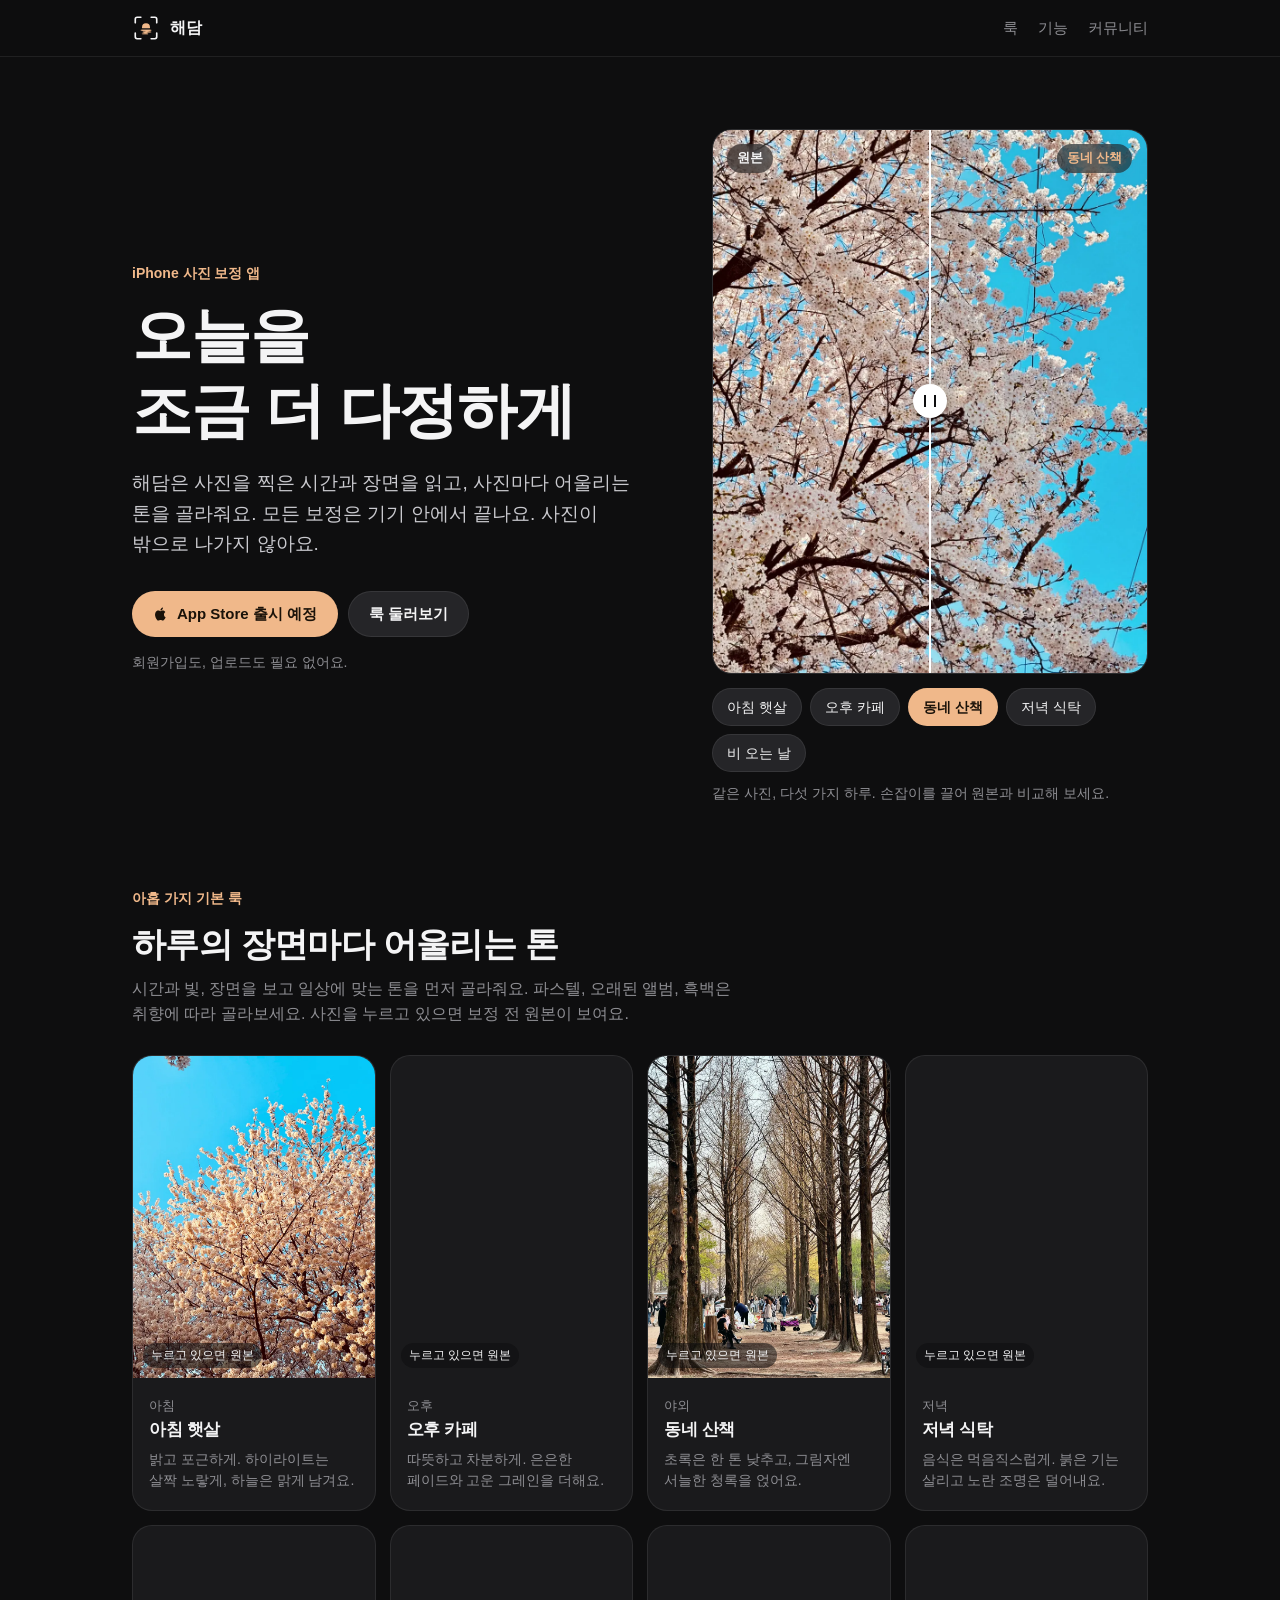
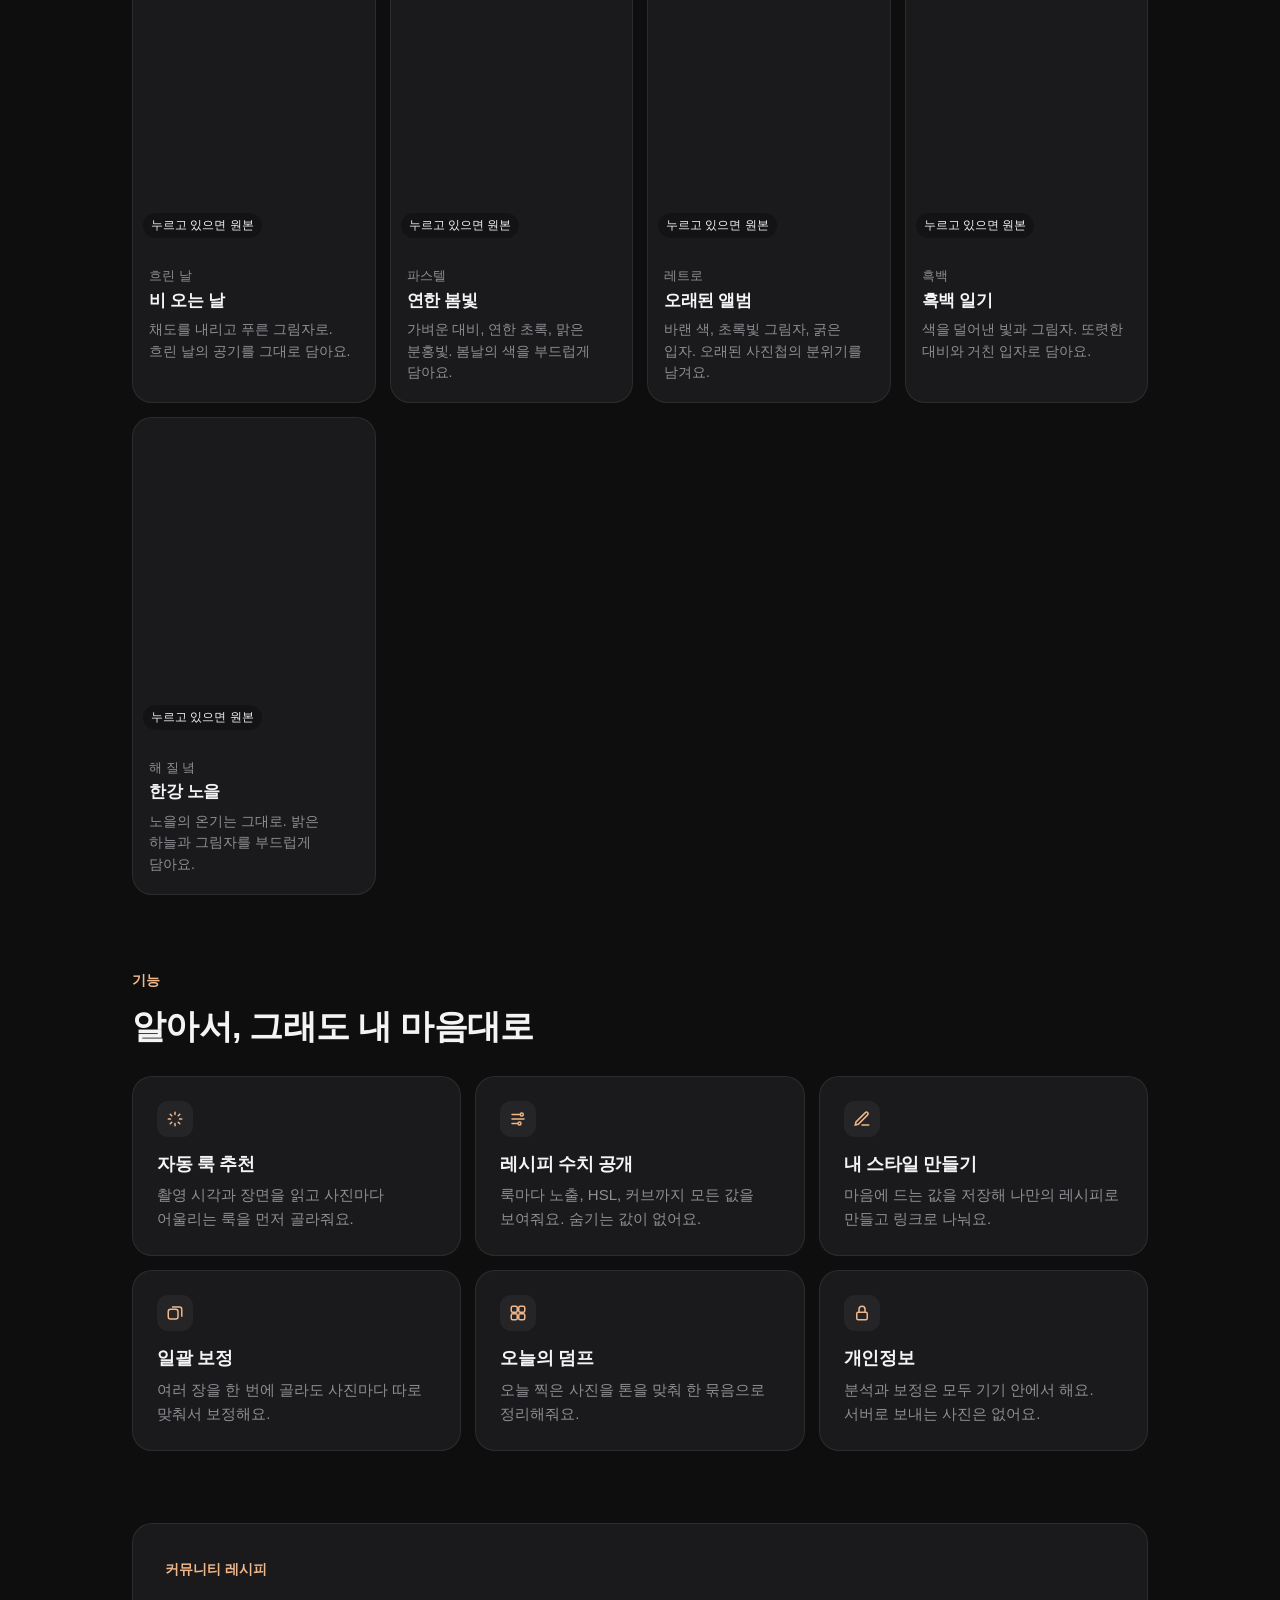
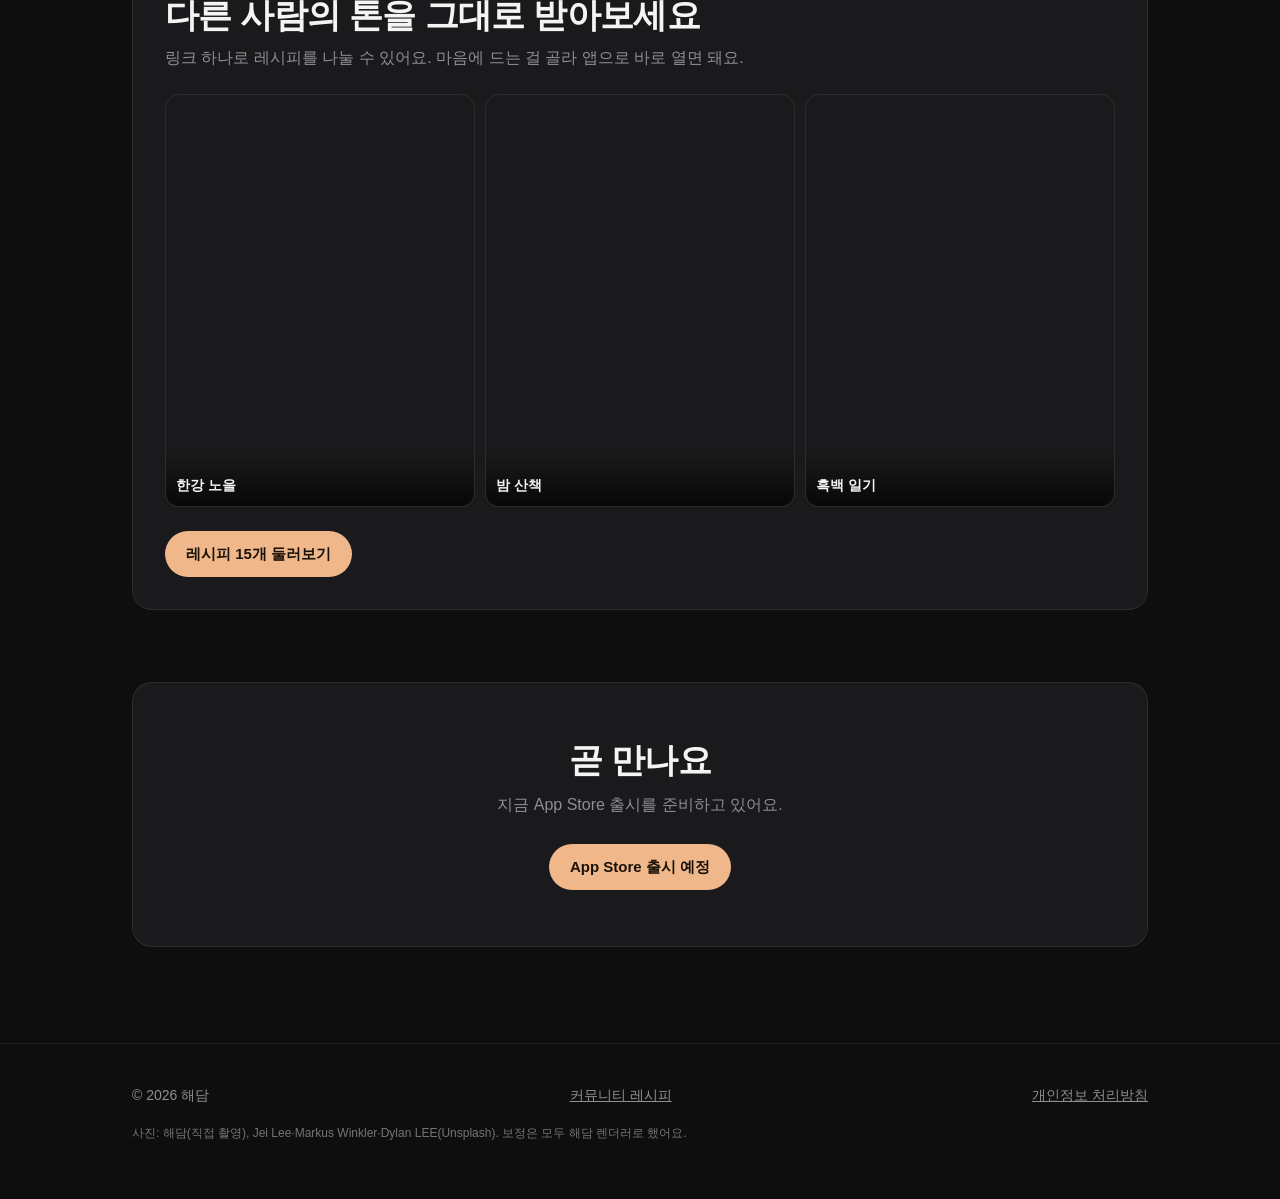
==== index.html @ f91bc283 "Use the owner's own photos across the site Landing, community and recipe samples now come from the o" ====
<!doctype html>
<html lang="ko">
<head>
<meta charset="utf-8">
<meta http-equiv="Content-Security-Policy" content="default-src 'self'; script-src 'self'; worker-src 'self'; connect-src 'self'; img-src 'self' data: blob:; style-src 'self'; font-src 'self'; object-src 'none'; base-uri 'none'; form-action 'none'">
<meta name="viewport" content="width=device-width, initial-scale=1, viewport-fit=cover">
<link rel="icon" type="image/png" href="assets/favicon.png">
<link rel="apple-touch-icon" href="assets/apple-touch-icon.png">
<title>해담 — 오늘을 조금 더 다정하게</title>
<meta name="description" content="찍은 시간과 장면을 읽고 사진마다 맞는 톤을 골라주는 iPhone 사진 보정 앱. 모든 보정은 기기 안에서 해요.">
<meta name="theme-color" content="#0E0E0F">
<link rel="stylesheet" href="assets/style.css">
<meta property="og:type" content="website">
<meta property="og:site_name" content="해담">
<meta property="og:title" content="해담 — 오늘을 조금 더 다정하게">
<meta property="og:description" content="사진마다 어울리는 톤을 먼저 골라주는 iPhone 사진 보정 앱. 모든 보정은 기기 안에서 해요.">
<meta property="og:url" content="https://haedam.jiun.dev/">
<meta property="og:image" content="https://haedam.jiun.dev/assets/og-home.jpg">
<meta property="og:image:width" content="1200">
<meta property="og:image:height" content="630">
<meta property="og:locale" content="ko_KR">
<meta name="twitter:card" content="summary_large_image">
<meta name="twitter:image" content="https://haedam.jiun.dev/assets/og-home.jpg">
</head>
<body>
<header class="site-header">
  <div class="wrap">
    <a class="brand" href="./"><svg class="brand-mark" aria-hidden="true" viewBox="0 0 120 120" xmlns="http://www.w3.org/2000/svg"><defs><clipPath id="hm"><rect x="20" y="18" width="80" height="43"/></clipPath></defs><path d="M14 38V22a8 8 0 0 1 8-8h16M82 14h16a8 8 0 0 1 8 8v16M106 82v16a8 8 0 0 1-8 8H82M38 106H22a8 8 0 0 1-8-8V82" fill="none" stroke="currentColor" stroke-width="7" stroke-linecap="round" stroke-linejoin="round"/><circle cx="60" cy="57" r="17" fill="var(--accent)" clip-path="url(#hm)"/><defs><mask id="hm-refl" maskUnits="userSpaceOnUse" x="0" y="0" width="120" height="120"><image href="assets/reflection-mask.png" x="0" y="0" width="120" height="120"/></mask></defs><rect width="120" height="120" fill="var(--accent)" mask="url(#hm-refl)"/></svg>해담</a>
    <nav class="nav" aria-label="주요 메뉴">
      <a href="#looks">룩</a>
      <a href="#features">기능</a>
      <a href="community/">커뮤니티</a>
    </nav>
  </div>
</header>

<main>
  <section class="hero">
    <div class="wrap hero-grid">
      <div>
        <span class="eyebrow">iPhone 사진 보정 앱</span>
        <h1>오늘을<br>조금 더 다정하게</h1>
        <p class="lead">해담은 사진을 찍은 시간과 장면을 읽고, 사진마다 어울리는 톤을 골라줘요. 모든 보정은 기기 안에서 끝나요. 사진이 밖으로 나가지 않아요.</p>
        <div class="btn-row">
          <span class="btn btn-accent" role="button" aria-disabled="true" title="출시 준비 중이에요">
            <svg width="16" height="16" viewBox="0 0 24 24" fill="currentColor" aria-hidden="true"><path d="M16.4 12.6c0-2.4 2-3.6 2.1-3.7-1.2-1.7-3-1.9-3.6-2-1.5-.2-3 .9-3.7.9-.8 0-2-.9-3.2-.9-1.7 0-3.2 1-4.1 2.4-1.8 3.1-.5 7.6 1.2 10.1.8 1.2 1.8 2.6 3.1 2.5 1.2 0 1.7-.8 3.2-.8s1.9.8 3.2.8c1.3 0 2.2-1.2 3-2.4.9-1.4 1.3-2.7 1.3-2.8 0 0-2.5-1-2.5-4.1zM14 5.3c.7-.8 1.1-1.9 1-3-1 0-2.1.7-2.8 1.5-.6.7-1.2 1.8-1 2.9 1.1.1 2.1-.6 2.8-1.4z"/></svg>
            App Store 출시 예정
          </span>
          <a class="btn" href="#looks">룩 둘러보기</a>
        </div>
        <p class="hero-note">회원가입도, 업로드도 필요 없어요.</p>
      </div>
      <figure class="compare" id="compare">
        <div class="compare-frame">
          <picture><source type="image/webp" srcset="assets/photos/hero-walk.webp"><img class="compare-after" id="compare-after" fetchpriority="high" decoding="async" src="assets/photos/hero-walk.jpg" alt="동네 산책 룩을 입힌 벚꽃 사진" width="960" height="1200"></picture>
          <div class="compare-before" id="compare-before">
            <picture><source type="image/webp" srcset="assets/photos/hero-original.webp"><img src="assets/photos/hero-original.jpg" alt="보정 전 원본" width="960" height="1200"></picture>
          </div>
          <span class="compare-label left">원본</span>
          <span class="compare-label right" id="compare-name">동네 산책</span>
          <input class="compare-range" id="compare-range" type="range" min="0" max="100" value="50" aria-label="원본과 보정본 경계 옮기기">
          <span class="compare-handle" id="compare-handle" aria-hidden="true"></span>
        </div>
        <figcaption>
          <div class="chips" role="group" aria-label="룩 고르기">
            <button type="button" data-look="morning">아침 햇살</button>
            <button type="button" data-look="cafe">오후 카페</button>
            <button type="button" data-look="walk" aria-pressed="true">동네 산책</button>
            <button type="button" data-look="dinner">저녁 식탁</button>
            <button type="button" data-look="rainy">비 오는 날</button>
          </div>
          <p class="compare-note">같은 사진, 다섯 가지 하루. 손잡이를 끌어 원본과 비교해 보세요.</p>
        </figcaption>
      </figure>
    </div>
  </section>

  <section id="looks">
    <div class="wrap">
      <div class="section-head">
        <span class="eyebrow">아홉 가지 기본 룩</span>
        <h2>하루의 장면마다 어울리는 톤</h2>
        <p>시간과 빛, 장면을 보고 일상에 맞는 톤을 먼저 골라줘요. 파스텔, 오래된 앨범, 흑백은 취향에 따라 골라보세요. 사진을 누르고 있으면 보정 전 원본이 보여요.</p>
      </div>
      <div class="looks">
        <article class="card look">
          <div class="shot" tabindex="0" aria-label="아침 햇살 보정 전후, 누르고 있으면 원본"><picture><source type="image/webp" srcset="assets/photos/morning-after.webp"><img src="assets/photos/morning-after.jpg" alt="푸른 하늘과 벚꽃, 아침 햇살 룩" loading="lazy" decoding="async"></picture><picture><source type="image/webp" data-srcset="assets/photos/morning-before.webp"><img class="before" data-src="assets/photos/morning-before.jpg" alt="" decoding="async"></picture><span class="hint">누르고 있으면 원본</span></div>
          <div class="body">
            <span class="time">아침</span>
            <h3>아침 햇살</h3>
            <p>밝고 포근하게. 하이라이트는 살짝 노랗게, 하늘은 맑게 남겨요.</p>
          </div>
        </article>
        <article class="card look">
          <div class="shot" tabindex="0" aria-label="오후 카페 보정 전후, 누르고 있으면 원본"><picture><source type="image/webp" srcset="assets/photos/cafe-after.webp"><img src="assets/photos/cafe-after.jpg" alt="햇빛 속 커피잔, 오후 카페 룩" loading="lazy" decoding="async"></picture><picture><source type="image/webp" data-srcset="assets/photos/cafe-before.webp"><img class="before" data-src="assets/photos/cafe-before.jpg" alt="" decoding="async"></picture><span class="hint">누르고 있으면 원본</span></div>
          <div class="body">
            <span class="time">오후</span>
            <h3>오후 카페</h3>
            <p>따뜻하고 차분하게. 은은한 페이드와 고운 그레인을 더해요.</p>
          </div>
        </article>
        <article class="card look">
          <div class="shot" tabindex="0" aria-label="동네 산책 보정 전후, 누르고 있으면 원본"><picture><source type="image/webp" srcset="assets/photos/walk-after.webp"><img src="assets/photos/walk-after.jpg" alt="나무가 늘어선 숲길, 동네 산책 룩" loading="lazy" decoding="async"></picture><picture><source type="image/webp" data-srcset="assets/photos/walk-before.webp"><img class="before" data-src="assets/photos/walk-before.jpg" alt="" decoding="async"></picture><span class="hint">누르고 있으면 원본</span></div>
          <div class="body">
            <span class="time">야외</span>
            <h3>동네 산책</h3>
            <p>초록은 한 톤 낮추고, 그림자엔 서늘한 청록을 얹어요.</p>
          </div>
        </article>
        <article class="card look">
          <div class="shot" tabindex="0" aria-label="저녁 식탁 보정 전후, 누르고 있으면 원본"><picture><source type="image/webp" srcset="assets/photos/dinner-after.webp"><img src="assets/photos/dinner-after.jpg" alt="찌개를 나눠 먹는 저녁 식탁, 저녁 식탁 룩" loading="lazy" decoding="async"></picture><picture><source type="image/webp" data-srcset="assets/photos/dinner-before.webp"><img class="before" data-src="assets/photos/dinner-before.jpg" alt="" decoding="async"></picture><span class="hint">누르고 있으면 원본</span></div>
          <div class="body">
            <span class="time">저녁</span>
            <h3>저녁 식탁</h3>
            <p>음식은 먹음직스럽게. 붉은 기는 살리고 노란 조명은 덜어내요.</p>
          </div>
        </article>
        <article class="card look">
          <div class="shot" tabindex="0" aria-label="비 오는 날 보정 전후, 누르고 있으면 원본"><picture><source type="image/webp" srcset="assets/photos/rainy-after.webp"><img src="assets/photos/rainy-after.jpg" alt="우산과 수국이 있는 정원, 비 오는 날 룩" loading="lazy" decoding="async"></picture><picture><source type="image/webp" data-srcset="assets/photos/rainy-before.webp"><img class="before" data-src="assets/photos/rainy-before.jpg" alt="" decoding="async"></picture><span class="hint">누르고 있으면 원본</span></div>
          <div class="body">
            <span class="time">흐린 날</span>
            <h3>비 오는 날</h3>
            <p>채도를 내리고 푸른 그림자로. 흐린 날의 공기를 그대로 담아요.</p>
          </div>
        </article>
        <article class="card look">
          <div class="shot" tabindex="0" aria-label="연한 봄빛 보정 전후, 누르고 있으면 원본"><picture><source type="image/webp" srcset="assets/photos/r/soft-pastel.webp"><img src="assets/photos/r/soft-pastel.jpg" alt="봄날 벚꽃길, 연한 봄빛 룩" loading="lazy" decoding="async"></picture><picture><source type="image/webp" data-srcset="assets/photos/r/soft-pastel-before.webp"><img class="before" data-src="assets/photos/r/soft-pastel-before.jpg" alt="" decoding="async"></picture><span class="hint">누르고 있으면 원본</span></div>
          <div class="body"><span class="time">파스텔</span><h3>연한 봄빛</h3><p>가벼운 대비, 연한 초록, 맑은 분홍빛. 봄날의 색을 부드럽게 담아요.</p></div>
        </article>
        <article class="card look">
          <div class="shot" tabindex="0" aria-label="오래된 앨범 보정 전후, 누르고 있으면 원본"><picture><source type="image/webp" srcset="assets/photos/r/old-album.webp"><img src="assets/photos/r/old-album.jpg" alt="오래된 건물과 정원, 오래된 앨범 룩" loading="lazy" decoding="async"></picture><picture><source type="image/webp" data-srcset="assets/photos/r/old-album-before.webp"><img class="before" data-src="assets/photos/r/old-album-before.jpg" alt="" decoding="async"></picture><span class="hint">누르고 있으면 원본</span></div>
          <div class="body"><span class="time">레트로</span><h3>오래된 앨범</h3><p>바랜 색, 초록빛 그림자, 굵은 입자. 오래된 사진첩의 분위기를 남겨요.</p></div>
        </article>
        <article class="card look">
          <div class="shot" tabindex="0" aria-label="흑백 일기 보정 전후, 누르고 있으면 원본"><picture><source type="image/webp" srcset="assets/photos/r/bw-diary.webp"><img src="assets/photos/r/bw-diary.jpg" alt="푸른 하늘을 배경으로 한 처마, 흑백 일기 룩" loading="lazy" decoding="async"></picture><picture><source type="image/webp" data-srcset="assets/photos/r/bw-diary-before.webp"><img class="before" data-src="assets/photos/r/bw-diary-before.jpg" alt="" decoding="async"></picture><span class="hint">누르고 있으면 원본</span></div>
          <div class="body"><span class="time">흑백</span><h3>흑백 일기</h3><p>색을 덜어낸 빛과 그림자. 또렷한 대비와 거친 입자로 담아요.</p></div>
        </article>
        <article class="card look">
          <div class="shot" tabindex="0" aria-label="한강 노을 보정 전후, 누르고 있으면 원본"><picture><source type="image/webp" srcset="assets/photos/r/river-sunset.webp"><img src="assets/photos/r/river-sunset.jpg" alt="해 질 녘 강변, 한강 노을 룩" loading="lazy" decoding="async"></picture><picture><source type="image/webp" data-srcset="assets/photos/r/river-sunset-before.webp"><img class="before" data-src="assets/photos/r/river-sunset-before.jpg" alt="" decoding="async"></picture><span class="hint">누르고 있으면 원본</span></div>
          <div class="body"><span class="time">해 질 녘</span><h3>한강 노을</h3><p>노을의 온기는 그대로. 밝은 하늘과 그림자를 부드럽게 담아요.</p></div>
        </article>
      </div>
    </div>
  </section>

  <section id="features">
    <div class="wrap">
      <div class="section-head">
        <span class="eyebrow">기능</span>
        <h2>알아서, 그래도 내 마음대로</h2>
      </div>
      <div class="features">
        <div class="card feature">
          <div class="icon" aria-hidden="true"><svg width="18" height="18" viewBox="0 0 24 24" fill="none" stroke="currentColor" stroke-width="2" stroke-linecap="round"><path d="M12 3v3M12 18v3M3 12h3M18 12h3M5.6 5.6l2.1 2.1M16.3 16.3l2.1 2.1M5.6 18.4l2.1-2.1M16.3 7.7l2.1-2.1"/></svg></div>
          <h3>자동 룩 추천</h3>
          <p>촬영 시각과 장면을 읽고 사진마다 어울리는 룩을 먼저 골라줘요.</p>
        </div>
        <div class="card feature">
          <div class="icon" aria-hidden="true"><svg width="18" height="18" viewBox="0 0 24 24" fill="none" stroke="currentColor" stroke-width="2" stroke-linecap="round"><path d="M4 6h10M4 12h16M4 18h7"/><circle cx="17" cy="6" r="2"/><circle cx="14" cy="18" r="2"/></svg></div>
          <h3>레시피 수치 공개</h3>
          <p>룩마다 노출, HSL, 커브까지 모든 값을 보여줘요. 숨기는 값이 없어요.</p>
        </div>
        <div class="card feature">
          <div class="icon" aria-hidden="true"><svg width="18" height="18" viewBox="0 0 24 24" fill="none" stroke="currentColor" stroke-width="2" stroke-linecap="round"><path d="M12 20h9"/><path d="M16.5 3.5a2.1 2.1 0 0 1 3 3L7 19l-4 1 1-4z"/></svg></div>
          <h3>내 스타일 만들기</h3>
          <p>마음에 드는 값을 저장해 나만의 레시피로 만들고 링크로 나눠요.</p>
        </div>
        <div class="card feature">
          <div class="icon" aria-hidden="true"><svg width="18" height="18" viewBox="0 0 24 24" fill="none" stroke="currentColor" stroke-width="2" stroke-linejoin="round"><rect x="3" y="7" width="13" height="13" rx="3"/><path d="M8 4h10a3 3 0 0 1 3 3v10"/></svg></div>
          <h3>일괄 보정</h3>
          <p>여러 장을 한 번에 골라도 사진마다 따로 맞춰서 보정해요.</p>
        </div>
        <div class="card feature">
          <div class="icon" aria-hidden="true"><svg width="18" height="18" viewBox="0 0 24 24" fill="none" stroke="currentColor" stroke-width="2" stroke-linejoin="round"><rect x="3" y="3" width="8" height="8" rx="2"/><rect x="13" y="3" width="8" height="8" rx="2"/><rect x="3" y="13" width="8" height="8" rx="2"/><rect x="13" y="13" width="8" height="8" rx="2"/></svg></div>
          <h3>오늘의 덤프</h3>
          <p>오늘 찍은 사진을 톤을 맞춰 한 묶음으로 정리해줘요.</p>
        </div>
        <div class="card feature">
          <div class="icon" aria-hidden="true"><svg width="18" height="18" viewBox="0 0 24 24" fill="none" stroke="currentColor" stroke-width="2" stroke-linejoin="round"><rect x="5" y="11" width="14" height="10" rx="2"/><path d="M8 11V7a4 4 0 0 1 8 0v4"/></svg></div>
          <h3>개인정보</h3>
          <p>분석과 보정은 모두 기기 안에서 해요. 서버로 보내는 사진은 없어요.</p>
        </div>
      </div>
    </div>
  </section>

  <section>
    <div class="wrap">
      <div class="card teaser">
        <div>
          <span class="eyebrow">커뮤니티 레시피</span>
          <h2>다른 사람의 톤을 그대로 받아보세요</h2>
          <p>링크 하나로 레시피를 나눌 수 있어요. 마음에 드는 걸 골라 앱으로 바로 열면 돼요.</p>
        </div>
        <div class="teaser-shots">
          <a href="community/" class="tshot"><picture><source type="image/webp" srcset="assets/photos/river-sunset-after.webp"><img src="assets/photos/river-sunset-after.jpg" alt="한강 다리 위 노을, 한강 노을 레시피" loading="lazy" decoding="async"></picture><span>한강 노을</span></a>
          <a href="community/" class="tshot"><picture><source type="image/webp" srcset="assets/photos/night-walk-after.webp"><img src="assets/photos/night-walk-after.jpg" alt="비 오는 밤 서울 거리, 밤 산책 레시피" loading="lazy" decoding="async"></picture><span>밤 산책</span></a>
          <a href="community/" class="tshot"><picture><source type="image/webp" srcset="assets/photos/bw-diary-after.webp"><img src="assets/photos/bw-diary-after.jpg" alt="반찬이 놓인 식탁, 흑백 일기 레시피" loading="lazy" decoding="async"></picture><span>흑백 일기</span></a>
        </div>
        <div><a class="btn btn-accent" href="community/">레시피 15개 둘러보기</a></div>
      </div>
    </div>
  </section>

  <section>
    <div class="wrap">
      <div class="card cta">
        <h2>곧 만나요</h2>
        <p>지금 App Store 출시를 준비하고 있어요.</p>
        <div class="btn-row">
          <span class="btn btn-accent" role="button" aria-disabled="true" title="출시 준비 중이에요">App Store 출시 예정</span>
        </div>
      </div>
    </div>
  </section>
</main>

<footer class="site-footer">
  <div class="wrap">
    <span>© 2026 해담</span>
    <a href="community/">커뮤니티 레시피</a>
    <a href="privacy/">개인정보 처리방침</a>
  </div>
  <p class="wrap credits">사진: 해담(직접 촬영), Jei Lee·Markus Winkler·Dylan LEE(Unsplash). 보정은 모두 해담 렌더러로 했어요.</p>
</footer>
<script src="assets/landing.js"></script>
</body>
</html>
---- assets/style.css ----
/* Author display rules must not reveal hidden canvases, images or status text. */
[hidden] { display: none !important; }

:root {
  --bg: #0E0E0F;
  --card: #1A1A1C;
  --raised: #252528;
  --text: #F4F4F5;
  --muted: #8E8E93;
  --line: rgba(255, 255, 255, .08);
  --accent: #F0B88A;
  --on-accent: #1A1209;
  --r: 18px;
  --r-lg: 20px;
  --gutter: clamp(16px, 5vw, 32px);
  color-scheme: dark;
}

* { box-sizing: border-box; }

html { -webkit-text-size-adjust: 100%; }

body {
  margin: 0;
  background: var(--bg);
  color: var(--text);
  font-family: -apple-system, BlinkMacSystemFont, "Apple SD Gothic Neo", "Pretendard", "Noto Sans KR", sans-serif;
  font-size: 16px;
  line-height: 1.6;
  word-break: keep-all;
  overflow-wrap: break-word;
  -webkit-font-smoothing: antialiased;
}

a { color: inherit; }
img, svg { max-width: 100%; }

.wrap {
  max-width: 1080px;
  margin: 0 auto;
  padding-inline: var(--gutter);
}

/* ---------- 헤더 / 푸터 ---------- */
.site-header {
  position: sticky;
  top: 0;
  z-index: 10;
  background: rgba(14, 14, 15, .82);
  -webkit-backdrop-filter: saturate(140%) blur(14px);
  backdrop-filter: saturate(140%) blur(14px);
  border-bottom: 1px solid var(--line);
}
.site-header .wrap {
  display: flex;
  align-items: center;
  justify-content: space-between;
  gap: 16px;
  height: 56px;
}
.brand {
  display: inline-flex;
  align-items: center;
  gap: 10px;
  font-weight: 700;
  letter-spacing: -.01em;
  text-decoration: none;
}
.brand-mark {
  width: 28px;
  height: 28px;
  color: var(--text);
  flex: none;
}
.nav { display: flex; gap: 20px; font-size: 15px; }
.nav a { color: var(--muted); text-decoration: none; }
.nav a:hover, .nav a[aria-current="page"] { color: var(--text); }

.site-footer {
  margin-top: 96px;
  padding-block: 40px 56px;
  border-top: 1px solid var(--line);
  color: var(--muted);
  font-size: 14px;
}
.site-footer .wrap { display: flex; flex-wrap: wrap; justify-content: space-between; gap: 12px; }
.site-footer a { color: var(--muted); }

/* ---------- 공통 ---------- */
h1, h2, h3 { letter-spacing: -.02em; line-height: 1.25; margin: 0; }
h1 { font-size: clamp(34px, 7vw, 60px); font-weight: 800; }
h2 { font-size: clamp(24px, 4.2vw, 34px); font-weight: 750; }
h3 { font-size: 18px; font-weight: 700; }
p { margin: 0; }
.muted { color: var(--muted); }
.eyebrow {
  display: inline-block;
  color: var(--accent);
  font-size: 14px;
  font-weight: 600;
  margin-bottom: 14px;
}

section { padding-block: 72px 0; }
.section-head { margin-bottom: 28px; max-width: 620px; }
.section-head p { margin-top: 10px; color: var(--muted); }

.btn {
  display: inline-flex;
  align-items: center;
  justify-content: center;
  gap: 8px;
  min-height: 46px;
  padding: 0 20px;
  border-radius: 999px;
  border: 1px solid var(--line);
  background: var(--raised);
  color: var(--text);
  font: inherit;
  font-size: 15px;
  font-weight: 600;
  text-decoration: none;
  cursor: pointer;
  transition: background .2s ease, transform .2s ease;
}
.btn:hover { background: #2E2E32; }
.btn:active { transform: scale(.98); }
.btn-accent { background: var(--accent); color: var(--on-accent); border-color: transparent; }
.btn-accent:hover { background: #F4C59E; }
.btn-sm { min-height: 38px; padding: 0 16px; font-size: 14px; }
.btn[aria-disabled="true"] { cursor: default; }
.btn-row { display: flex; flex-wrap: wrap; gap: 10px; }

:focus-visible { outline: 2px solid var(--accent); outline-offset: 2px; border-radius: 6px; }

.card {
  background: var(--card);
  border: 1px solid var(--line);
  border-radius: var(--r-lg);
}

/* ---------- 히어로 ---------- */
.hero { padding-block: 72px 8px; }
.hero-grid {
  display: grid;
  grid-template-columns: 1.1fr .9fr;
  gap: 48px;
  align-items: center;
}
.hero p.lead {
  margin-top: 20px;
  font-size: clamp(17px, 2.2vw, 19px);
  color: #C9C9CE;
  max-width: 520px;
}
.hero .btn-row { margin-top: 32px; }
.hero-note { margin-top: 14px; font-size: 14px; color: var(--muted); }

.hero-stack {
  position: relative;
  aspect-ratio: 4 / 5;
  max-width: 420px;
  width: 100%;
  justify-self: center;
}
.hero-stack .photo {
  position: absolute;
  border-radius: var(--r-lg);
  border: 1px solid var(--line);
  box-shadow: 0 30px 60px rgba(0, 0, 0, .45);
}
.hero-stack .p1 { inset: 0 18% 22% 0; transform: rotate(-4deg); }
.hero-stack .p2 { inset: 14% 0 8% 22%; transform: rotate(3deg); }
.hero-stack .p3 { inset: 46% 30% 0 8%; transform: rotate(-1deg); }
.hero-stack .tag {
  position: absolute;
  left: 12px;
  top: 12px;
  padding: 4px 10px;
  border-radius: 999px;
  background: rgba(14, 14, 15, .6);
  font-size: 12px;
  font-weight: 600;
}

/* ---------- 룩 카드 ---------- */
.looks {
  display: grid;
  grid-template-columns: repeat(4, minmax(0, 1fr));
  gap: 14px;
}
.look { overflow: hidden; }
.look .swatch { aspect-ratio: 3 / 4; }
.look .body { padding: 14px 16px 18px; }
.look .time { font-size: 13px; color: var(--muted); }
.look h3 { margin-top: 2px; font-size: 17px; }
.look p { margin-top: 8px; font-size: 14px; color: var(--muted); line-height: 1.55; }

/* 룩별 그라데이션 — 각 룩의 그림자/하이라이트 색에서 가져왔어요 */
.sw-morning { background: linear-gradient(160deg, hsl(45 70% 84%) 0%, hsl(32 62% 72%) 45%, hsl(215 22% 58%) 100%); }
.sw-cafe    { background: linear-gradient(160deg, hsl(48 46% 78%) 0%, hsl(30 34% 56%) 50%, hsl(28 34% 28%) 100%); }
.sw-walk    { background: linear-gradient(160deg, hsl(40 46% 80%) 0%, hsl(95 16% 52%) 50%, hsl(190 26% 28%) 100%); }
.sw-dinner  { background: linear-gradient(160deg, hsl(36 80% 72%) 0%, hsl(18 64% 50%) 50%, hsl(15 42% 20%) 100%); }
.sw-rainy   { background: linear-gradient(160deg, hsl(200 14% 74%) 0%, hsl(210 14% 50%) 50%, hsl(215 30% 24%) 100%); }

/* ---------- 기능 ---------- */
.features {
  display: grid;
  grid-template-columns: repeat(3, minmax(0, 1fr));
  gap: 14px;
}
.feature { padding: 24px; }
.feature .icon {
  width: 36px;
  height: 36px;
  border-radius: 11px;
  background: var(--raised);
  display: grid;
  place-items: center;
  color: var(--accent);
  margin-bottom: 16px;
}
.feature p { margin-top: 8px; color: var(--muted); font-size: 15px; }

/* ---------- 티저 / CTA ---------- */
.teaser {
  display: grid;
  grid-template-columns: 1fr auto;
  gap: 24px;
  align-items: center;
  padding: 32px;
}
.teaser p { margin-top: 8px; color: var(--muted); }
.teaser-swatches { display: flex; gap: 8px; margin-top: 20px; }
.teaser-swatches span { width: 36px; height: 36px; border-radius: 11px; border: 1px solid var(--line); }

.cta { text-align: center; padding: 56px 24px; }
.cta p { margin: 10px auto 0; color: var(--muted); max-width: 440px; }
.cta .btn-row { justify-content: center; margin-top: 26px; }

/* ---------- 레시피 뷰어 ---------- */
.page-head { padding-block: 56px 28px; }
.page-head p { margin-top: 10px; color: var(--muted); max-width: 560px; }

.recipe-hero {
  display: grid;
  grid-template-columns: 160px 1fr;
  gap: 24px;
  align-items: center;
  padding: 24px;
}
.recipe-hero .swatch { aspect-ratio: 1; border-radius: var(--r); border: 1px solid var(--line); }
.recipe-hero h1 { font-size: clamp(28px, 5vw, 40px); }
.recipe-hero .meta { margin-top: 6px; color: var(--muted); font-size: 15px; }
.recipe-hero .btn-row { margin-top: 18px; }

.groups { display: grid; gap: 14px; margin-top: 14px; grid-template-columns: repeat(2, minmax(0, 1fr)); }
.group { padding: 8px 20px 12px; }
.group h2 { font-size: 15px; font-weight: 700; color: var(--muted); padding-block: 12px 4px; }
.group table { width: 100%; border-collapse: collapse; font-size: 15px; }
.group td { padding: 10px 0; border-top: 1px solid var(--line); }
.group td.v { text-align: right; font-variant-numeric: tabular-nums; font-weight: 600; white-space: nowrap; }
.group tr:first-child td { border-top: 0; }
.hue-dot {
  display: inline-block;
  width: 10px;
  height: 10px;
  border-radius: 50%;
  margin-right: 8px;
  vertical-align: 0;
}
.pos { color: var(--text); }
.neg { color: #C9C9CE; }

.note {
  margin-top: 14px;
  padding: 18px 20px;
  font-size: 14px;
  color: var(--muted);
}
.note strong { color: var(--text); font-weight: 600; }

.empty { padding: 40px 28px; text-align: center; }
.empty .icon {
  width: 52px; height: 52px; margin: 0 auto 18px;
  border-radius: 16px; background: var(--raised);
  display: grid; place-items: center; color: var(--accent);
}
.empty p { margin-top: 8px; color: var(--muted); }
.empty .btn-row { justify-content: center; margin-top: 22px; }

.toast {
  position: fixed;
  left: 50%;
  bottom: calc(24px + env(safe-area-inset-bottom, 0px));
  transform: translate(-50%, 20px);
  padding: 10px 18px;
  border-radius: 999px;
  background: var(--raised);
  border: 1px solid var(--line);
  font-size: 14px;
  opacity: 0;
  pointer-events: none;
  transition: opacity .2s ease, transform .2s ease;
}
.toast.show { opacity: 1; transform: translate(-50%, 0); }

/* ---------- 커뮤니티 ---------- */
.toolbar { display: grid; gap: 14px; margin-bottom: 22px; }
.search {
  width: 100%;
  min-height: 48px;
  padding: 0 18px;
  border-radius: 14px;
  border: 1px solid var(--line);
  background: var(--card);
  color: var(--text);
  font: inherit;
}
.search::placeholder { color: var(--muted); }
.chips { display: flex; flex-wrap: wrap; gap: 8px; }
.chip {
  min-height: 34px;
  padding: 0 14px;
  border-radius: 999px;
  border: 1px solid var(--line);
  background: transparent;
  color: var(--muted);
  font: inherit;
  font-size: 14px;
  cursor: pointer;
}
.chip[aria-pressed="true"] { background: var(--accent); color: var(--on-accent); border-color: transparent; font-weight: 600; }

.feed { display: grid; gap: 14px; grid-template-columns: repeat(auto-fill, minmax(260px, 1fr)); }
.r-card { overflow: hidden; display: flex; flex-direction: column; }
.r-card .swatch { aspect-ratio: 16 / 10; }
.r-card .body { padding: 16px 18px 18px; display: flex; flex-direction: column; flex: 1; }
.r-card .author { font-size: 13px; color: var(--muted); margin-top: 2px; }
.r-card .summary { font-size: 15px; color: #C9C9CE; margin-top: 10px; flex: 1; }
.r-card .tags { display: flex; flex-wrap: wrap; gap: 6px; margin-top: 12px; }
.r-card .tags span { font-size: 12px; color: var(--muted); background: var(--raised); padding: 3px 9px; border-radius: 999px; }
.r-card .btn-row { margin-top: 16px; }
.r-card .btn-row .btn { flex: 1; }
.status { padding: 32px; text-align: center; color: var(--muted); }

/* ---------- 반응형 ---------- */
@media (max-width: 960px) {
  .looks { grid-template-columns: repeat(3, minmax(0, 1fr)); }
  .features { grid-template-columns: repeat(2, minmax(0, 1fr)); }
}
@media (max-width: 760px) {
  .hero-grid { grid-template-columns: 1fr; gap: 40px; }
  .hero-stack { max-width: 320px; }
  .looks { grid-template-columns: repeat(2, minmax(0, 1fr)); }
  .groups { grid-template-columns: 1fr; }
  .teaser { grid-template-columns: 1fr; padding: 24px; }
  .recipe-hero { grid-template-columns: 1fr; }
  .recipe-hero .swatch { aspect-ratio: 16 / 9; }
  section { padding-block: 56px 0; }
}
@media (max-width: 520px) {
  .features { grid-template-columns: 1fr; }
  .nav { gap: 14px; font-size: 14px; }
  .hero { padding-block: 48px 0; }
}

@media (prefers-reduced-motion: reduce) {
  *, *::before, *::after {
    animation: none !important;
    transition: none !important;
    scroll-behavior: auto !important;
  }
}

/* Long-form text (privacy policy) */
.prose { max-width: 680px; padding-bottom: 72px; line-height: 1.75; }
.prose h2 { font-size: 1.15rem; margin: 36px 0 10px; }
.prose p, .prose li { color: var(--muted); }
.prose ul { padding-left: 1.2em; display: grid; gap: 8px; }
.prose strong { color: var(--text); }
.prose a { color: var(--accent); }
.prose code { font-size: .9em; padding: 1px 5px; border-radius: 4px; background: rgba(127,127,127,.15); }

/* ---------- 실제 사진: 히어로 비교, 룩 카드, 커뮤니티 ---------- */
.compare { margin: 0; display: grid; gap: 14px; }
.compare-frame {
  position: relative; aspect-ratio: 4 / 5; border-radius: var(--r-lg); overflow: hidden;
  border: 1px solid var(--line); background: var(--card); max-width: 100%;
}
.compare-frame img { position: absolute; inset: 0; width: 100%; height: 100%; object-fit: cover; display: block; }
.compare-before { position: absolute; inset: 0; }
.compare-label {
  position: absolute; top: 14px; padding: 4px 10px; border-radius: 999px; font-size: 13px; font-weight: 600;
  background: rgba(14, 14, 15, .55); -webkit-backdrop-filter: blur(8px); backdrop-filter: blur(8px); pointer-events: none;
}
.compare-label.left { left: 14px; }
.compare-label.right { right: 14px; color: var(--accent); }
.compare-range { position: absolute; inset: 0; width: 100%; height: 100%; margin: 0; opacity: 0; cursor: ew-resize; }
.compare-range:focus-visible + .compare-handle { box-shadow: 0 0 0 3px var(--accent); }
.compare-handle {
  position: absolute; top: 0; bottom: 0; width: 2px; margin-left: -1px; background: #fff; pointer-events: none;
}
.compare-handle::after {
  content: ""; position: absolute; top: 50%; left: 50%; width: 34px; height: 34px; margin: -17px 0 0 -17px;
  border-radius: 50%; background: #fff; box-shadow: 0 2px 10px rgba(0, 0, 0, .35);
  background-image: linear-gradient(90deg, transparent 11px, #0E0E0F 11px, #0E0E0F 13px, transparent 13px, transparent 21px, #0E0E0F 21px, #0E0E0F 23px, transparent 23px);
  background-size: 34px 12px; background-position: center; background-repeat: no-repeat;
}
.compare figcaption { display: grid; gap: 10px; }
.chips { display: flex; flex-wrap: wrap; gap: 8px; }
.chips button {
  font: inherit; font-size: 14px; color: var(--text); background: var(--raised); border: 1px solid var(--line);
  border-radius: 999px; padding: 7px 14px; cursor: pointer;
}
.chips button[aria-pressed="true"] { background: var(--accent); color: var(--on-accent); border-color: transparent; font-weight: 600; }
.chips button:focus-visible { outline: 2px solid var(--accent); outline-offset: 2px; }
.compare-note { margin: 0; font-size: 14px; color: var(--muted); }

.shot { position: relative; aspect-ratio: 3 / 4; overflow: hidden; cursor: pointer; touch-action: manipulation; -webkit-user-select: none; user-select: none; -webkit-touch-callout: none; }
.shot img { position: absolute; inset: 0; width: 100%; height: 100%; object-fit: cover; display: block; transition: opacity .25s ease; }
.shot .before { opacity: 0; }
.shot.show-before .before { opacity: 1; }
.shot:focus-visible { outline: 2px solid var(--accent); outline-offset: -2px; }
.shot .hint {
  position: absolute; left: 10px; bottom: 10px; font-size: 12px; padding: 3px 8px; border-radius: 999px;
  background: rgba(14, 14, 15, .55); color: var(--text); pointer-events: none; transition: opacity .2s;
}
.shot.show-before .hint { opacity: 0; }
@media (hover: hover) { .shot:hover .before { opacity: 1; } .shot:hover .hint { opacity: 0; } }

.teaser-shots { display: grid; grid-template-columns: repeat(3, minmax(0, 1fr)); gap: 10px; margin-top: 20px; }
.tshot { position: relative; display: block; aspect-ratio: 3 / 4; border-radius: 14px; overflow: hidden; text-decoration: none; border: 1px solid var(--line); }
.tshot img { width: 100%; height: 100%; object-fit: cover; display: block; transition: transform .4s ease; }
.tshot:hover img { transform: scale(1.04); }
.tshot span {
  position: absolute; left: 0; right: 0; bottom: 0; padding: 24px 10px 10px; font-size: 14px; font-weight: 600;
  background: linear-gradient(transparent, rgba(0, 0, 0, .7));
}
.credits { margin-top: 18px; font-size: 12px; color: var(--muted); opacity: .8; }
@media (prefers-reduced-motion: reduce) { .shot img, .tshot img { transition: none; } }
.teaser { grid-template-columns: 1fr; }
.teaser-shots { margin-top: 0; }
.r-card .shot { aspect-ratio: 4 / 5; }
.shot .credit {
  position: absolute; right: 8px; bottom: 8px; font-size: 11px; padding: 2px 7px; border-radius: 999px;
  background: rgba(14, 14, 15, .5); color: rgba(244, 244, 245, .8); pointer-events: none;
}
.recipe-hero .swatch.shot { aspect-ratio: 4 / 5; }
/* Recipe page with an example photo: give the photo room. */
.recipe-hero:has(.swatch.shot) { grid-template-columns: minmax(220px, 300px) 1fr; }
.recipe-hero .swatch.shot { aspect-ratio: 4 / 5; overflow: hidden; }
@media (max-width: 760px) {
  .recipe-hero:has(.swatch.shot) { grid-template-columns: 1fr; }
  .recipe-hero .swatch.shot { aspect-ratio: 4 / 5; }
  /* Tags scroll sideways instead of stacking five rows above the photos. */
  .toolbar .chips { flex-wrap: nowrap; overflow-x: auto; scrollbar-width: none; margin-inline: calc(-1 * var(--gutter)); padding-inline: var(--gutter); }
  .toolbar .chips::-webkit-scrollbar { display: none; }
  .toolbar .chips > * { flex: none; }
}
/* Recipe page live preview */
.recipe-hero { grid-template-columns: minmax(220px, 320px) 1fr; }
.preview { display: grid; gap: 10px; }
.preview .shot { aspect-ratio: 4 / 5; border-radius: var(--r); border: 1px solid var(--line); background: var(--raised); }
.preview canvas { position: absolute; inset: 0; width: 100%; height: 100%; display: block; }
.preview .after { z-index: 1; }
.preview .before { z-index: 2; }
.preview .busy {
  position: absolute; top: 10px; left: 10px; z-index: 3; font-size: 12px; padding: 3px 9px; border-radius: 999px;
  background: rgba(14, 14, 15, .6);
}
.samples button { font-size: 13px; padding: 5px 12px; }
@media (max-width: 760px) { .recipe-hero { grid-template-columns: 1fr; } }
.preview .hint { z-index: 3; }
/* Preview loading: a soft light band crosses the photo, then the recipe wipes in. */
.preview canvas#pv-canvas.reveal { transition: clip-path .55s cubic-bezier(.22, .8, .3, 1); }
.preview .sweep {
  position: absolute; inset: 0; z-index: 2; pointer-events: none; opacity: 0; transition: opacity .25s;
  background: linear-gradient(100deg, transparent 30%, rgba(255, 236, 214, .28) 50%, transparent 70%);
  background-size: 220% 100%; background-position: 120% 0;
}
.shot.loading .sweep { opacity: 1; animation: haedam-sweep 1.1s ease-in-out infinite; }
@keyframes haedam-sweep { from { background-position: 120% 0; } to { background-position: -120% 0; } }
.preview .busy { display: inline-flex; align-items: center; gap: 7px; }
.preview .busy.done .dots { display: none; }
.dots { display: inline-flex; gap: 3px; }
.dots i { width: 5px; height: 5px; border-radius: 50%; background: var(--accent); animation: haedam-dot 1s ease-in-out infinite; }
.dots i:nth-child(2) { animation-delay: .15s; }
.dots i:nth-child(3) { animation-delay: .3s; }
@keyframes haedam-dot { 0%, 100% { opacity: .3; transform: translateY(0); } 50% { opacity: 1; transform: translateY(-3px); } }
@media (prefers-reduced-motion: reduce) {
  .shot.loading .sweep, .dots i { animation: none; }
  .preview canvas#pv-canvas.reveal { transition: none; }
}
.timing { font-size: 12px; color: var(--muted); padding: 8px var(--gutter); }
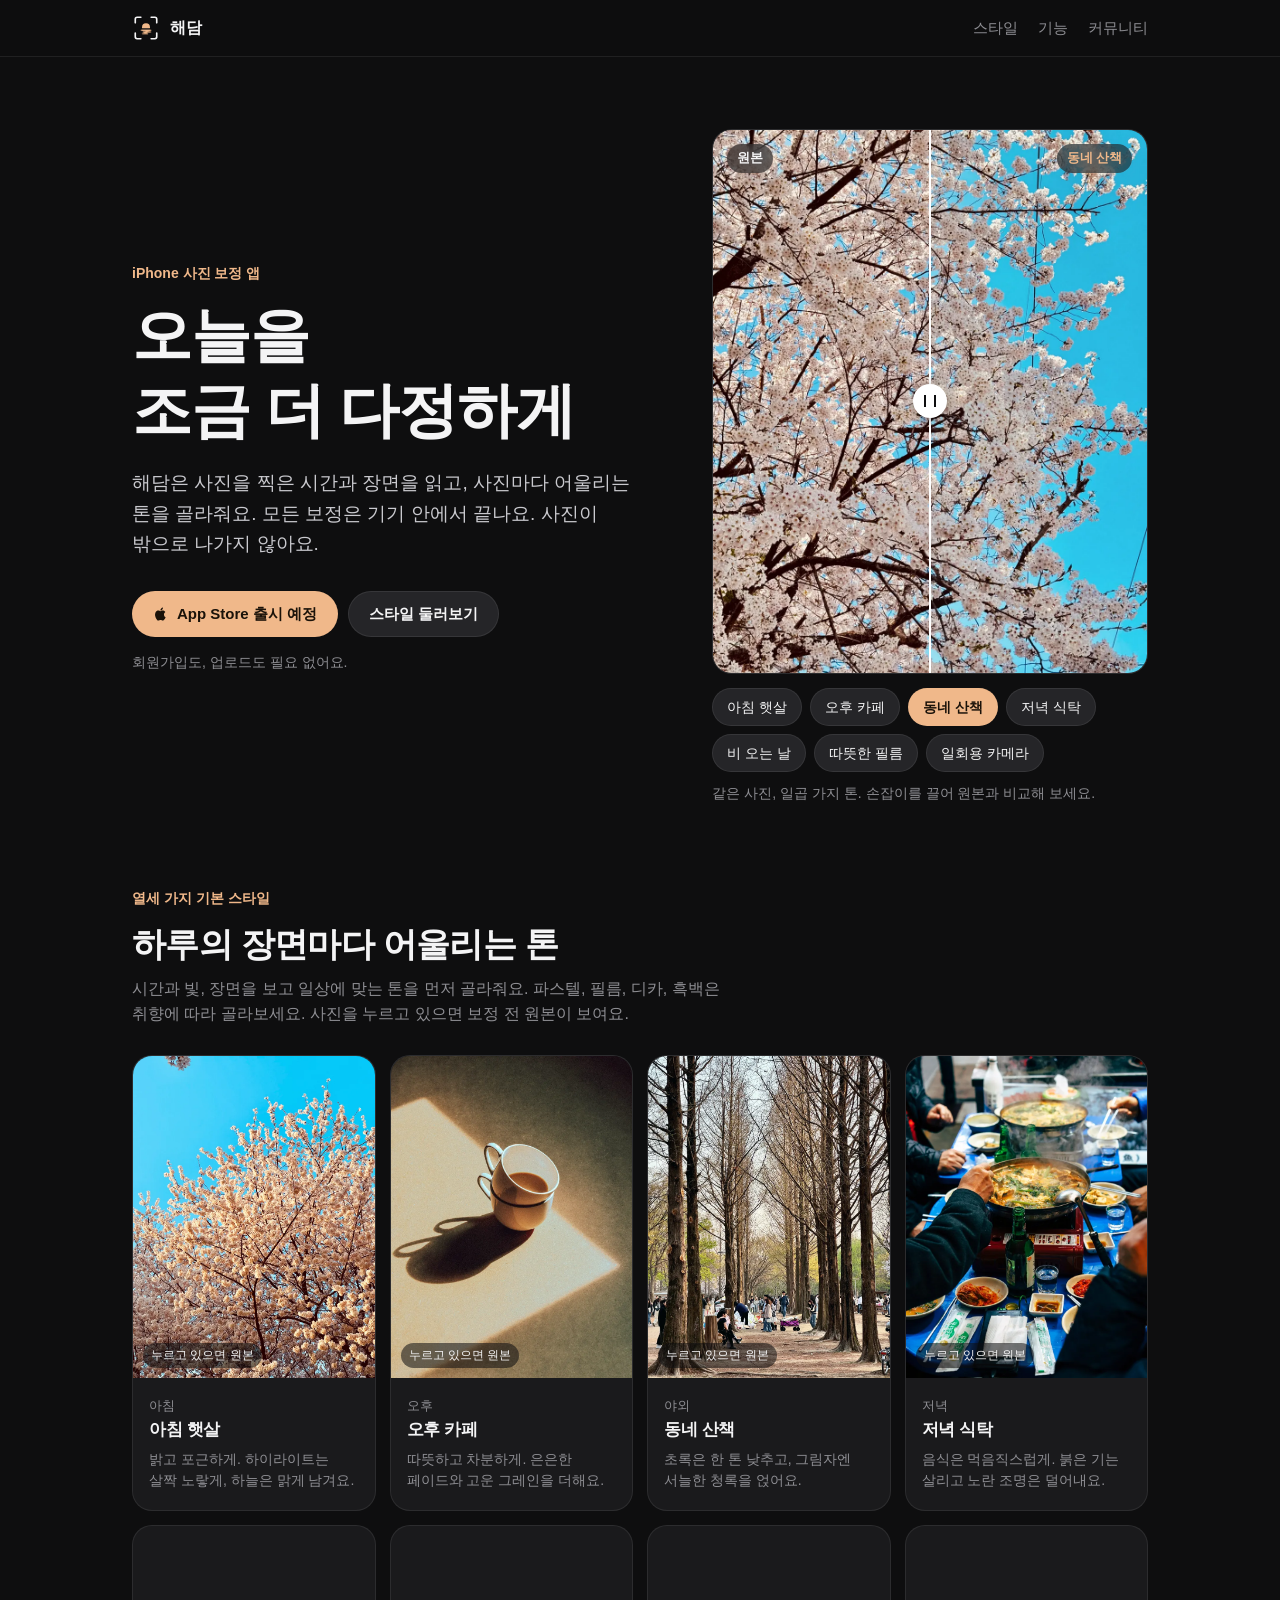
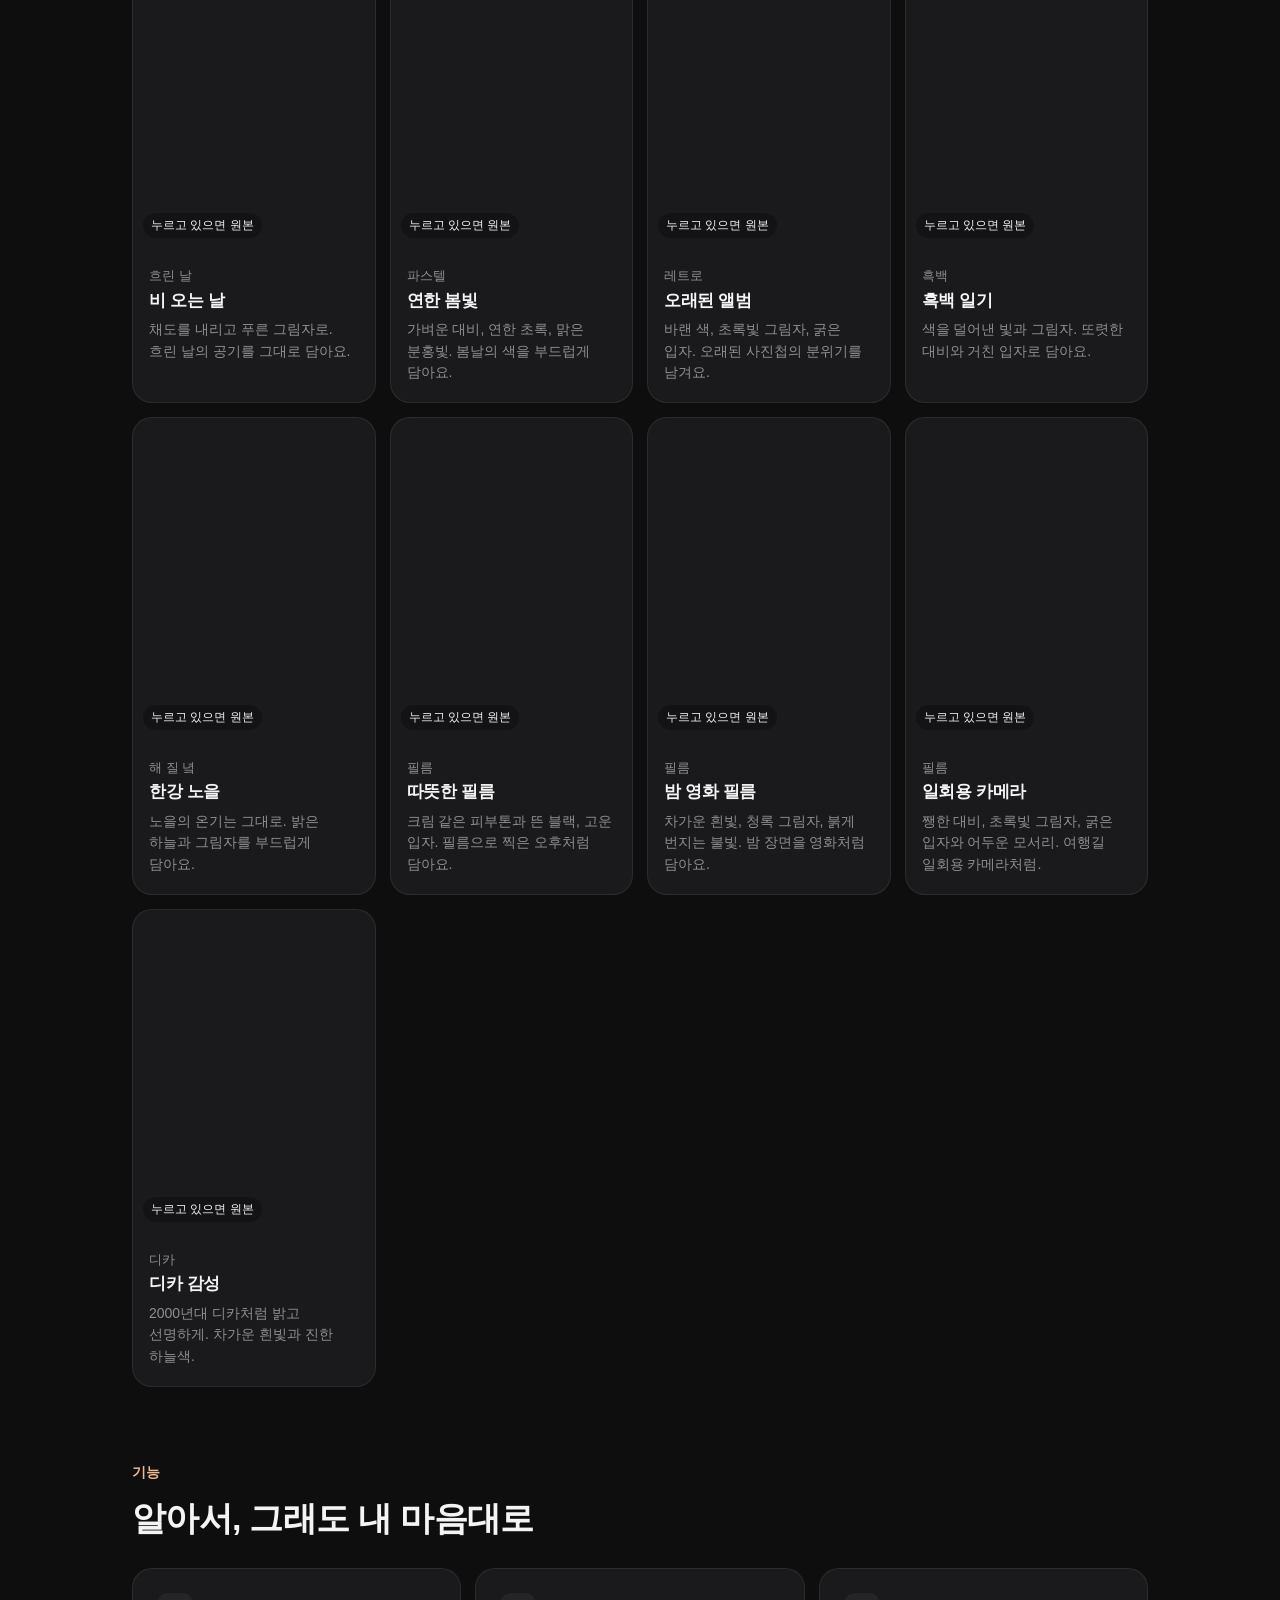
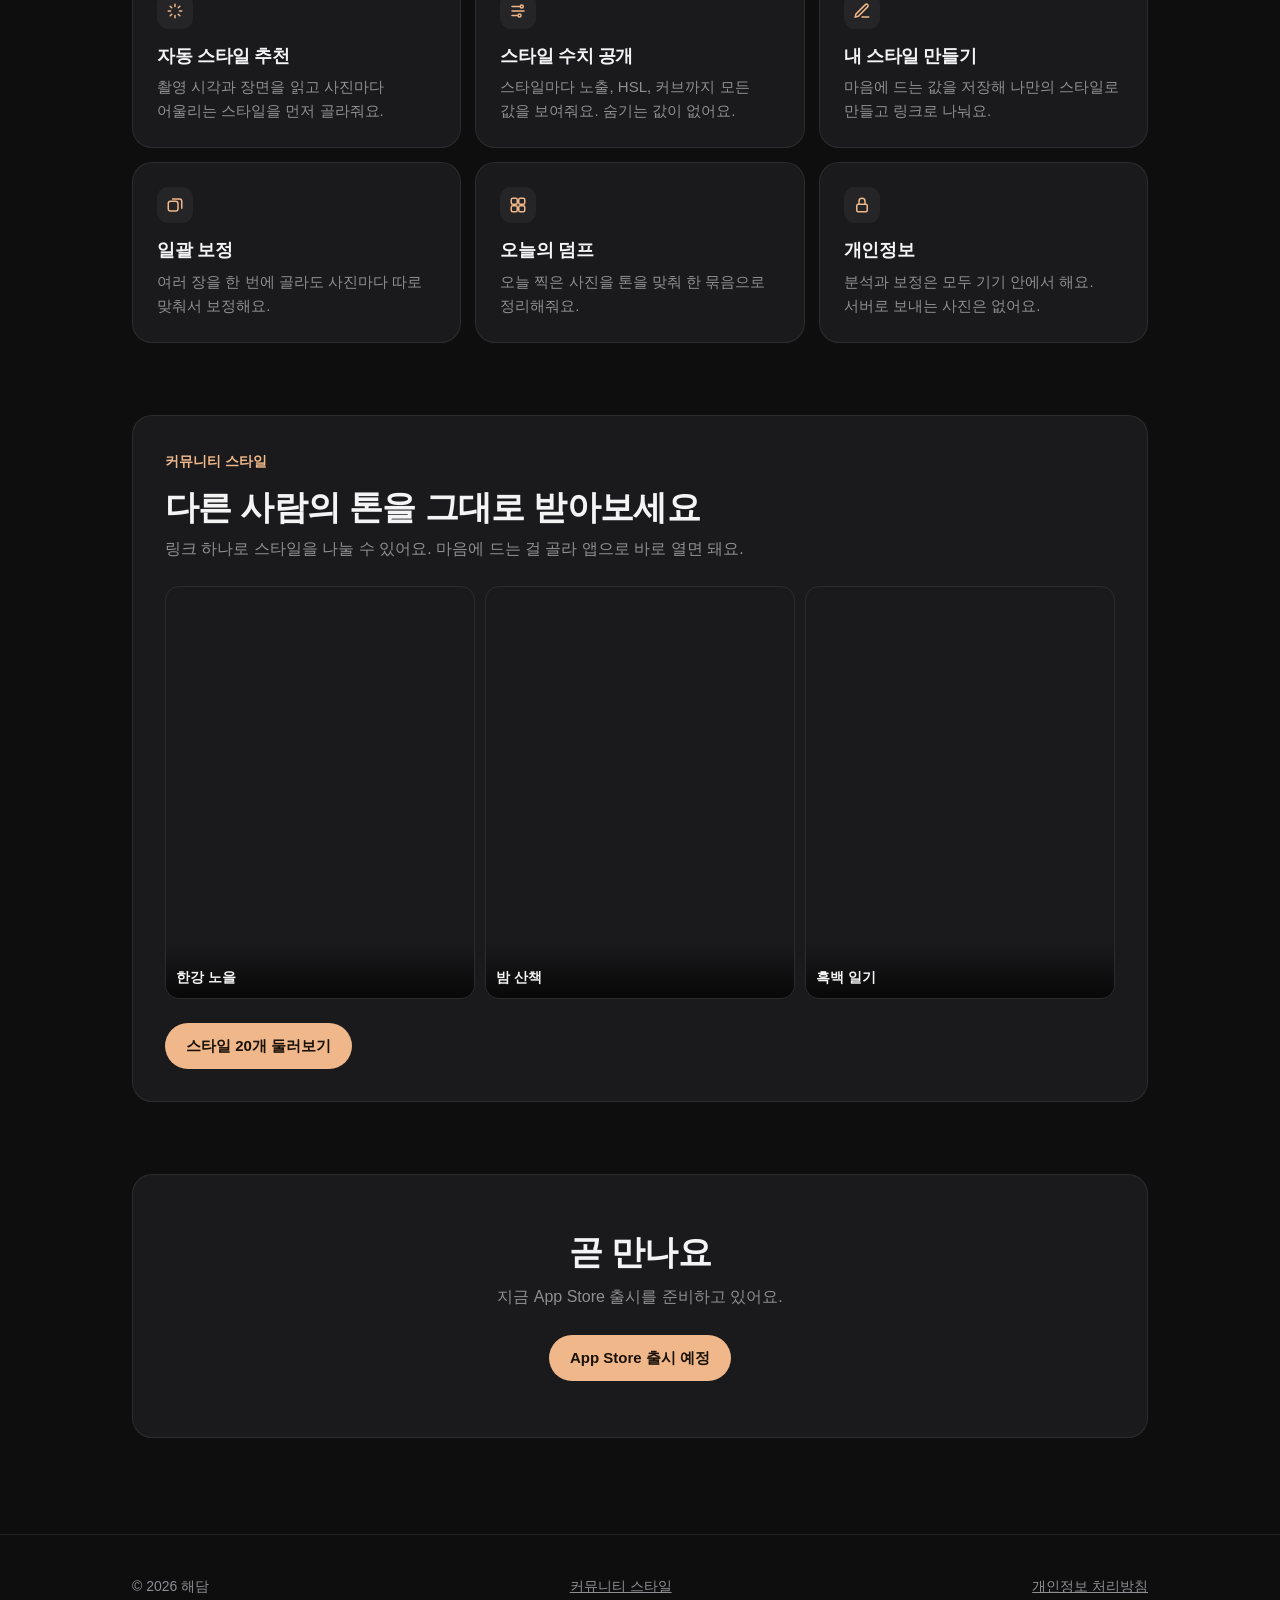
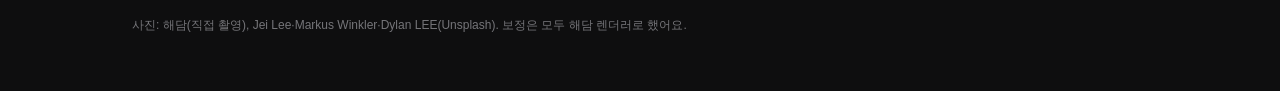
==== commit 955bb18c: "Call every preset a 스타일; add four film styles 룩/레시피 → 스타일 across the site. New built-in film styles " ====
--- a/index.html
+++ b/index.html
@@ -27,7 +27,7 @@
   <div class="wrap">
     <a class="brand" href="./"><svg class="brand-mark" aria-hidden="true" viewBox="0 0 120 120" xmlns="http://www.w3.org/2000/svg"><defs><clipPath id="hm"><rect x="20" y="18" width="80" height="43"/></clipPath></defs><path d="M14 38V22a8 8 0 0 1 8-8h16M82 14h16a8 8 0 0 1 8 8v16M106 82v16a8 8 0 0 1-8 8H82M38 106H22a8 8 0 0 1-8-8V82" fill="none" stroke="currentColor" stroke-width="7" stroke-linecap="round" stroke-linejoin="round"/><circle cx="60" cy="57" r="17" fill="var(--accent)" clip-path="url(#hm)"/><defs><mask id="hm-refl" maskUnits="userSpaceOnUse" x="0" y="0" width="120" height="120"><image href="assets/reflection-mask.png" x="0" y="0" width="120" height="120"/></mask></defs><rect width="120" height="120" fill="var(--accent)" mask="url(#hm-refl)"/></svg>해담</a>
     <nav class="nav" aria-label="주요 메뉴">
-      <a href="#looks">룩</a>
+      <a href="#looks">스타일</a>
       <a href="#features">기능</a>
       <a href="community/">커뮤니티</a>
     </nav>
@@ -46,13 +46,13 @@
             <svg width="16" height="16" viewBox="0 0 24 24" fill="currentColor" aria-hidden="true"><path d="M16.4 12.6c0-2.4 2-3.6 2.1-3.7-1.2-1.7-3-1.9-3.6-2-1.5-.2-3 .9-3.7.9-.8 0-2-.9-3.2-.9-1.7 0-3.2 1-4.1 2.4-1.8 3.1-.5 7.6 1.2 10.1.8 1.2 1.8 2.6 3.1 2.5 1.2 0 1.7-.8 3.2-.8s1.9.8 3.2.8c1.3 0 2.2-1.2 3-2.4.9-1.4 1.3-2.7 1.3-2.8 0 0-2.5-1-2.5-4.1zM14 5.3c.7-.8 1.1-1.9 1-3-1 0-2.1.7-2.8 1.5-.6.7-1.2 1.8-1 2.9 1.1.1 2.1-.6 2.8-1.4z"/></svg>
             App Store 출시 예정
           </span>
-          <a class="btn" href="#looks">룩 둘러보기</a>
+          <a class="btn" href="#looks">스타일 둘러보기</a>
         </div>
         <p class="hero-note">회원가입도, 업로드도 필요 없어요.</p>
       </div>
       <figure class="compare" id="compare">
         <div class="compare-frame">
-          <picture><source type="image/webp" srcset="assets/photos/hero-walk.webp"><img class="compare-after" id="compare-after" fetchpriority="high" decoding="async" src="assets/photos/hero-walk.jpg" alt="동네 산책 룩을 입힌 벚꽃 사진" width="960" height="1200"></picture>
+          <picture><source type="image/webp" srcset="assets/photos/hero-walk.webp"><img class="compare-after" id="compare-after" fetchpriority="high" decoding="async" src="assets/photos/hero-walk.jpg" alt="동네 산책 스타일을 입힌 벚꽃 사진" width="960" height="1200"></picture>
           <div class="compare-before" id="compare-before">
             <picture><source type="image/webp" srcset="assets/photos/hero-original.webp"><img src="assets/photos/hero-original.jpg" alt="보정 전 원본" width="960" height="1200"></picture>
           </div>
@@ -62,14 +62,16 @@
           <span class="compare-handle" id="compare-handle" aria-hidden="true"></span>
         </div>
         <figcaption>
-          <div class="chips" role="group" aria-label="룩 고르기">
+          <div class="chips" role="group" aria-label="스타일 고르기">
             <button type="button" data-look="morning">아침 햇살</button>
             <button type="button" data-look="cafe">오후 카페</button>
             <button type="button" data-look="walk" aria-pressed="true">동네 산책</button>
             <button type="button" data-look="dinner">저녁 식탁</button>
             <button type="button" data-look="rainy">비 오는 날</button>
-          </div>
-          <p class="compare-note">같은 사진, 다섯 가지 하루. 손잡이를 끌어 원본과 비교해 보세요.</p>
+            <button type="button" data-look="film-warm">따뜻한 필름</button>
+            <button type="button" data-look="disposable">일회용 카메라</button>
+          </div>
+          <p class="compare-note">같은 사진, 일곱 가지 톤. 손잡이를 끌어 원본과 비교해 보세요.</p>
         </figcaption>
       </figure>
     </div>
@@ -78,13 +80,13 @@
   <section id="looks">
     <div class="wrap">
       <div class="section-head">
-        <span class="eyebrow">아홉 가지 기본 룩</span>
+        <span class="eyebrow">열세 가지 기본 스타일</span>
         <h2>하루의 장면마다 어울리는 톤</h2>
-        <p>시간과 빛, 장면을 보고 일상에 맞는 톤을 먼저 골라줘요. 파스텔, 오래된 앨범, 흑백은 취향에 따라 골라보세요. 사진을 누르고 있으면 보정 전 원본이 보여요.</p>
+        <p>시간과 빛, 장면을 보고 일상에 맞는 톤을 먼저 골라줘요. 파스텔, 필름, 디카, 흑백은 취향에 따라 골라보세요. 사진을 누르고 있으면 보정 전 원본이 보여요.</p>
       </div>
       <div class="looks">
         <article class="card look">
-          <div class="shot" tabindex="0" aria-label="아침 햇살 보정 전후, 누르고 있으면 원본"><picture><source type="image/webp" srcset="assets/photos/morning-after.webp"><img src="assets/photos/morning-after.jpg" alt="푸른 하늘과 벚꽃, 아침 햇살 룩" loading="lazy" decoding="async"></picture><picture><source type="image/webp" data-srcset="assets/photos/morning-before.webp"><img class="before" data-src="assets/photos/morning-before.jpg" alt="" decoding="async"></picture><span class="hint">누르고 있으면 원본</span></div>
+          <div class="shot" tabindex="0" aria-label="아침 햇살 보정 전후, 누르고 있으면 원본"><picture><source type="image/webp" srcset="assets/photos/morning-after.webp"><img src="assets/photos/morning-after.jpg" alt="푸른 하늘과 벚꽃, 아침 햇살 스타일" loading="lazy" decoding="async"></picture><picture><source type="image/webp" data-srcset="assets/photos/morning-before.webp"><img class="before" data-src="assets/photos/morning-before.jpg" alt="" decoding="async"></picture><span class="hint">누르고 있으면 원본</span></div>
           <div class="body">
             <span class="time">아침</span>
             <h3>아침 햇살</h3>
@@ -92,7 +94,7 @@
           </div>
         </article>
         <article class="card look">
-          <div class="shot" tabindex="0" aria-label="오후 카페 보정 전후, 누르고 있으면 원본"><picture><source type="image/webp" srcset="assets/photos/cafe-after.webp"><img src="assets/photos/cafe-after.jpg" alt="햇빛 속 커피잔, 오후 카페 룩" loading="lazy" decoding="async"></picture><picture><source type="image/webp" data-srcset="assets/photos/cafe-before.webp"><img class="before" data-src="assets/photos/cafe-before.jpg" alt="" decoding="async"></picture><span class="hint">누르고 있으면 원본</span></div>
+          <div class="shot" tabindex="0" aria-label="오후 카페 보정 전후, 누르고 있으면 원본"><picture><source type="image/webp" srcset="assets/photos/cafe-after.webp"><img src="assets/photos/cafe-after.jpg" alt="햇빛 속 커피잔, 오후 카페 스타일" loading="lazy" decoding="async"></picture><picture><source type="image/webp" data-srcset="assets/photos/cafe-before.webp"><img class="before" data-src="assets/photos/cafe-before.jpg" alt="" decoding="async"></picture><span class="hint">누르고 있으면 원본</span></div>
           <div class="body">
             <span class="time">오후</span>
             <h3>오후 카페</h3>
@@ -100,7 +102,7 @@
           </div>
         </article>
         <article class="card look">
-          <div class="shot" tabindex="0" aria-label="동네 산책 보정 전후, 누르고 있으면 원본"><picture><source type="image/webp" srcset="assets/photos/walk-after.webp"><img src="assets/photos/walk-after.jpg" alt="나무가 늘어선 숲길, 동네 산책 룩" loading="lazy" decoding="async"></picture><picture><source type="image/webp" data-srcset="assets/photos/walk-before.webp"><img class="before" data-src="assets/photos/walk-before.jpg" alt="" decoding="async"></picture><span class="hint">누르고 있으면 원본</span></div>
+          <div class="shot" tabindex="0" aria-label="동네 산책 보정 전후, 누르고 있으면 원본"><picture><source type="image/webp" srcset="assets/photos/walk-after.webp"><img src="assets/photos/walk-after.jpg" alt="나무가 늘어선 숲길, 동네 산책 스타일" loading="lazy" decoding="async"></picture><picture><source type="image/webp" data-srcset="assets/photos/walk-before.webp"><img class="before" data-src="assets/photos/walk-before.jpg" alt="" decoding="async"></picture><span class="hint">누르고 있으면 원본</span></div>
           <div class="body">
             <span class="time">야외</span>
             <h3>동네 산책</h3>
@@ -108,7 +110,7 @@
           </div>
         </article>
         <article class="card look">
-          <div class="shot" tabindex="0" aria-label="저녁 식탁 보정 전후, 누르고 있으면 원본"><picture><source type="image/webp" srcset="assets/photos/dinner-after.webp"><img src="assets/photos/dinner-after.jpg" alt="찌개를 나눠 먹는 저녁 식탁, 저녁 식탁 룩" loading="lazy" decoding="async"></picture><picture><source type="image/webp" data-srcset="assets/photos/dinner-before.webp"><img class="before" data-src="assets/photos/dinner-before.jpg" alt="" decoding="async"></picture><span class="hint">누르고 있으면 원본</span></div>
+          <div class="shot" tabindex="0" aria-label="저녁 식탁 보정 전후, 누르고 있으면 원본"><picture><source type="image/webp" srcset="assets/photos/dinner-after.webp"><img src="assets/photos/dinner-after.jpg" alt="찌개를 나눠 먹는 저녁 식탁, 저녁 식탁 스타일" loading="lazy" decoding="async"></picture><picture><source type="image/webp" data-srcset="assets/photos/dinner-before.webp"><img class="before" data-src="assets/photos/dinner-before.jpg" alt="" decoding="async"></picture><span class="hint">누르고 있으면 원본</span></div>
           <div class="body">
             <span class="time">저녁</span>
             <h3>저녁 식탁</h3>
@@ -116,7 +118,7 @@
           </div>
         </article>
         <article class="card look">
-          <div class="shot" tabindex="0" aria-label="비 오는 날 보정 전후, 누르고 있으면 원본"><picture><source type="image/webp" srcset="assets/photos/rainy-after.webp"><img src="assets/photos/rainy-after.jpg" alt="우산과 수국이 있는 정원, 비 오는 날 룩" loading="lazy" decoding="async"></picture><picture><source type="image/webp" data-srcset="assets/photos/rainy-before.webp"><img class="before" data-src="assets/photos/rainy-before.jpg" alt="" decoding="async"></picture><span class="hint">누르고 있으면 원본</span></div>
+          <div class="shot" tabindex="0" aria-label="비 오는 날 보정 전후, 누르고 있으면 원본"><picture><source type="image/webp" srcset="assets/photos/rainy-after.webp"><img src="assets/photos/rainy-after.jpg" alt="우산과 수국이 있는 정원, 비 오는 날 스타일" loading="lazy" decoding="async"></picture><picture><source type="image/webp" data-srcset="assets/photos/rainy-before.webp"><img class="before" data-src="assets/photos/rainy-before.jpg" alt="" decoding="async"></picture><span class="hint">누르고 있으면 원본</span></div>
           <div class="body">
             <span class="time">흐린 날</span>
             <h3>비 오는 날</h3>
@@ -124,20 +126,36 @@
           </div>
         </article>
         <article class="card look">
-          <div class="shot" tabindex="0" aria-label="연한 봄빛 보정 전후, 누르고 있으면 원본"><picture><source type="image/webp" srcset="assets/photos/r/soft-pastel.webp"><img src="assets/photos/r/soft-pastel.jpg" alt="봄날 벚꽃길, 연한 봄빛 룩" loading="lazy" decoding="async"></picture><picture><source type="image/webp" data-srcset="assets/photos/r/soft-pastel-before.webp"><img class="before" data-src="assets/photos/r/soft-pastel-before.jpg" alt="" decoding="async"></picture><span class="hint">누르고 있으면 원본</span></div>
+          <div class="shot" tabindex="0" aria-label="연한 봄빛 보정 전후, 누르고 있으면 원본"><picture><source type="image/webp" srcset="assets/photos/r/soft-pastel.webp"><img src="assets/photos/r/soft-pastel.jpg" alt="봄날 벚꽃길, 연한 봄빛 스타일" loading="lazy" decoding="async"></picture><picture><source type="image/webp" data-srcset="assets/photos/r/soft-pastel-before.webp"><img class="before" data-src="assets/photos/r/soft-pastel-before.jpg" alt="" decoding="async"></picture><span class="hint">누르고 있으면 원본</span></div>
           <div class="body"><span class="time">파스텔</span><h3>연한 봄빛</h3><p>가벼운 대비, 연한 초록, 맑은 분홍빛. 봄날의 색을 부드럽게 담아요.</p></div>
         </article>
         <article class="card look">
-          <div class="shot" tabindex="0" aria-label="오래된 앨범 보정 전후, 누르고 있으면 원본"><picture><source type="image/webp" srcset="assets/photos/r/old-album.webp"><img src="assets/photos/r/old-album.jpg" alt="오래된 건물과 정원, 오래된 앨범 룩" loading="lazy" decoding="async"></picture><picture><source type="image/webp" data-srcset="assets/photos/r/old-album-before.webp"><img class="before" data-src="assets/photos/r/old-album-before.jpg" alt="" decoding="async"></picture><span class="hint">누르고 있으면 원본</span></div>
+          <div class="shot" tabindex="0" aria-label="오래된 앨범 보정 전후, 누르고 있으면 원본"><picture><source type="image/webp" srcset="assets/photos/r/old-album.webp"><img src="assets/photos/r/old-album.jpg" alt="오래된 건물과 정원, 오래된 앨범 스타일" loading="lazy" decoding="async"></picture><picture><source type="image/webp" data-srcset="assets/photos/r/old-album-before.webp"><img class="before" data-src="assets/photos/r/old-album-before.jpg" alt="" decoding="async"></picture><span class="hint">누르고 있으면 원본</span></div>
           <div class="body"><span class="time">레트로</span><h3>오래된 앨범</h3><p>바랜 색, 초록빛 그림자, 굵은 입자. 오래된 사진첩의 분위기를 남겨요.</p></div>
         </article>
         <article class="card look">
-          <div class="shot" tabindex="0" aria-label="흑백 일기 보정 전후, 누르고 있으면 원본"><picture><source type="image/webp" srcset="assets/photos/r/bw-diary.webp"><img src="assets/photos/r/bw-diary.jpg" alt="푸른 하늘을 배경으로 한 처마, 흑백 일기 룩" loading="lazy" decoding="async"></picture><picture><source type="image/webp" data-srcset="assets/photos/r/bw-diary-before.webp"><img class="before" data-src="assets/photos/r/bw-diary-before.jpg" alt="" decoding="async"></picture><span class="hint">누르고 있으면 원본</span></div>
+          <div class="shot" tabindex="0" aria-label="흑백 일기 보정 전후, 누르고 있으면 원본"><picture><source type="image/webp" srcset="assets/photos/r/bw-diary.webp"><img src="assets/photos/r/bw-diary.jpg" alt="푸른 하늘을 배경으로 한 처마, 흑백 일기 스타일" loading="lazy" decoding="async"></picture><picture><source type="image/webp" data-srcset="assets/photos/r/bw-diary-before.webp"><img class="before" data-src="assets/photos/r/bw-diary-before.jpg" alt="" decoding="async"></picture><span class="hint">누르고 있으면 원본</span></div>
           <div class="body"><span class="time">흑백</span><h3>흑백 일기</h3><p>색을 덜어낸 빛과 그림자. 또렷한 대비와 거친 입자로 담아요.</p></div>
         </article>
         <article class="card look">
-          <div class="shot" tabindex="0" aria-label="한강 노을 보정 전후, 누르고 있으면 원본"><picture><source type="image/webp" srcset="assets/photos/r/river-sunset.webp"><img src="assets/photos/r/river-sunset.jpg" alt="해 질 녘 강변, 한강 노을 룩" loading="lazy" decoding="async"></picture><picture><source type="image/webp" data-srcset="assets/photos/r/river-sunset-before.webp"><img class="before" data-src="assets/photos/r/river-sunset-before.jpg" alt="" decoding="async"></picture><span class="hint">누르고 있으면 원본</span></div>
+          <div class="shot" tabindex="0" aria-label="한강 노을 보정 전후, 누르고 있으면 원본"><picture><source type="image/webp" srcset="assets/photos/r/river-sunset.webp"><img src="assets/photos/r/river-sunset.jpg" alt="해 질 녘 강변, 한강 노을 스타일" loading="lazy" decoding="async"></picture><picture><source type="image/webp" data-srcset="assets/photos/r/river-sunset-before.webp"><img class="before" data-src="assets/photos/r/river-sunset-before.jpg" alt="" decoding="async"></picture><span class="hint">누르고 있으면 원본</span></div>
           <div class="body"><span class="time">해 질 녘</span><h3>한강 노을</h3><p>노을의 온기는 그대로. 밝은 하늘과 그림자를 부드럽게 담아요.</p></div>
+        </article>
+        <article class="card look">
+          <div class="shot" tabindex="0" aria-label="따뜻한 필름 보정 전후, 누르고 있으면 원본"><picture><source type="image/webp" srcset="assets/photos/r/film-warm.webp"><img src="assets/photos/r/film-warm.jpg" alt="새들이 사는 나무 집, 따뜻한 필름 스타일" loading="lazy" decoding="async"></picture><picture><source type="image/webp" data-srcset="assets/photos/r/film-warm-before.webp"><img class="before" data-src="assets/photos/r/film-warm-before.jpg" alt="" decoding="async"></picture><span class="hint">누르고 있으면 원본</span></div>
+          <div class="body"><span class="time">필름</span><h3>따뜻한 필름</h3><p>크림 같은 피부톤과 뜬 블랙, 고운 입자. 필름으로 찍은 오후처럼 담아요.</p></div>
+        </article>
+        <article class="card look">
+          <div class="shot" tabindex="0" aria-label="밤 영화 필름 보정 전후, 누르고 있으면 원본"><picture><source type="image/webp" srcset="assets/photos/r/film-cine.webp"><img src="assets/photos/r/film-cine.jpg" alt="밤에 핀 벚꽃, 밤 영화 필름 스타일" loading="lazy" decoding="async"></picture><picture><source type="image/webp" data-srcset="assets/photos/r/film-cine-before.webp"><img class="before" data-src="assets/photos/r/film-cine-before.jpg" alt="" decoding="async"></picture><span class="hint">누르고 있으면 원본</span></div>
+          <div class="body"><span class="time">필름</span><h3>밤 영화 필름</h3><p>차가운 흰빛, 청록 그림자, 붉게 번지는 불빛. 밤 장면을 영화처럼 담아요.</p></div>
+        </article>
+        <article class="card look">
+          <div class="shot" tabindex="0" aria-label="일회용 카메라 보정 전후, 누르고 있으면 원본"><picture><source type="image/webp" srcset="assets/photos/r/disposable.webp"><img src="assets/photos/r/disposable.jpg" alt="꽃이 가득한 정원, 일회용 카메라 스타일" loading="lazy" decoding="async"></picture><picture><source type="image/webp" data-srcset="assets/photos/r/disposable-before.webp"><img class="before" data-src="assets/photos/r/disposable-before.jpg" alt="" decoding="async"></picture><span class="hint">누르고 있으면 원본</span></div>
+          <div class="body"><span class="time">필름</span><h3>일회용 카메라</h3><p>쨍한 대비, 초록빛 그림자, 굵은 입자와 어두운 모서리. 여행길 일회용 카메라처럼.</p></div>
+        </article>
+        <article class="card look">
+          <div class="shot" tabindex="0" aria-label="디카 감성 보정 전후, 누르고 있으면 원본"><picture><source type="image/webp" srcset="assets/photos/r/ccd.webp"><img src="assets/photos/r/ccd.jpg" alt="구름 낀 하늘 아래 집, 디카 감성 스타일" loading="lazy" decoding="async"></picture><picture><source type="image/webp" data-srcset="assets/photos/r/ccd-before.webp"><img class="before" data-src="assets/photos/r/ccd-before.jpg" alt="" decoding="async"></picture><span class="hint">누르고 있으면 원본</span></div>
+          <div class="body"><span class="time">디카</span><h3>디카 감성</h3><p>2000년대 디카처럼 밝고 선명하게. 차가운 흰빛과 진한 하늘색.</p></div>
         </article>
       </div>
     </div>
@@ -152,18 +170,18 @@
       <div class="features">
         <div class="card feature">
           <div class="icon" aria-hidden="true"><svg width="18" height="18" viewBox="0 0 24 24" fill="none" stroke="currentColor" stroke-width="2" stroke-linecap="round"><path d="M12 3v3M12 18v3M3 12h3M18 12h3M5.6 5.6l2.1 2.1M16.3 16.3l2.1 2.1M5.6 18.4l2.1-2.1M16.3 7.7l2.1-2.1"/></svg></div>
-          <h3>자동 룩 추천</h3>
-          <p>촬영 시각과 장면을 읽고 사진마다 어울리는 룩을 먼저 골라줘요.</p>
+          <h3>자동 스타일 추천</h3>
+          <p>촬영 시각과 장면을 읽고 사진마다 어울리는 스타일을 먼저 골라줘요.</p>
         </div>
         <div class="card feature">
           <div class="icon" aria-hidden="true"><svg width="18" height="18" viewBox="0 0 24 24" fill="none" stroke="currentColor" stroke-width="2" stroke-linecap="round"><path d="M4 6h10M4 12h16M4 18h7"/><circle cx="17" cy="6" r="2"/><circle cx="14" cy="18" r="2"/></svg></div>
-          <h3>레시피 수치 공개</h3>
-          <p>룩마다 노출, HSL, 커브까지 모든 값을 보여줘요. 숨기는 값이 없어요.</p>
+          <h3>스타일 수치 공개</h3>
+          <p>스타일마다 노출, HSL, 커브까지 모든 값을 보여줘요. 숨기는 값이 없어요.</p>
         </div>
         <div class="card feature">
           <div class="icon" aria-hidden="true"><svg width="18" height="18" viewBox="0 0 24 24" fill="none" stroke="currentColor" stroke-width="2" stroke-linecap="round"><path d="M12 20h9"/><path d="M16.5 3.5a2.1 2.1 0 0 1 3 3L7 19l-4 1 1-4z"/></svg></div>
           <h3>내 스타일 만들기</h3>
-          <p>마음에 드는 값을 저장해 나만의 레시피로 만들고 링크로 나눠요.</p>
+          <p>마음에 드는 값을 저장해 나만의 스타일로 만들고 링크로 나눠요.</p>
         </div>
         <div class="card feature">
           <div class="icon" aria-hidden="true"><svg width="18" height="18" viewBox="0 0 24 24" fill="none" stroke="currentColor" stroke-width="2" stroke-linejoin="round"><rect x="3" y="7" width="13" height="13" rx="3"/><path d="M8 4h10a3 3 0 0 1 3 3v10"/></svg></div>
@@ -188,16 +206,16 @@
     <div class="wrap">
       <div class="card teaser">
         <div>
-          <span class="eyebrow">커뮤니티 레시피</span>
+          <span class="eyebrow">커뮤니티 스타일</span>
           <h2>다른 사람의 톤을 그대로 받아보세요</h2>
-          <p>링크 하나로 레시피를 나눌 수 있어요. 마음에 드는 걸 골라 앱으로 바로 열면 돼요.</p>
+          <p>링크 하나로 스타일을 나눌 수 있어요. 마음에 드는 걸 골라 앱으로 바로 열면 돼요.</p>
         </div>
         <div class="teaser-shots">
-          <a href="community/" class="tshot"><picture><source type="image/webp" srcset="assets/photos/river-sunset-after.webp"><img src="assets/photos/river-sunset-after.jpg" alt="한강 다리 위 노을, 한강 노을 레시피" loading="lazy" decoding="async"></picture><span>한강 노을</span></a>
-          <a href="community/" class="tshot"><picture><source type="image/webp" srcset="assets/photos/night-walk-after.webp"><img src="assets/photos/night-walk-after.jpg" alt="비 오는 밤 서울 거리, 밤 산책 레시피" loading="lazy" decoding="async"></picture><span>밤 산책</span></a>
-          <a href="community/" class="tshot"><picture><source type="image/webp" srcset="assets/photos/bw-diary-after.webp"><img src="assets/photos/bw-diary-after.jpg" alt="반찬이 놓인 식탁, 흑백 일기 레시피" loading="lazy" decoding="async"></picture><span>흑백 일기</span></a>
-        </div>
-        <div><a class="btn btn-accent" href="community/">레시피 15개 둘러보기</a></div>
+          <a href="community/" class="tshot"><picture><source type="image/webp" srcset="assets/photos/river-sunset-after.webp"><img src="assets/photos/river-sunset-after.jpg" alt="한강 다리 위 노을, 한강 노을 스타일" loading="lazy" decoding="async"></picture><span>한강 노을</span></a>
+          <a href="community/" class="tshot"><picture><source type="image/webp" srcset="assets/photos/night-walk-after.webp"><img src="assets/photos/night-walk-after.jpg" alt="비 오는 밤 서울 거리, 밤 산책 스타일" loading="lazy" decoding="async"></picture><span>밤 산책</span></a>
+          <a href="community/" class="tshot"><picture><source type="image/webp" srcset="assets/photos/bw-diary-after.webp"><img src="assets/photos/bw-diary-after.jpg" alt="반찬이 놓인 식탁, 흑백 일기 스타일" loading="lazy" decoding="async"></picture><span>흑백 일기</span></a>
+        </div>
+        <div><a class="btn btn-accent" href="community/">스타일 20개 둘러보기</a></div>
       </div>
     </div>
   </section>
@@ -218,7 +236,7 @@
 <footer class="site-footer">
   <div class="wrap">
     <span>© 2026 해담</span>
-    <a href="community/">커뮤니티 레시피</a>
+    <a href="community/">커뮤니티 스타일</a>
     <a href="privacy/">개인정보 처리방침</a>
   </div>
   <p class="wrap credits">사진: 해담(직접 촬영), Jei Lee·Markus Winkler·Dylan LEE(Unsplash). 보정은 모두 해담 렌더러로 했어요.</p>
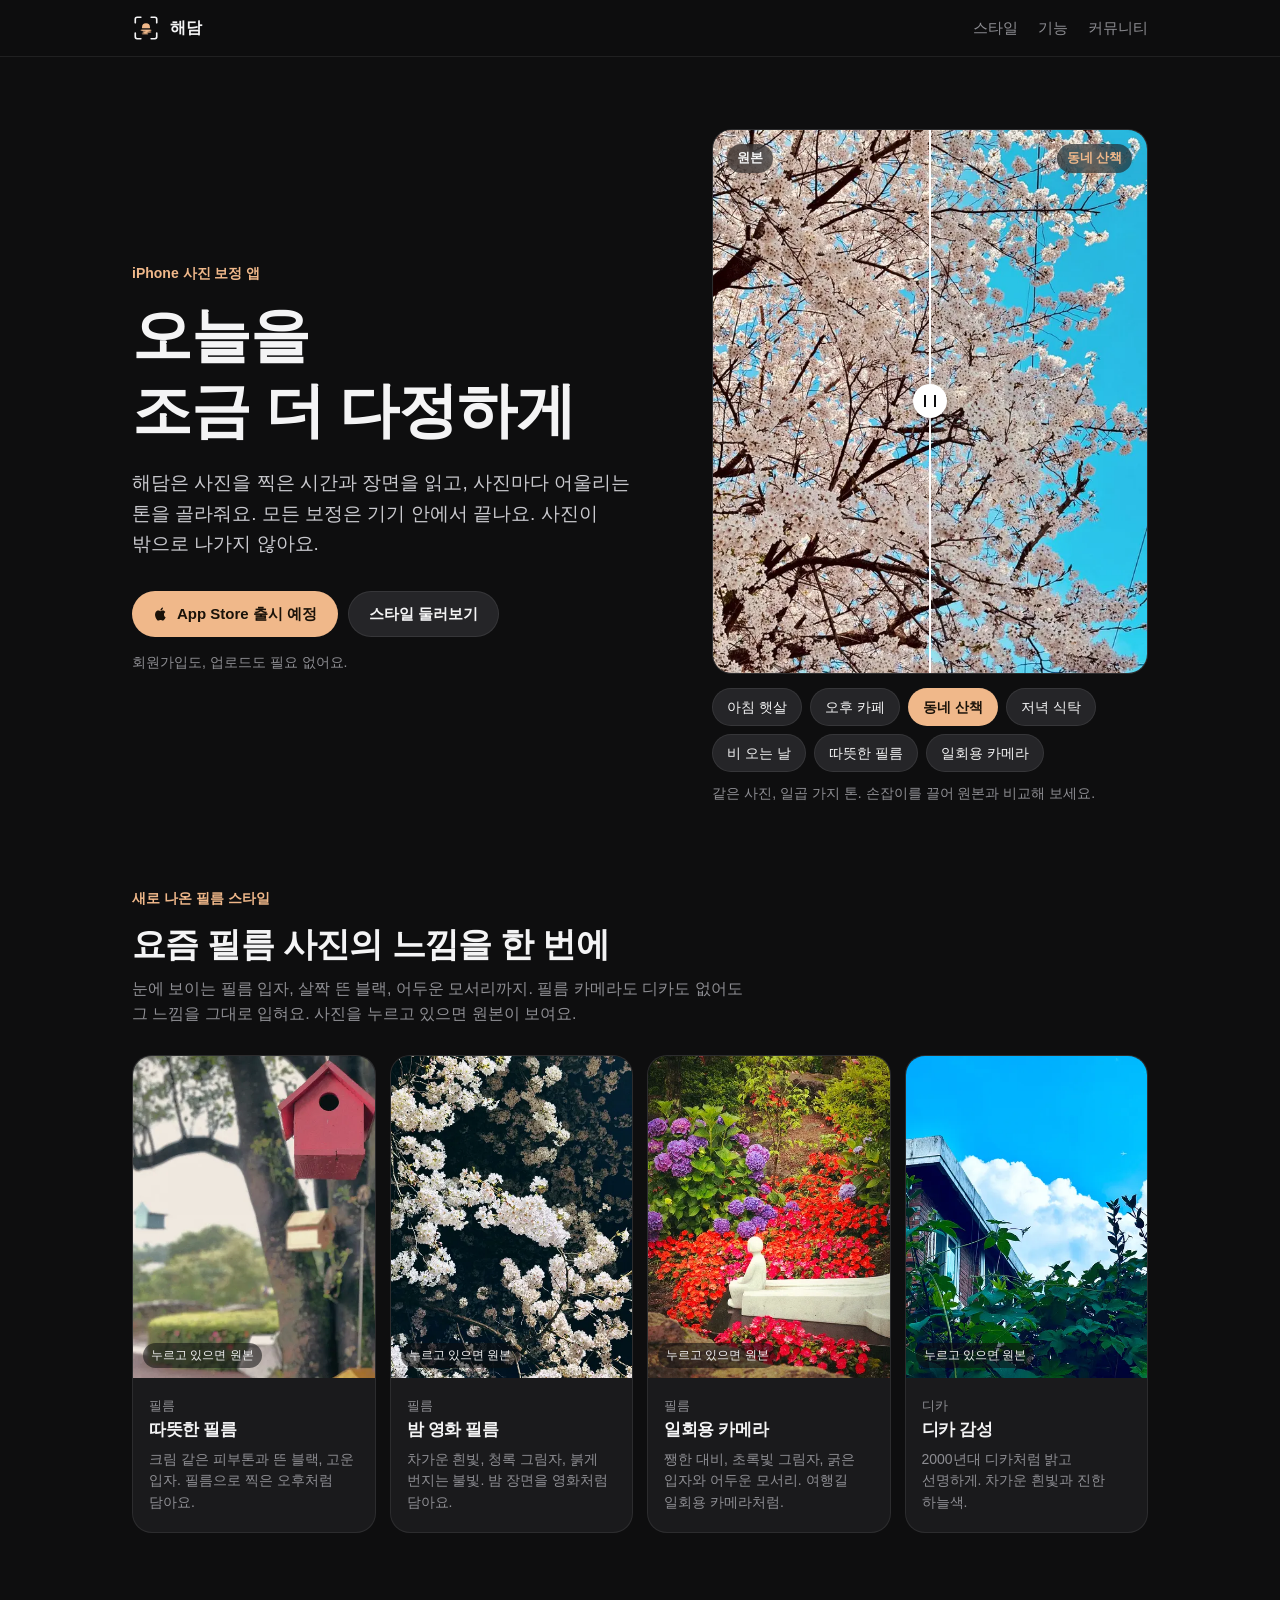
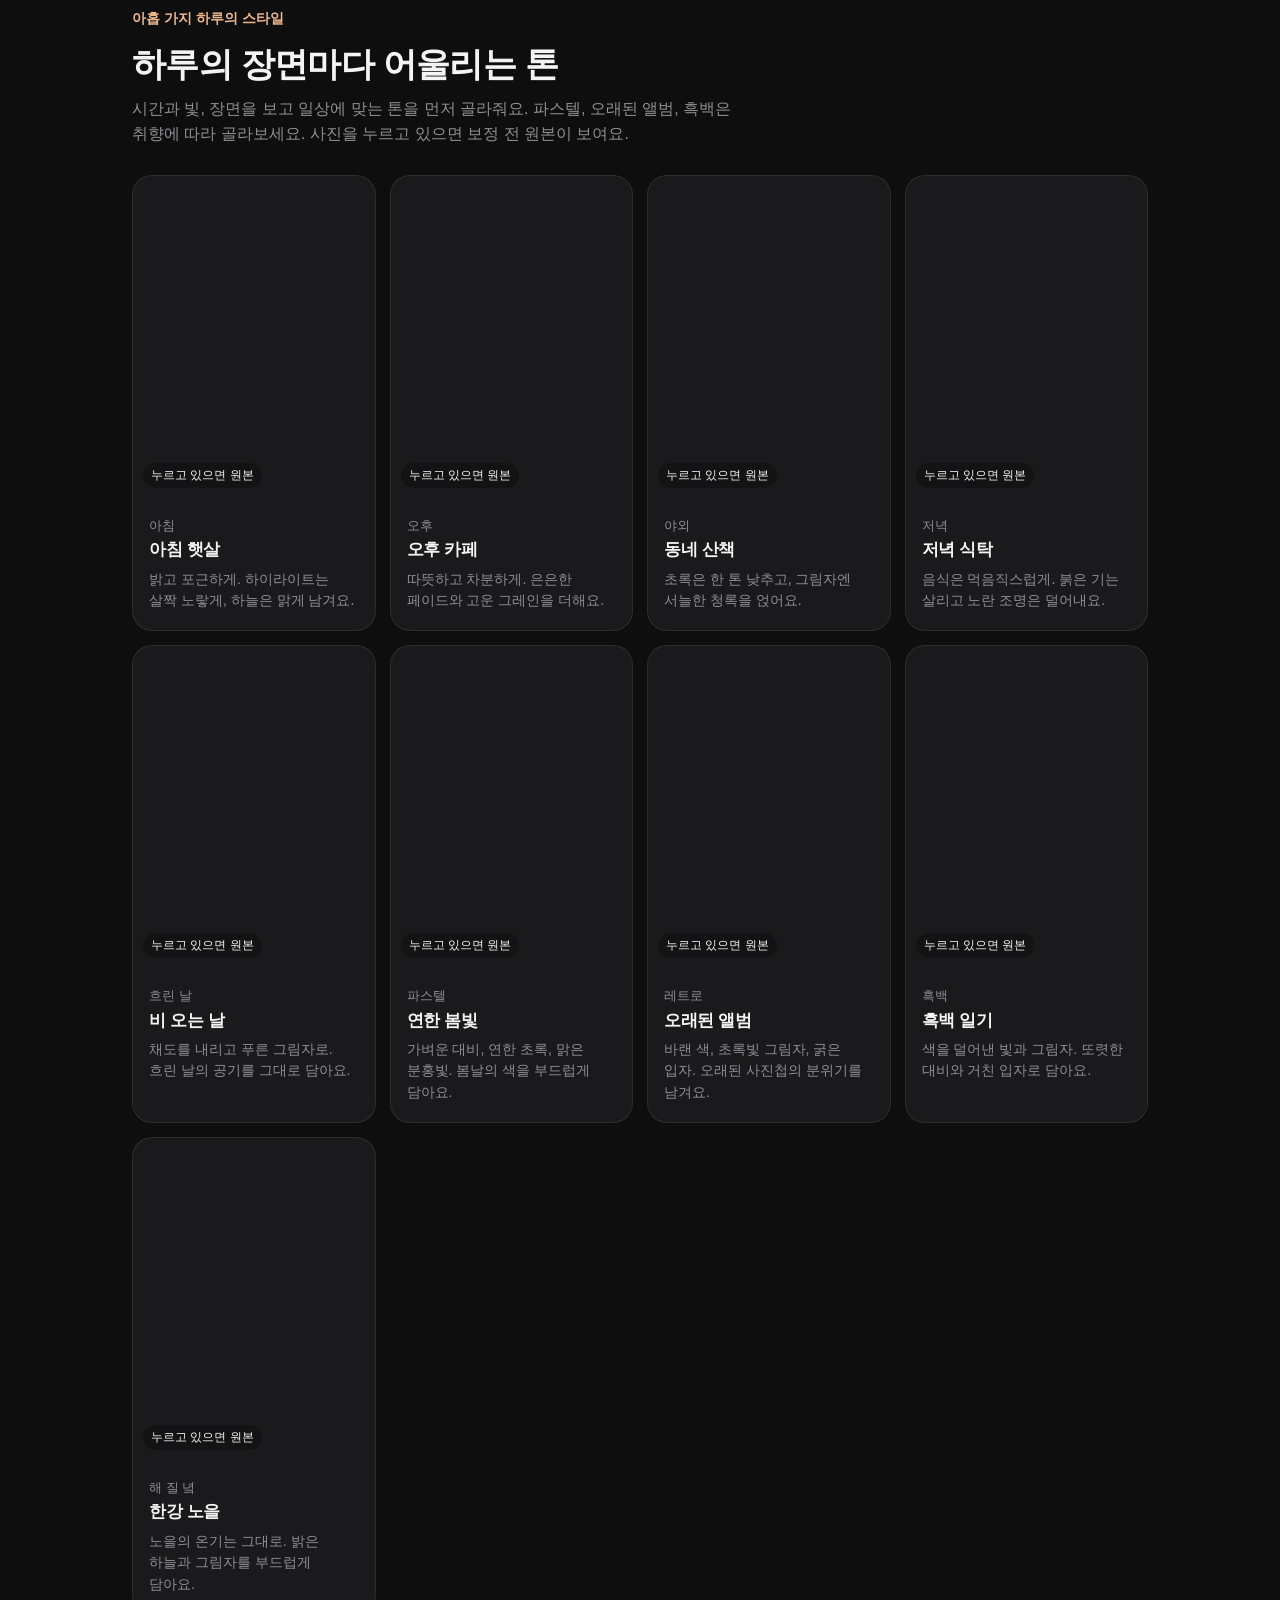
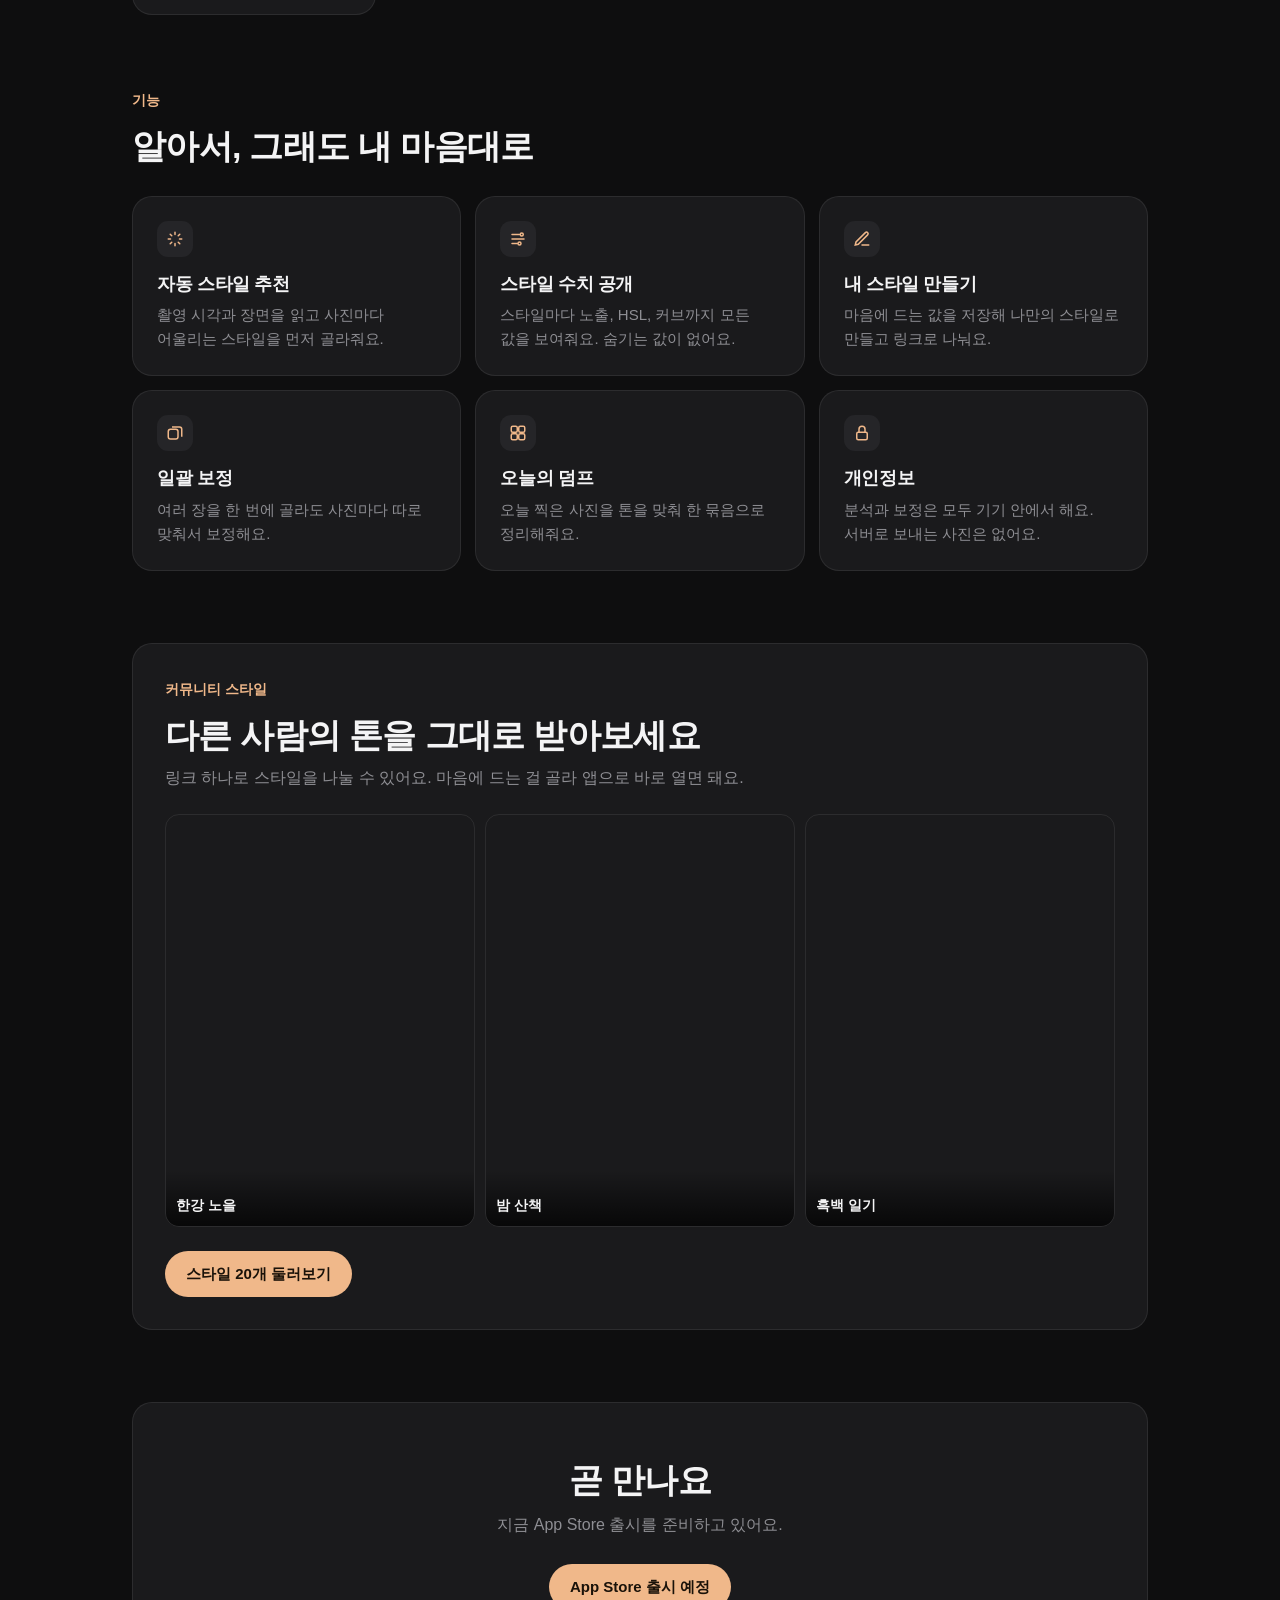
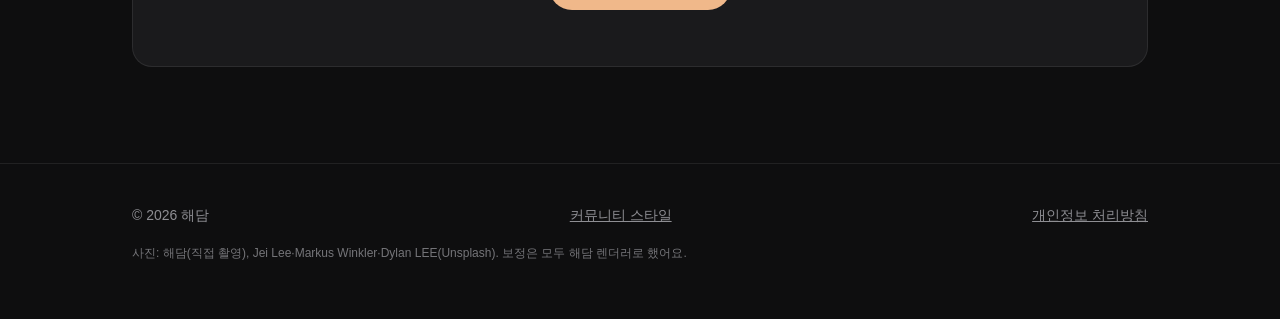
==== commit 3a0f52a6: "Film styles get their own landing section; lighter landing images 480/640/720 px WebP variants with " ====
--- a/index.html
+++ b/index.html
@@ -52,9 +52,9 @@
       </div>
       <figure class="compare" id="compare">
         <div class="compare-frame">
-          <picture><source type="image/webp" srcset="assets/photos/hero-walk.webp"><img class="compare-after" id="compare-after" fetchpriority="high" decoding="async" src="assets/photos/hero-walk.jpg" alt="동네 산책 스타일을 입힌 벚꽃 사진" width="960" height="1200"></picture>
+          <picture><source type="image/webp" srcset="assets/photos/hero-walk-640.webp 640w, assets/photos/hero-walk.webp 960w" sizes="(max-width: 760px) 320px, 480px"><img class="compare-after" id="compare-after" fetchpriority="high" decoding="async" src="assets/photos/hero-walk.jpg" alt="동네 산책 스타일을 입힌 벚꽃 사진" width="960" height="1200"></picture>
           <div class="compare-before" id="compare-before">
-            <picture><source type="image/webp" srcset="assets/photos/hero-original.webp"><img src="assets/photos/hero-original.jpg" alt="보정 전 원본" width="960" height="1200"></picture>
+            <picture><source type="image/webp" srcset="assets/photos/hero-original-640.webp 640w, assets/photos/hero-original.webp 960w" sizes="(max-width: 760px) 320px, 480px"><img src="assets/photos/hero-original.jpg" alt="보정 전 원본" width="960" height="1200"></picture>
           </div>
           <span class="compare-label left">원본</span>
           <span class="compare-label right" id="compare-name">동네 산책</span>
@@ -77,16 +77,44 @@
     </div>
   </section>
 
+  <section id="film">
+    <div class="wrap">
+      <div class="section-head">
+        <span class="eyebrow">새로 나온 필름 스타일</span>
+        <h2>요즘 필름 사진의 느낌을 한 번에</h2>
+        <p>눈에 보이는 필름 입자, 살짝 뜬 블랙, 어두운 모서리까지. 필름 카메라도 디카도 없어도 그 느낌을 그대로 입혀요. 사진을 누르고 있으면 원본이 보여요.</p>
+      </div>
+      <div class="looks">
+        <article class="card look">
+          <div class="shot" tabindex="0" aria-label="따뜻한 필름 보정 전후, 누르고 있으면 원본"><picture><source type="image/webp" srcset="assets/photos/r/film-warm-480.webp 480w, assets/photos/r/film-warm.webp 720w" sizes="(max-width: 760px) 46vw, (max-width: 960px) 31vw, 260px"><img src="assets/photos/r/film-warm.jpg" alt="새들이 사는 나무 집, 따뜻한 필름 스타일" loading="lazy" decoding="async"></picture><picture><source type="image/webp" data-srcset="assets/photos/r/film-warm-before-480.webp 480w, assets/photos/r/film-warm-before.webp 720w" sizes="(max-width: 760px) 46vw, (max-width: 960px) 31vw, 260px"><img class="before" data-src="assets/photos/r/film-warm-before.jpg" alt="" decoding="async"></picture><span class="hint">누르고 있으면 원본</span></div>
+          <div class="body"><span class="time">필름</span><h3>따뜻한 필름</h3><p>크림 같은 피부톤과 뜬 블랙, 고운 입자. 필름으로 찍은 오후처럼 담아요.</p></div>
+        </article>
+        <article class="card look">
+          <div class="shot" tabindex="0" aria-label="밤 영화 필름 보정 전후, 누르고 있으면 원본"><picture><source type="image/webp" srcset="assets/photos/r/film-cine-480.webp 480w, assets/photos/r/film-cine.webp 720w" sizes="(max-width: 760px) 46vw, (max-width: 960px) 31vw, 260px"><img src="assets/photos/r/film-cine.jpg" alt="밤에 핀 벚꽃, 밤 영화 필름 스타일" loading="lazy" decoding="async"></picture><picture><source type="image/webp" data-srcset="assets/photos/r/film-cine-before-480.webp 480w, assets/photos/r/film-cine-before.webp 720w" sizes="(max-width: 760px) 46vw, (max-width: 960px) 31vw, 260px"><img class="before" data-src="assets/photos/r/film-cine-before.jpg" alt="" decoding="async"></picture><span class="hint">누르고 있으면 원본</span></div>
+          <div class="body"><span class="time">필름</span><h3>밤 영화 필름</h3><p>차가운 흰빛, 청록 그림자, 붉게 번지는 불빛. 밤 장면을 영화처럼 담아요.</p></div>
+        </article>
+        <article class="card look">
+          <div class="shot" tabindex="0" aria-label="일회용 카메라 보정 전후, 누르고 있으면 원본"><picture><source type="image/webp" srcset="assets/photos/r/disposable-480.webp 480w, assets/photos/r/disposable.webp 720w" sizes="(max-width: 760px) 46vw, (max-width: 960px) 31vw, 260px"><img src="assets/photos/r/disposable.jpg" alt="꽃이 가득한 정원, 일회용 카메라 스타일" loading="lazy" decoding="async"></picture><picture><source type="image/webp" data-srcset="assets/photos/r/disposable-before-480.webp 480w, assets/photos/r/disposable-before.webp 720w" sizes="(max-width: 760px) 46vw, (max-width: 960px) 31vw, 260px"><img class="before" data-src="assets/photos/r/disposable-before.jpg" alt="" decoding="async"></picture><span class="hint">누르고 있으면 원본</span></div>
+          <div class="body"><span class="time">필름</span><h3>일회용 카메라</h3><p>쨍한 대비, 초록빛 그림자, 굵은 입자와 어두운 모서리. 여행길 일회용 카메라처럼.</p></div>
+        </article>
+        <article class="card look">
+          <div class="shot" tabindex="0" aria-label="디카 감성 보정 전후, 누르고 있으면 원본"><picture><source type="image/webp" srcset="assets/photos/r/ccd-480.webp 480w, assets/photos/r/ccd.webp 720w" sizes="(max-width: 760px) 46vw, (max-width: 960px) 31vw, 260px"><img src="assets/photos/r/ccd.jpg" alt="구름 낀 하늘 아래 집, 디카 감성 스타일" loading="lazy" decoding="async"></picture><picture><source type="image/webp" data-srcset="assets/photos/r/ccd-before-480.webp 480w, assets/photos/r/ccd-before.webp 720w" sizes="(max-width: 760px) 46vw, (max-width: 960px) 31vw, 260px"><img class="before" data-src="assets/photos/r/ccd-before.jpg" alt="" decoding="async"></picture><span class="hint">누르고 있으면 원본</span></div>
+          <div class="body"><span class="time">디카</span><h3>디카 감성</h3><p>2000년대 디카처럼 밝고 선명하게. 차가운 흰빛과 진한 하늘색.</p></div>
+        </article>
+      </div>
+    </div>
+  </section>
+
   <section id="looks">
     <div class="wrap">
       <div class="section-head">
-        <span class="eyebrow">열세 가지 기본 스타일</span>
+        <span class="eyebrow">아홉 가지 하루의 스타일</span>
         <h2>하루의 장면마다 어울리는 톤</h2>
-        <p>시간과 빛, 장면을 보고 일상에 맞는 톤을 먼저 골라줘요. 파스텔, 필름, 디카, 흑백은 취향에 따라 골라보세요. 사진을 누르고 있으면 보정 전 원본이 보여요.</p>
+        <p>시간과 빛, 장면을 보고 일상에 맞는 톤을 먼저 골라줘요. 파스텔, 오래된 앨범, 흑백은 취향에 따라 골라보세요. 사진을 누르고 있으면 보정 전 원본이 보여요.</p>
       </div>
       <div class="looks">
         <article class="card look">
-          <div class="shot" tabindex="0" aria-label="아침 햇살 보정 전후, 누르고 있으면 원본"><picture><source type="image/webp" srcset="assets/photos/morning-after.webp"><img src="assets/photos/morning-after.jpg" alt="푸른 하늘과 벚꽃, 아침 햇살 스타일" loading="lazy" decoding="async"></picture><picture><source type="image/webp" data-srcset="assets/photos/morning-before.webp"><img class="before" data-src="assets/photos/morning-before.jpg" alt="" decoding="async"></picture><span class="hint">누르고 있으면 원본</span></div>
+          <div class="shot" tabindex="0" aria-label="아침 햇살 보정 전후, 누르고 있으면 원본"><picture><source type="image/webp" srcset="assets/photos/morning-after-480.webp 480w, assets/photos/morning-after-720.webp 720w, assets/photos/morning-after.webp 825w" sizes="(max-width: 760px) 46vw, (max-width: 960px) 31vw, 260px"><img src="assets/photos/morning-after.jpg" alt="푸른 하늘과 벚꽃, 아침 햇살 스타일" loading="lazy" decoding="async"></picture><picture><source type="image/webp" data-srcset="assets/photos/morning-before-480.webp 480w, assets/photos/morning-before-720.webp 720w, assets/photos/morning-before.webp 825w" sizes="(max-width: 760px) 46vw, (max-width: 960px) 31vw, 260px"><img class="before" data-src="assets/photos/morning-before.jpg" alt="" decoding="async"></picture><span class="hint">누르고 있으면 원본</span></div>
           <div class="body">
             <span class="time">아침</span>
             <h3>아침 햇살</h3>
@@ -94,7 +122,7 @@
           </div>
         </article>
         <article class="card look">
-          <div class="shot" tabindex="0" aria-label="오후 카페 보정 전후, 누르고 있으면 원본"><picture><source type="image/webp" srcset="assets/photos/cafe-after.webp"><img src="assets/photos/cafe-after.jpg" alt="햇빛 속 커피잔, 오후 카페 스타일" loading="lazy" decoding="async"></picture><picture><source type="image/webp" data-srcset="assets/photos/cafe-before.webp"><img class="before" data-src="assets/photos/cafe-before.jpg" alt="" decoding="async"></picture><span class="hint">누르고 있으면 원본</span></div>
+          <div class="shot" tabindex="0" aria-label="오후 카페 보정 전후, 누르고 있으면 원본"><picture><source type="image/webp" srcset="assets/photos/cafe-after-480.webp 480w, assets/photos/cafe-after-720.webp 720w, assets/photos/cafe-after.webp 880w" sizes="(max-width: 760px) 46vw, (max-width: 960px) 31vw, 260px"><img src="assets/photos/cafe-after.jpg" alt="햇빛 속 커피잔, 오후 카페 스타일" loading="lazy" decoding="async"></picture><picture><source type="image/webp" data-srcset="assets/photos/cafe-before-480.webp 480w, assets/photos/cafe-before-720.webp 720w, assets/photos/cafe-before.webp 880w" sizes="(max-width: 760px) 46vw, (max-width: 960px) 31vw, 260px"><img class="before" data-src="assets/photos/cafe-before.jpg" alt="" decoding="async"></picture><span class="hint">누르고 있으면 원본</span></div>
           <div class="body">
             <span class="time">오후</span>
             <h3>오후 카페</h3>
@@ -102,7 +130,7 @@
           </div>
         </article>
         <article class="card look">
-          <div class="shot" tabindex="0" aria-label="동네 산책 보정 전후, 누르고 있으면 원본"><picture><source type="image/webp" srcset="assets/photos/walk-after.webp"><img src="assets/photos/walk-after.jpg" alt="나무가 늘어선 숲길, 동네 산책 스타일" loading="lazy" decoding="async"></picture><picture><source type="image/webp" data-srcset="assets/photos/walk-before.webp"><img class="before" data-src="assets/photos/walk-before.jpg" alt="" decoding="async"></picture><span class="hint">누르고 있으면 원본</span></div>
+          <div class="shot" tabindex="0" aria-label="동네 산책 보정 전후, 누르고 있으면 원본"><picture><source type="image/webp" srcset="assets/photos/walk-after-480.webp 480w, assets/photos/walk-after-720.webp 720w, assets/photos/walk-after.webp 825w" sizes="(max-width: 760px) 46vw, (max-width: 960px) 31vw, 260px"><img src="assets/photos/walk-after.jpg" alt="나무가 늘어선 숲길, 동네 산책 스타일" loading="lazy" decoding="async"></picture><picture><source type="image/webp" data-srcset="assets/photos/walk-before-480.webp 480w, assets/photos/walk-before-720.webp 720w, assets/photos/walk-before.webp 825w" sizes="(max-width: 760px) 46vw, (max-width: 960px) 31vw, 260px"><img class="before" data-src="assets/photos/walk-before.jpg" alt="" decoding="async"></picture><span class="hint">누르고 있으면 원본</span></div>
           <div class="body">
             <span class="time">야외</span>
             <h3>동네 산책</h3>
@@ -110,7 +138,7 @@
           </div>
         </article>
         <article class="card look">
-          <div class="shot" tabindex="0" aria-label="저녁 식탁 보정 전후, 누르고 있으면 원본"><picture><source type="image/webp" srcset="assets/photos/dinner-after.webp"><img src="assets/photos/dinner-after.jpg" alt="찌개를 나눠 먹는 저녁 식탁, 저녁 식탁 스타일" loading="lazy" decoding="async"></picture><picture><source type="image/webp" data-srcset="assets/photos/dinner-before.webp"><img class="before" data-src="assets/photos/dinner-before.jpg" alt="" decoding="async"></picture><span class="hint">누르고 있으면 원본</span></div>
+          <div class="shot" tabindex="0" aria-label="저녁 식탁 보정 전후, 누르고 있으면 원본"><picture><source type="image/webp" srcset="assets/photos/dinner-after-480.webp 480w, assets/photos/dinner-after-720.webp 720w, assets/photos/dinner-after.webp 733w" sizes="(max-width: 760px) 46vw, (max-width: 960px) 31vw, 260px"><img src="assets/photos/dinner-after.jpg" alt="찌개를 나눠 먹는 저녁 식탁, 저녁 식탁 스타일" loading="lazy" decoding="async"></picture><picture><source type="image/webp" data-srcset="assets/photos/dinner-before-480.webp 480w, assets/photos/dinner-before-720.webp 720w, assets/photos/dinner-before.webp 733w" sizes="(max-width: 760px) 46vw, (max-width: 960px) 31vw, 260px"><img class="before" data-src="assets/photos/dinner-before.jpg" alt="" decoding="async"></picture><span class="hint">누르고 있으면 원본</span></div>
           <div class="body">
             <span class="time">저녁</span>
             <h3>저녁 식탁</h3>
@@ -118,7 +146,7 @@
           </div>
         </article>
         <article class="card look">
-          <div class="shot" tabindex="0" aria-label="비 오는 날 보정 전후, 누르고 있으면 원본"><picture><source type="image/webp" srcset="assets/photos/rainy-after.webp"><img src="assets/photos/rainy-after.jpg" alt="우산과 수국이 있는 정원, 비 오는 날 스타일" loading="lazy" decoding="async"></picture><picture><source type="image/webp" data-srcset="assets/photos/rainy-before.webp"><img class="before" data-src="assets/photos/rainy-before.jpg" alt="" decoding="async"></picture><span class="hint">누르고 있으면 원본</span></div>
+          <div class="shot" tabindex="0" aria-label="비 오는 날 보정 전후, 누르고 있으면 원본"><picture><source type="image/webp" srcset="assets/photos/rainy-after-480.webp 480w, assets/photos/rainy-after-720.webp 720w, assets/photos/rainy-after.webp 825w" sizes="(max-width: 760px) 46vw, (max-width: 960px) 31vw, 260px"><img src="assets/photos/rainy-after.jpg" alt="우산과 수국이 있는 정원, 비 오는 날 스타일" loading="lazy" decoding="async"></picture><picture><source type="image/webp" data-srcset="assets/photos/rainy-before-480.webp 480w, assets/photos/rainy-before-720.webp 720w, assets/photos/rainy-before.webp 825w" sizes="(max-width: 760px) 46vw, (max-width: 960px) 31vw, 260px"><img class="before" data-src="assets/photos/rainy-before.jpg" alt="" decoding="async"></picture><span class="hint">누르고 있으면 원본</span></div>
           <div class="body">
             <span class="time">흐린 날</span>
             <h3>비 오는 날</h3>
@@ -126,36 +154,20 @@
           </div>
         </article>
         <article class="card look">
-          <div class="shot" tabindex="0" aria-label="연한 봄빛 보정 전후, 누르고 있으면 원본"><picture><source type="image/webp" srcset="assets/photos/r/soft-pastel.webp"><img src="assets/photos/r/soft-pastel.jpg" alt="봄날 벚꽃길, 연한 봄빛 스타일" loading="lazy" decoding="async"></picture><picture><source type="image/webp" data-srcset="assets/photos/r/soft-pastel-before.webp"><img class="before" data-src="assets/photos/r/soft-pastel-before.jpg" alt="" decoding="async"></picture><span class="hint">누르고 있으면 원본</span></div>
+          <div class="shot" tabindex="0" aria-label="연한 봄빛 보정 전후, 누르고 있으면 원본"><picture><source type="image/webp" srcset="assets/photos/r/soft-pastel-480.webp 480w, assets/photos/r/soft-pastel.webp 720w" sizes="(max-width: 760px) 46vw, (max-width: 960px) 31vw, 260px"><img src="assets/photos/r/soft-pastel.jpg" alt="봄날 벚꽃길, 연한 봄빛 스타일" loading="lazy" decoding="async"></picture><picture><source type="image/webp" data-srcset="assets/photos/r/soft-pastel-before-480.webp 480w, assets/photos/r/soft-pastel-before.webp 720w" sizes="(max-width: 760px) 46vw, (max-width: 960px) 31vw, 260px"><img class="before" data-src="assets/photos/r/soft-pastel-before.jpg" alt="" decoding="async"></picture><span class="hint">누르고 있으면 원본</span></div>
           <div class="body"><span class="time">파스텔</span><h3>연한 봄빛</h3><p>가벼운 대비, 연한 초록, 맑은 분홍빛. 봄날의 색을 부드럽게 담아요.</p></div>
         </article>
         <article class="card look">
-          <div class="shot" tabindex="0" aria-label="오래된 앨범 보정 전후, 누르고 있으면 원본"><picture><source type="image/webp" srcset="assets/photos/r/old-album.webp"><img src="assets/photos/r/old-album.jpg" alt="오래된 건물과 정원, 오래된 앨범 스타일" loading="lazy" decoding="async"></picture><picture><source type="image/webp" data-srcset="assets/photos/r/old-album-before.webp"><img class="before" data-src="assets/photos/r/old-album-before.jpg" alt="" decoding="async"></picture><span class="hint">누르고 있으면 원본</span></div>
+          <div class="shot" tabindex="0" aria-label="오래된 앨범 보정 전후, 누르고 있으면 원본"><picture><source type="image/webp" srcset="assets/photos/r/old-album-480.webp 480w, assets/photos/r/old-album.webp 720w" sizes="(max-width: 760px) 46vw, (max-width: 960px) 31vw, 260px"><img src="assets/photos/r/old-album.jpg" alt="오래된 건물과 정원, 오래된 앨범 스타일" loading="lazy" decoding="async"></picture><picture><source type="image/webp" data-srcset="assets/photos/r/old-album-before-480.webp 480w, assets/photos/r/old-album-before.webp 720w" sizes="(max-width: 760px) 46vw, (max-width: 960px) 31vw, 260px"><img class="before" data-src="assets/photos/r/old-album-before.jpg" alt="" decoding="async"></picture><span class="hint">누르고 있으면 원본</span></div>
           <div class="body"><span class="time">레트로</span><h3>오래된 앨범</h3><p>바랜 색, 초록빛 그림자, 굵은 입자. 오래된 사진첩의 분위기를 남겨요.</p></div>
         </article>
         <article class="card look">
-          <div class="shot" tabindex="0" aria-label="흑백 일기 보정 전후, 누르고 있으면 원본"><picture><source type="image/webp" srcset="assets/photos/r/bw-diary.webp"><img src="assets/photos/r/bw-diary.jpg" alt="푸른 하늘을 배경으로 한 처마, 흑백 일기 스타일" loading="lazy" decoding="async"></picture><picture><source type="image/webp" data-srcset="assets/photos/r/bw-diary-before.webp"><img class="before" data-src="assets/photos/r/bw-diary-before.jpg" alt="" decoding="async"></picture><span class="hint">누르고 있으면 원본</span></div>
+          <div class="shot" tabindex="0" aria-label="흑백 일기 보정 전후, 누르고 있으면 원본"><picture><source type="image/webp" srcset="assets/photos/r/bw-diary-480.webp 480w, assets/photos/r/bw-diary.webp 720w" sizes="(max-width: 760px) 46vw, (max-width: 960px) 31vw, 260px"><img src="assets/photos/r/bw-diary.jpg" alt="푸른 하늘을 배경으로 한 처마, 흑백 일기 스타일" loading="lazy" decoding="async"></picture><picture><source type="image/webp" data-srcset="assets/photos/r/bw-diary-before-480.webp 480w, assets/photos/r/bw-diary-before.webp 720w" sizes="(max-width: 760px) 46vw, (max-width: 960px) 31vw, 260px"><img class="before" data-src="assets/photos/r/bw-diary-before.jpg" alt="" decoding="async"></picture><span class="hint">누르고 있으면 원본</span></div>
           <div class="body"><span class="time">흑백</span><h3>흑백 일기</h3><p>색을 덜어낸 빛과 그림자. 또렷한 대비와 거친 입자로 담아요.</p></div>
         </article>
         <article class="card look">
-          <div class="shot" tabindex="0" aria-label="한강 노을 보정 전후, 누르고 있으면 원본"><picture><source type="image/webp" srcset="assets/photos/r/river-sunset.webp"><img src="assets/photos/r/river-sunset.jpg" alt="해 질 녘 강변, 한강 노을 스타일" loading="lazy" decoding="async"></picture><picture><source type="image/webp" data-srcset="assets/photos/r/river-sunset-before.webp"><img class="before" data-src="assets/photos/r/river-sunset-before.jpg" alt="" decoding="async"></picture><span class="hint">누르고 있으면 원본</span></div>
+          <div class="shot" tabindex="0" aria-label="한강 노을 보정 전후, 누르고 있으면 원본"><picture><source type="image/webp" srcset="assets/photos/r/river-sunset-480.webp 480w, assets/photos/r/river-sunset.webp 720w" sizes="(max-width: 760px) 46vw, (max-width: 960px) 31vw, 260px"><img src="assets/photos/r/river-sunset.jpg" alt="해 질 녘 강변, 한강 노을 스타일" loading="lazy" decoding="async"></picture><picture><source type="image/webp" data-srcset="assets/photos/r/river-sunset-before-480.webp 480w, assets/photos/r/river-sunset-before.webp 720w" sizes="(max-width: 760px) 46vw, (max-width: 960px) 31vw, 260px"><img class="before" data-src="assets/photos/r/river-sunset-before.jpg" alt="" decoding="async"></picture><span class="hint">누르고 있으면 원본</span></div>
           <div class="body"><span class="time">해 질 녘</span><h3>한강 노을</h3><p>노을의 온기는 그대로. 밝은 하늘과 그림자를 부드럽게 담아요.</p></div>
-        </article>
-        <article class="card look">
-          <div class="shot" tabindex="0" aria-label="따뜻한 필름 보정 전후, 누르고 있으면 원본"><picture><source type="image/webp" srcset="assets/photos/r/film-warm.webp"><img src="assets/photos/r/film-warm.jpg" alt="새들이 사는 나무 집, 따뜻한 필름 스타일" loading="lazy" decoding="async"></picture><picture><source type="image/webp" data-srcset="assets/photos/r/film-warm-before.webp"><img class="before" data-src="assets/photos/r/film-warm-before.jpg" alt="" decoding="async"></picture><span class="hint">누르고 있으면 원본</span></div>
-          <div class="body"><span class="time">필름</span><h3>따뜻한 필름</h3><p>크림 같은 피부톤과 뜬 블랙, 고운 입자. 필름으로 찍은 오후처럼 담아요.</p></div>
-        </article>
-        <article class="card look">
-          <div class="shot" tabindex="0" aria-label="밤 영화 필름 보정 전후, 누르고 있으면 원본"><picture><source type="image/webp" srcset="assets/photos/r/film-cine.webp"><img src="assets/photos/r/film-cine.jpg" alt="밤에 핀 벚꽃, 밤 영화 필름 스타일" loading="lazy" decoding="async"></picture><picture><source type="image/webp" data-srcset="assets/photos/r/film-cine-before.webp"><img class="before" data-src="assets/photos/r/film-cine-before.jpg" alt="" decoding="async"></picture><span class="hint">누르고 있으면 원본</span></div>
-          <div class="body"><span class="time">필름</span><h3>밤 영화 필름</h3><p>차가운 흰빛, 청록 그림자, 붉게 번지는 불빛. 밤 장면을 영화처럼 담아요.</p></div>
-        </article>
-        <article class="card look">
-          <div class="shot" tabindex="0" aria-label="일회용 카메라 보정 전후, 누르고 있으면 원본"><picture><source type="image/webp" srcset="assets/photos/r/disposable.webp"><img src="assets/photos/r/disposable.jpg" alt="꽃이 가득한 정원, 일회용 카메라 스타일" loading="lazy" decoding="async"></picture><picture><source type="image/webp" data-srcset="assets/photos/r/disposable-before.webp"><img class="before" data-src="assets/photos/r/disposable-before.jpg" alt="" decoding="async"></picture><span class="hint">누르고 있으면 원본</span></div>
-          <div class="body"><span class="time">필름</span><h3>일회용 카메라</h3><p>쨍한 대비, 초록빛 그림자, 굵은 입자와 어두운 모서리. 여행길 일회용 카메라처럼.</p></div>
-        </article>
-        <article class="card look">
-          <div class="shot" tabindex="0" aria-label="디카 감성 보정 전후, 누르고 있으면 원본"><picture><source type="image/webp" srcset="assets/photos/r/ccd.webp"><img src="assets/photos/r/ccd.jpg" alt="구름 낀 하늘 아래 집, 디카 감성 스타일" loading="lazy" decoding="async"></picture><picture><source type="image/webp" data-srcset="assets/photos/r/ccd-before.webp"><img class="before" data-src="assets/photos/r/ccd-before.jpg" alt="" decoding="async"></picture><span class="hint">누르고 있으면 원본</span></div>
-          <div class="body"><span class="time">디카</span><h3>디카 감성</h3><p>2000년대 디카처럼 밝고 선명하게. 차가운 흰빛과 진한 하늘색.</p></div>
         </article>
       </div>
     </div>
@@ -211,9 +223,9 @@
           <p>링크 하나로 스타일을 나눌 수 있어요. 마음에 드는 걸 골라 앱으로 바로 열면 돼요.</p>
         </div>
         <div class="teaser-shots">
-          <a href="community/" class="tshot"><picture><source type="image/webp" srcset="assets/photos/river-sunset-after.webp"><img src="assets/photos/river-sunset-after.jpg" alt="한강 다리 위 노을, 한강 노을 스타일" loading="lazy" decoding="async"></picture><span>한강 노을</span></a>
-          <a href="community/" class="tshot"><picture><source type="image/webp" srcset="assets/photos/night-walk-after.webp"><img src="assets/photos/night-walk-after.jpg" alt="비 오는 밤 서울 거리, 밤 산책 스타일" loading="lazy" decoding="async"></picture><span>밤 산책</span></a>
-          <a href="community/" class="tshot"><picture><source type="image/webp" srcset="assets/photos/bw-diary-after.webp"><img src="assets/photos/bw-diary-after.jpg" alt="반찬이 놓인 식탁, 흑백 일기 스타일" loading="lazy" decoding="async"></picture><span>흑백 일기</span></a>
+          <a href="community/" class="tshot"><picture><source type="image/webp" srcset="assets/photos/river-sunset-after-480.webp 480w, assets/photos/river-sunset-after-720.webp 720w, assets/photos/river-sunset-after.webp 733w" sizes="(max-width: 760px) 46vw, (max-width: 960px) 31vw, 260px"><img src="assets/photos/river-sunset-after.jpg" alt="한강 다리 위 노을, 한강 노을 스타일" loading="lazy" decoding="async"></picture><span>한강 노을</span></a>
+          <a href="community/" class="tshot"><picture><source type="image/webp" srcset="assets/photos/night-walk-after-480.webp 480w, assets/photos/night-walk-after-720.webp 720w, assets/photos/night-walk-after.webp 825w" sizes="(max-width: 760px) 46vw, (max-width: 960px) 31vw, 260px"><img src="assets/photos/night-walk-after.jpg" alt="비 오는 밤 서울 거리, 밤 산책 스타일" loading="lazy" decoding="async"></picture><span>밤 산책</span></a>
+          <a href="community/" class="tshot"><picture><source type="image/webp" srcset="assets/photos/bw-diary-after-480.webp 480w, assets/photos/bw-diary-after-720.webp 720w, assets/photos/bw-diary-after.webp 825w" sizes="(max-width: 760px) 46vw, (max-width: 960px) 31vw, 260px"><img src="assets/photos/bw-diary-after.jpg" alt="반찬이 놓인 식탁, 흑백 일기 스타일" loading="lazy" decoding="async"></picture><span>흑백 일기</span></a>
         </div>
         <div><a class="btn btn-accent" href="community/">스타일 20개 둘러보기</a></div>
       </div>
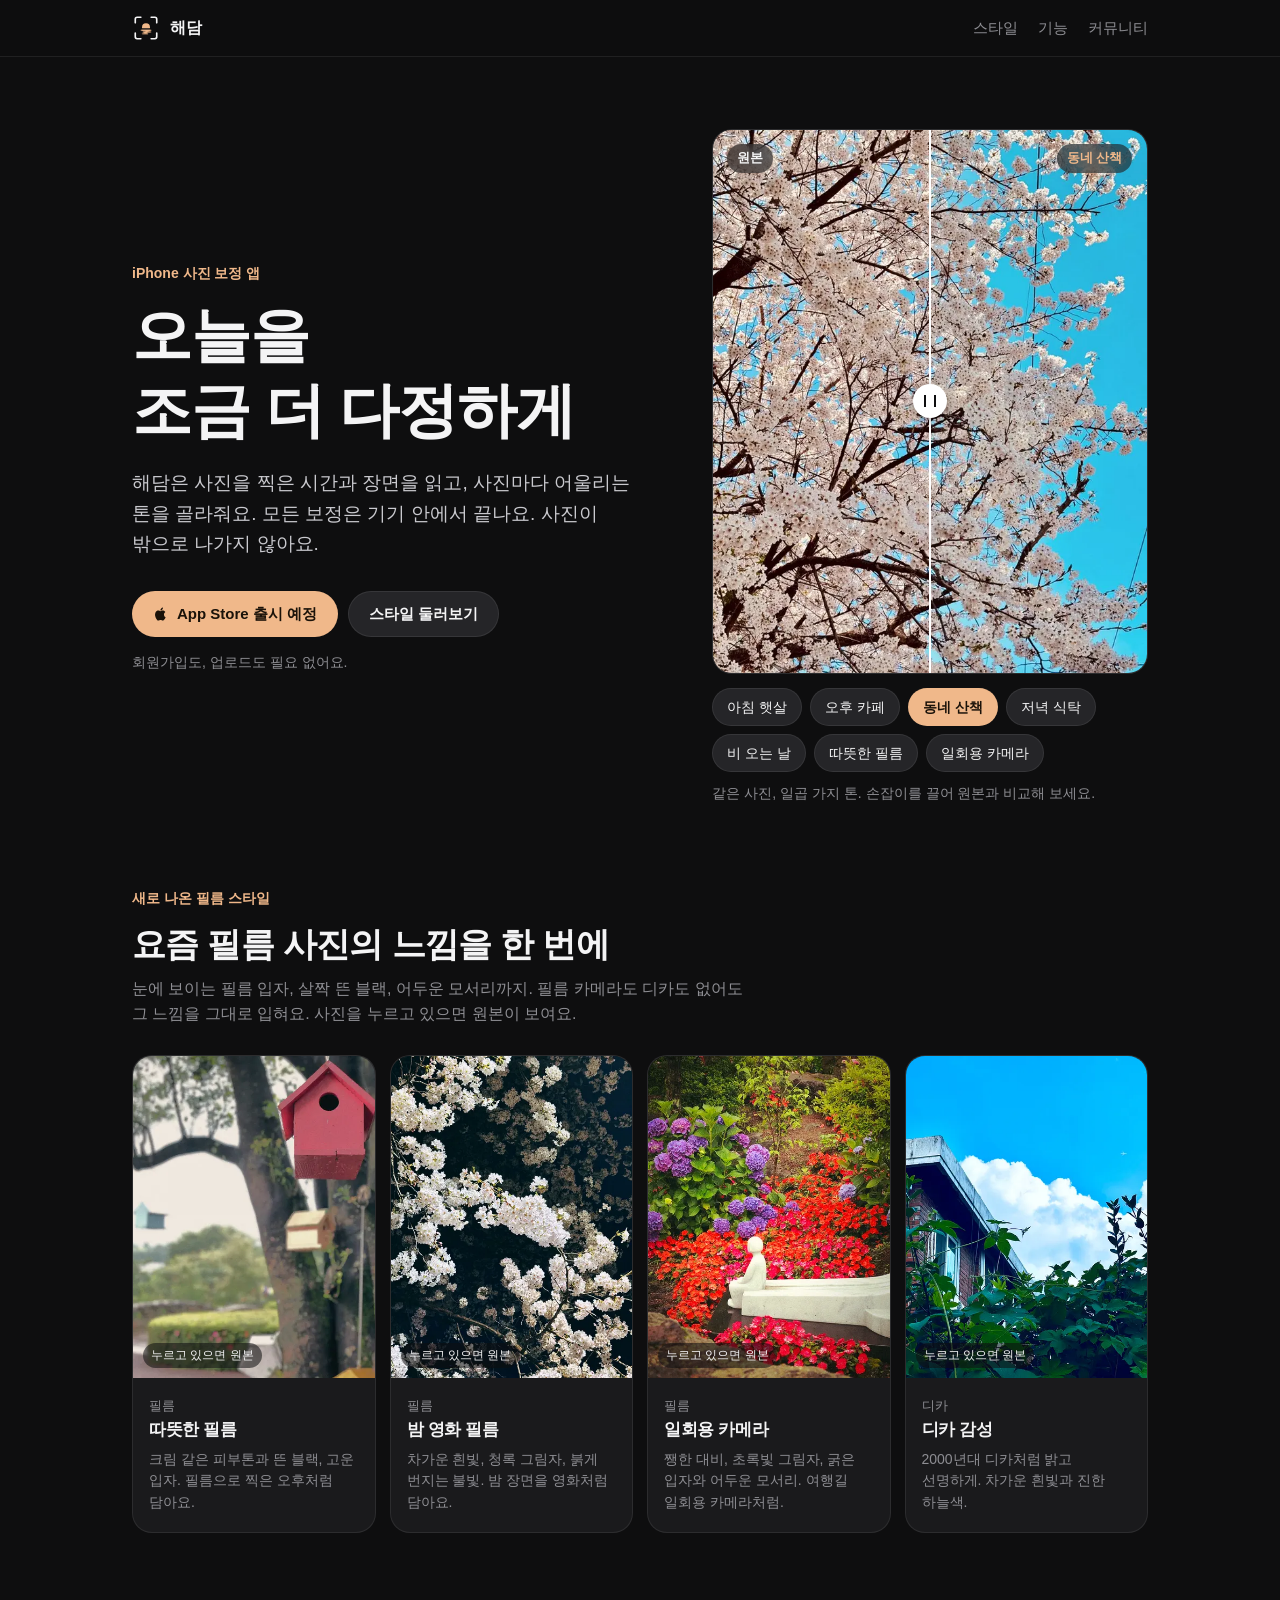
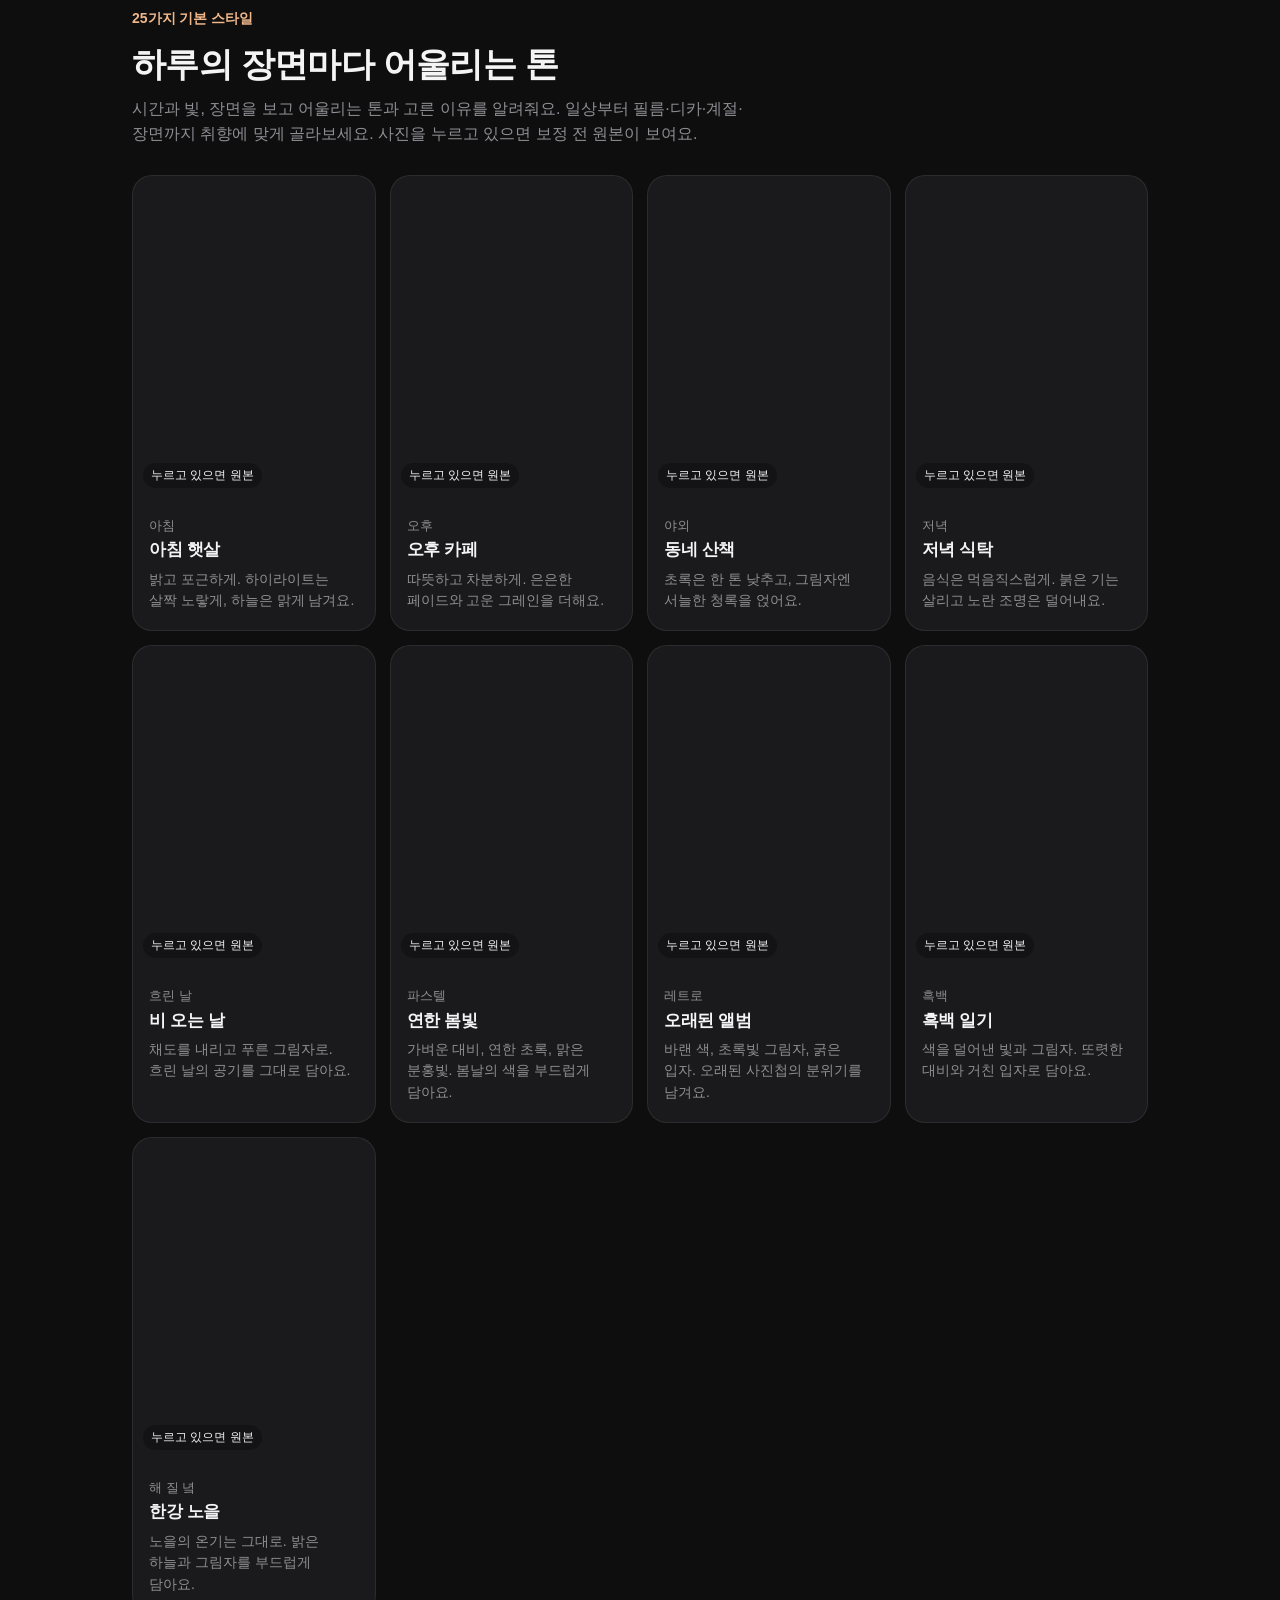
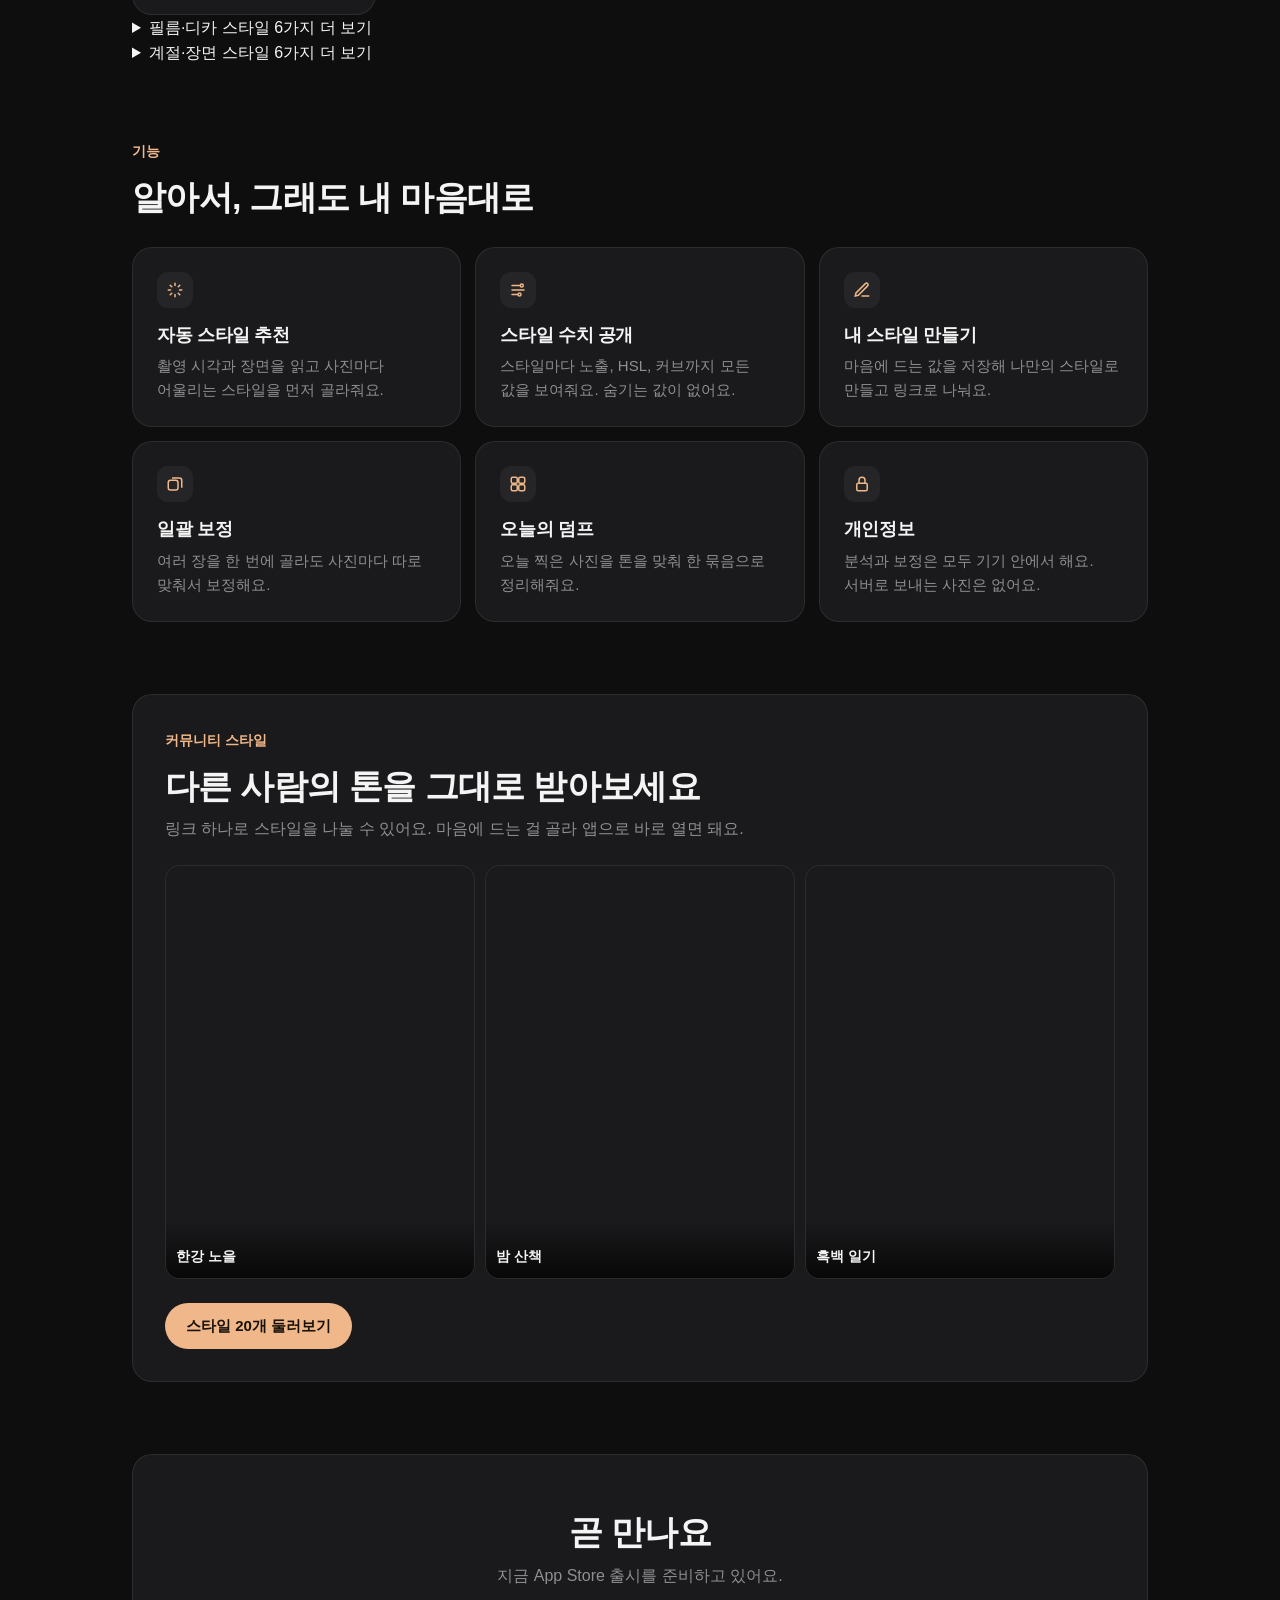
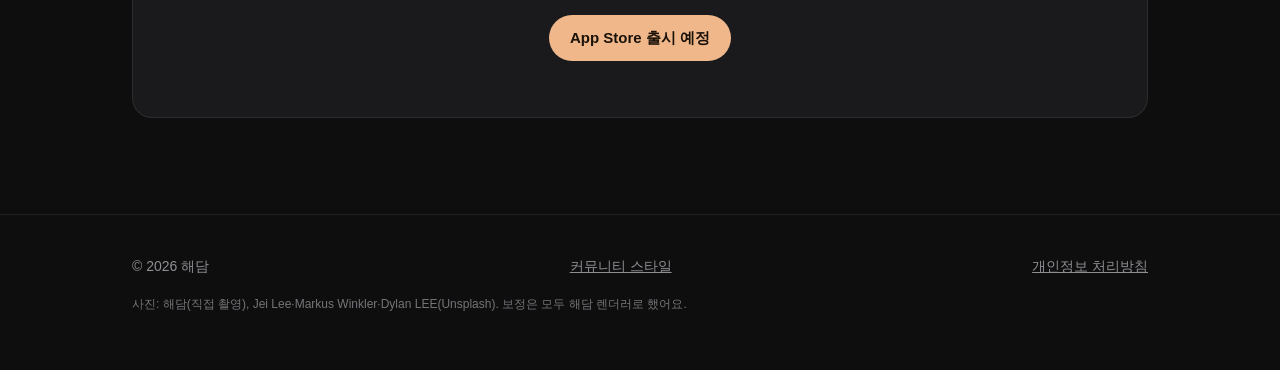
==== commit 8b5e8417: "Twelve more styles in five families; community filter by family New built-in styles (film, digicam, " ====
--- a/index.html
+++ b/index.html
@@ -108,9 +108,9 @@
   <section id="looks">
     <div class="wrap">
       <div class="section-head">
-        <span class="eyebrow">아홉 가지 하루의 스타일</span>
+        <span class="eyebrow">25가지 기본 스타일</span>
         <h2>하루의 장면마다 어울리는 톤</h2>
-        <p>시간과 빛, 장면을 보고 일상에 맞는 톤을 먼저 골라줘요. 파스텔, 오래된 앨범, 흑백은 취향에 따라 골라보세요. 사진을 누르고 있으면 보정 전 원본이 보여요.</p>
+        <p>시간과 빛, 장면을 보고 어울리는 톤과 고른 이유를 알려줘요. 일상부터 필름·디카·계절·장면까지 취향에 맞게 골라보세요. 사진을 누르고 있으면 보정 전 원본이 보여요.</p>
       </div>
       <div class="looks">
         <article class="card look">
@@ -170,6 +170,66 @@
           <div class="body"><span class="time">해 질 녘</span><h3>한강 노을</h3><p>노을의 온기는 그대로. 밝은 하늘과 그림자를 부드럽게 담아요.</p></div>
         </article>
       </div>
+
+      <details>
+        <summary>필름·디카 스타일 6가지 더 보기</summary>
+        <div class="looks">
+        <article class="card look">
+          <div class="shot" tabindex="0" aria-label="은은한 필름 400 보정 전후, 누르고 있으면 원본"><picture><source type="image/webp" srcset="assets/photos/r/film-400-480.webp 480w, assets/photos/r/film-400.webp 720w" sizes="(max-width: 760px) 46vw, (max-width: 960px) 31vw, 260px"><img src="assets/photos/r/film-400.jpg" alt="직접 촬영한 사진에 은은한 필름 400 스타일 적용" loading="lazy" decoding="async"></picture><picture><source type="image/webp" data-srcset="assets/photos/r/film-400-before-480.webp 480w, assets/photos/r/film-400-before.webp 720w" sizes="(max-width: 760px) 46vw, (max-width: 960px) 31vw, 260px"><img class="before" data-src="assets/photos/r/film-400-before.jpg" alt="" decoding="async"></picture><span class="hint">누르고 있으면 원본</span></div>
+          <div class="body"><span class="time">필름</span><h3>은은한 필름 400</h3><p>부드러운 피부색과 작은 입자, 밝은 곳은 차분하게</p></div>
+        </article>
+        <article class="card look">
+          <div class="shot" tabindex="0" aria-label="쨍한 슬라이드 보정 전후, 누르고 있으면 원본"><picture><source type="image/webp" srcset="assets/photos/r/slide-film-480.webp 480w, assets/photos/r/slide-film.webp 720w" sizes="(max-width: 760px) 46vw, (max-width: 960px) 31vw, 260px"><img src="assets/photos/r/slide-film.jpg" alt="직접 촬영한 사진에 쨍한 슬라이드 스타일 적용" loading="lazy" decoding="async"></picture><picture><source type="image/webp" data-srcset="assets/photos/r/slide-film-before-480.webp 480w, assets/photos/r/slide-film-before.webp 720w" sizes="(max-width: 760px) 46vw, (max-width: 960px) 31vw, 260px"><img class="before" data-src="assets/photos/r/slide-film-before.jpg" alt="" decoding="async"></picture><span class="hint">누르고 있으면 원본</span></div>
+          <div class="body"><span class="time">필름</span><h3>쨍한 슬라이드</h3><p>깊은 검정과 선명한 원색, 맑은 풍경의 대비</p></div>
+        </article>
+        <article class="card look">
+          <div class="shot" tabindex="0" aria-label="거친 흑백 필름 보정 전후, 누르고 있으면 원본"><picture><source type="image/webp" srcset="assets/photos/r/bw-grain-480.webp 480w, assets/photos/r/bw-grain.webp 720w" sizes="(max-width: 760px) 46vw, (max-width: 960px) 31vw, 260px"><img src="assets/photos/r/bw-grain.jpg" alt="직접 촬영한 사진에 거친 흑백 필름 스타일 적용" loading="lazy" decoding="async"></picture><picture><source type="image/webp" data-srcset="assets/photos/r/bw-grain-before-480.webp 480w, assets/photos/r/bw-grain-before.webp 720w" sizes="(max-width: 760px) 46vw, (max-width: 960px) 31vw, 260px"><img class="before" data-src="assets/photos/r/bw-grain-before.jpg" alt="" decoding="async"></picture><span class="hint">누르고 있으면 원본</span></div>
+          <div class="body"><span class="time">필름</span><h3>거친 흑백 필름</h3><p>깊게 눌린 그림자와 굵은 입자로 빛을 남겨요</p></div>
+        </article>
+        <article class="card look">
+          <div class="shot" tabindex="0" aria-label="바랜 컬러 필름 보정 전후, 누르고 있으면 원본"><picture><source type="image/webp" srcset="assets/photos/r/faded-color-480.webp 480w, assets/photos/r/faded-color.webp 720w" sizes="(max-width: 760px) 46vw, (max-width: 960px) 31vw, 260px"><img src="assets/photos/r/faded-color.jpg" alt="직접 촬영한 사진에 바랜 컬러 필름 스타일 적용" loading="lazy" decoding="async"></picture><picture><source type="image/webp" data-srcset="assets/photos/r/faded-color-before-480.webp 480w, assets/photos/r/faded-color-before.webp 720w" sizes="(max-width: 760px) 46vw, (max-width: 960px) 31vw, 260px"><img class="before" data-src="assets/photos/r/faded-color-before.jpg" alt="" decoding="async"></picture><span class="hint">누르고 있으면 원본</span></div>
+          <div class="body"><span class="time">필름</span><h3>바랜 컬러 필름</h3><p>청록으로 바랜 색과 분홍빛 밝은 부분, 낮은 대비</p></div>
+        </article>
+        <article class="card look">
+          <div class="shot" tabindex="0" aria-label="플래시 디카 보정 전후, 누르고 있으면 원본"><picture><source type="image/webp" srcset="assets/photos/r/ccd-flash-480.webp 480w, assets/photos/r/ccd-flash.webp 720w" sizes="(max-width: 760px) 46vw, (max-width: 960px) 31vw, 260px"><img src="assets/photos/r/ccd-flash.jpg" alt="직접 촬영한 사진에 플래시 디카 스타일 적용" loading="lazy" decoding="async"></picture><picture><source type="image/webp" data-srcset="assets/photos/r/ccd-flash-before-480.webp 480w, assets/photos/r/ccd-flash-before.webp 720w" sizes="(max-width: 760px) 46vw, (max-width: 960px) 31vw, 260px"><img class="before" data-src="assets/photos/r/ccd-flash-before.jpg" alt="" decoding="async"></picture><span class="hint">누르고 있으면 원본</span></div>
+          <div class="body"><span class="time">디카</span><h3>플래시 디카</h3><p>환한 밝은 부분과 깊은 그림자, 또렷한 디카 색</p></div>
+        </article>
+        <article class="card look">
+          <div class="shot" tabindex="0" aria-label="즉석 사진 보정 전후, 누르고 있으면 원본"><picture><source type="image/webp" srcset="assets/photos/r/instant-print-480.webp 480w, assets/photos/r/instant-print.webp 720w" sizes="(max-width: 760px) 46vw, (max-width: 960px) 31vw, 260px"><img src="assets/photos/r/instant-print.jpg" alt="직접 촬영한 사진에 즉석 사진 스타일 적용" loading="lazy" decoding="async"></picture><picture><source type="image/webp" data-srcset="assets/photos/r/instant-print-before-480.webp 480w, assets/photos/r/instant-print-before.webp 720w" sizes="(max-width: 760px) 46vw, (max-width: 960px) 31vw, 260px"><img class="before" data-src="assets/photos/r/instant-print-before.jpg" alt="" decoding="async"></picture><span class="hint">누르고 있으면 원본</span></div>
+          <div class="body"><span class="time">디카</span><h3>즉석 사진</h3><p>크림색 빛과 자줏빛 그림자, 부드럽게 바랜 즉석 사진</p></div>
+        </article>
+        </div>
+      </details>
+
+      <details>
+        <summary>계절·장면 스타일 6가지 더 보기</summary>
+        <div class="looks">
+        <article class="card look">
+          <div class="shot" tabindex="0" aria-label="초여름 그린 보정 전후, 누르고 있으면 원본"><picture><source type="image/webp" srcset="assets/photos/r/summer-green-480.webp 480w, assets/photos/r/summer-green.webp 720w" sizes="(max-width: 760px) 46vw, (max-width: 960px) 31vw, 260px"><img src="assets/photos/r/summer-green.jpg" alt="직접 촬영한 사진에 초여름 그린 스타일 적용" loading="lazy" decoding="async"></picture><picture><source type="image/webp" data-srcset="assets/photos/r/summer-green-before-480.webp 480w, assets/photos/r/summer-green-before.webp 720w" sizes="(max-width: 760px) 46vw, (max-width: 960px) 31vw, 260px"><img class="before" data-src="assets/photos/r/summer-green-before.jpg" alt="" decoding="async"></picture><span class="hint">누르고 있으면 원본</span></div>
+          <div class="body"><span class="time">계절</span><h3>초여름 그린</h3><p>노란 기를 덜어낸 싱그러운 초록과 시원한 그림자</p></div>
+        </article>
+        <article class="card look">
+          <div class="shot" tabindex="0" aria-label="가을 단풍 보정 전후, 누르고 있으면 원본"><picture><source type="image/webp" srcset="assets/photos/r/autumn-leaves-480.webp 480w, assets/photos/r/autumn-leaves.webp 720w" sizes="(max-width: 760px) 46vw, (max-width: 960px) 31vw, 260px"><img src="assets/photos/r/autumn-leaves.jpg" alt="직접 촬영한 사진에 가을 단풍 스타일 적용" loading="lazy" decoding="async"></picture><picture><source type="image/webp" data-srcset="assets/photos/r/autumn-leaves-before-480.webp 480w, assets/photos/r/autumn-leaves-before.webp 720w" sizes="(max-width: 760px) 46vw, (max-width: 960px) 31vw, 260px"><img class="before" data-src="assets/photos/r/autumn-leaves-before.jpg" alt="" decoding="async"></picture><span class="hint">누르고 있으면 원본</span></div>
+          <div class="body"><span class="time">계절</span><h3>가을 단풍</h3><p>붉은 잎과 금빛 노랑을 깊게, 선명한 가을빛</p></div>
+        </article>
+        <article class="card look">
+          <div class="shot" tabindex="0" aria-label="겨울 아침 보정 전후, 누르고 있으면 원본"><picture><source type="image/webp" srcset="assets/photos/r/winter-blue-480.webp 480w, assets/photos/r/winter-blue.webp 720w" sizes="(max-width: 760px) 46vw, (max-width: 960px) 31vw, 260px"><img src="assets/photos/r/winter-blue.jpg" alt="직접 촬영한 사진에 겨울 아침 스타일 적용" loading="lazy" decoding="async"></picture><picture><source type="image/webp" data-srcset="assets/photos/r/winter-blue-before-480.webp 480w, assets/photos/r/winter-blue-before.webp 720w" sizes="(max-width: 760px) 46vw, (max-width: 960px) 31vw, 260px"><img class="before" data-src="assets/photos/r/winter-blue-before.jpg" alt="" decoding="async"></picture><span class="hint">누르고 있으면 원본</span></div>
+          <div class="body"><span class="time">계절</span><h3>겨울 아침</h3><p>맑고 차가운 흰빛, 은은한 파란 그림자의 겨울</p></div>
+        </article>
+        <article class="card look">
+          <div class="shot" tabindex="0" aria-label="네온 밤거리 보정 전후, 누르고 있으면 원본"><picture><source type="image/webp" srcset="assets/photos/r/neon-night-480.webp 480w, assets/photos/r/neon-night.webp 720w" sizes="(max-width: 760px) 46vw, (max-width: 960px) 31vw, 260px"><img src="assets/photos/r/neon-night.jpg" alt="직접 촬영한 사진에 네온 밤거리 스타일 적용" loading="lazy" decoding="async"></picture><picture><source type="image/webp" data-srcset="assets/photos/r/neon-night-before-480.webp 480w, assets/photos/r/neon-night-before.webp 720w" sizes="(max-width: 760px) 46vw, (max-width: 960px) 31vw, 260px"><img class="before" data-src="assets/photos/r/neon-night-before.jpg" alt="" decoding="async"></picture><span class="hint">누르고 있으면 원본</span></div>
+          <div class="body"><span class="time">장면</span><h3>네온 밤거리</h3><p>파란 그림자와 분홍빛 불빛, 진한 밤의 색</p></div>
+        </article>
+        <article class="card look">
+          <div class="shot" tabindex="0" aria-label="청량한 바다 보정 전후, 누르고 있으면 원본"><picture><source type="image/webp" srcset="assets/photos/r/clear-sea-480.webp 480w, assets/photos/r/clear-sea.webp 720w" sizes="(max-width: 760px) 46vw, (max-width: 960px) 31vw, 260px"><img src="assets/photos/r/clear-sea.jpg" alt="직접 촬영한 사진에 청량한 바다 스타일 적용" loading="lazy" decoding="async"></picture><picture><source type="image/webp" data-srcset="assets/photos/r/clear-sea-before-480.webp 480w, assets/photos/r/clear-sea-before.webp 720w" sizes="(max-width: 760px) 46vw, (max-width: 960px) 31vw, 260px"><img class="before" data-src="assets/photos/r/clear-sea-before.jpg" alt="" decoding="async"></picture><span class="hint">누르고 있으면 원본</span></div>
+          <div class="body"><span class="time">장면</span><h3>청량한 바다</h3><p>밝은 물빛과 깨끗한 하늘색, 시원하고 선명하게</p></div>
+        </article>
+        <article class="card look">
+          <div class="shot" tabindex="0" aria-label="화사한 인물 보정 전후, 누르고 있으면 원본"><picture><source type="image/webp" srcset="assets/photos/r/soft-portrait-480.webp 480w, assets/photos/r/soft-portrait.webp 720w" sizes="(max-width: 760px) 46vw, (max-width: 960px) 31vw, 260px"><img src="assets/photos/r/soft-portrait.jpg" alt="직접 촬영한 사진에 화사한 인물 스타일 적용" loading="lazy" decoding="async"></picture><picture><source type="image/webp" data-srcset="assets/photos/r/soft-portrait-before-480.webp 480w, assets/photos/r/soft-portrait-before.webp 720w" sizes="(max-width: 760px) 46vw, (max-width: 960px) 31vw, 260px"><img class="before" data-src="assets/photos/r/soft-portrait-before.jpg" alt="" decoding="async"></picture><span class="hint">누르고 있으면 원본</span></div>
+          <div class="body"><span class="time">장면</span><h3>화사한 인물</h3><p>피부색은 부드럽고 밝게, 붉은 기와 강한 대비는 차분하게</p></div>
+        </article>
+        </div>
+      </details>
     </div>
   </section>
 
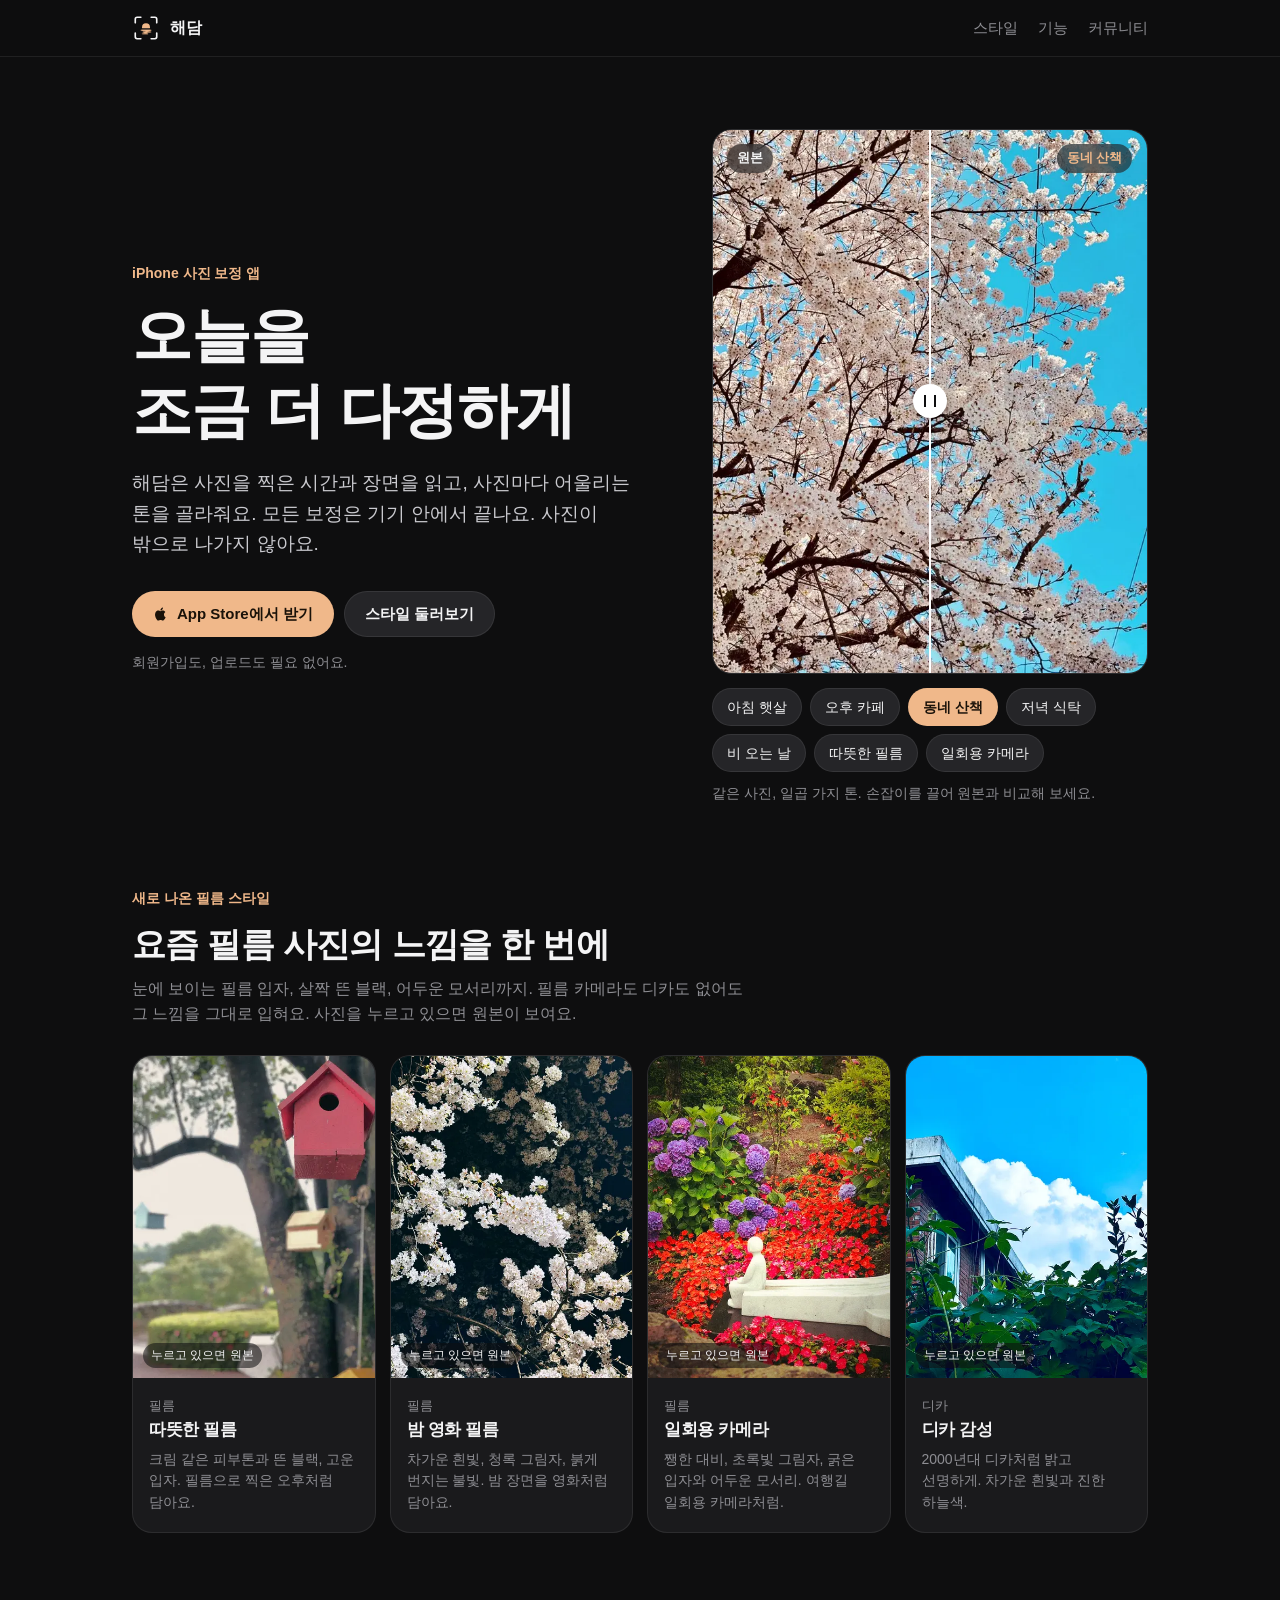
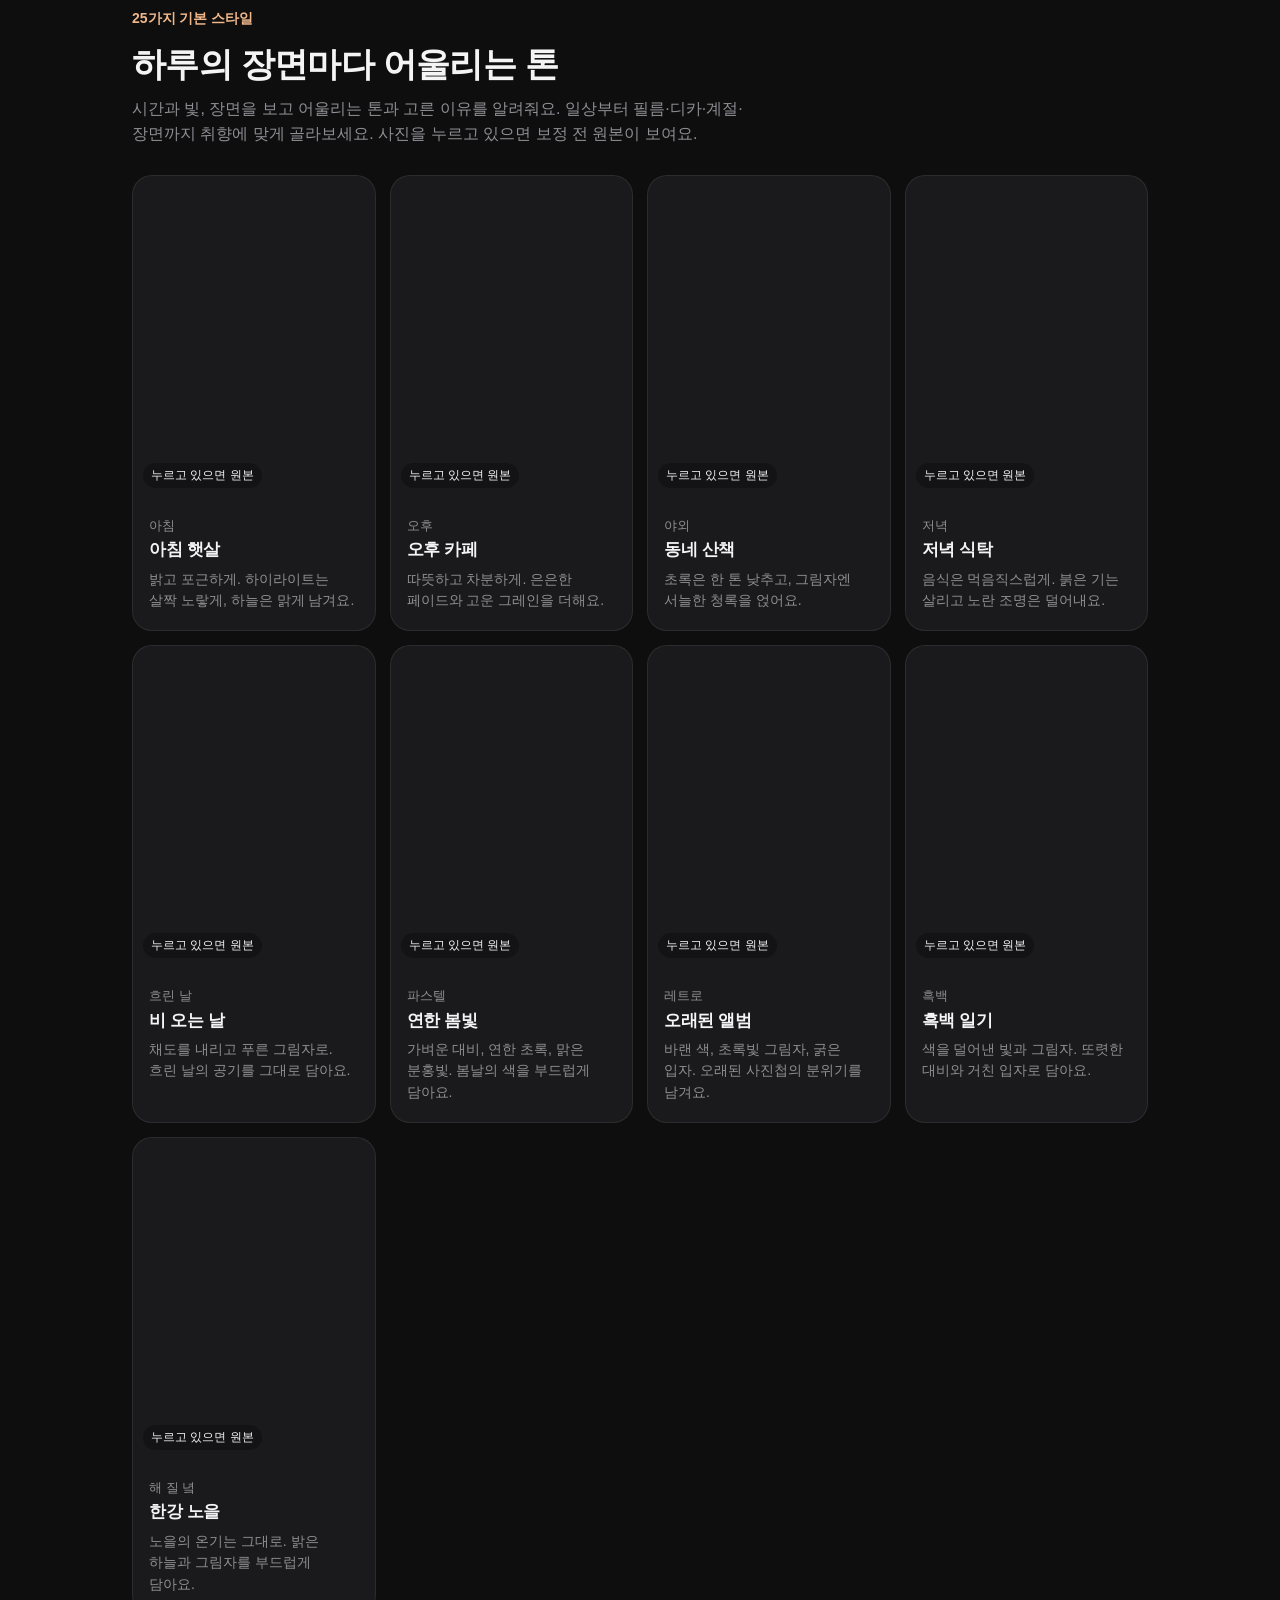
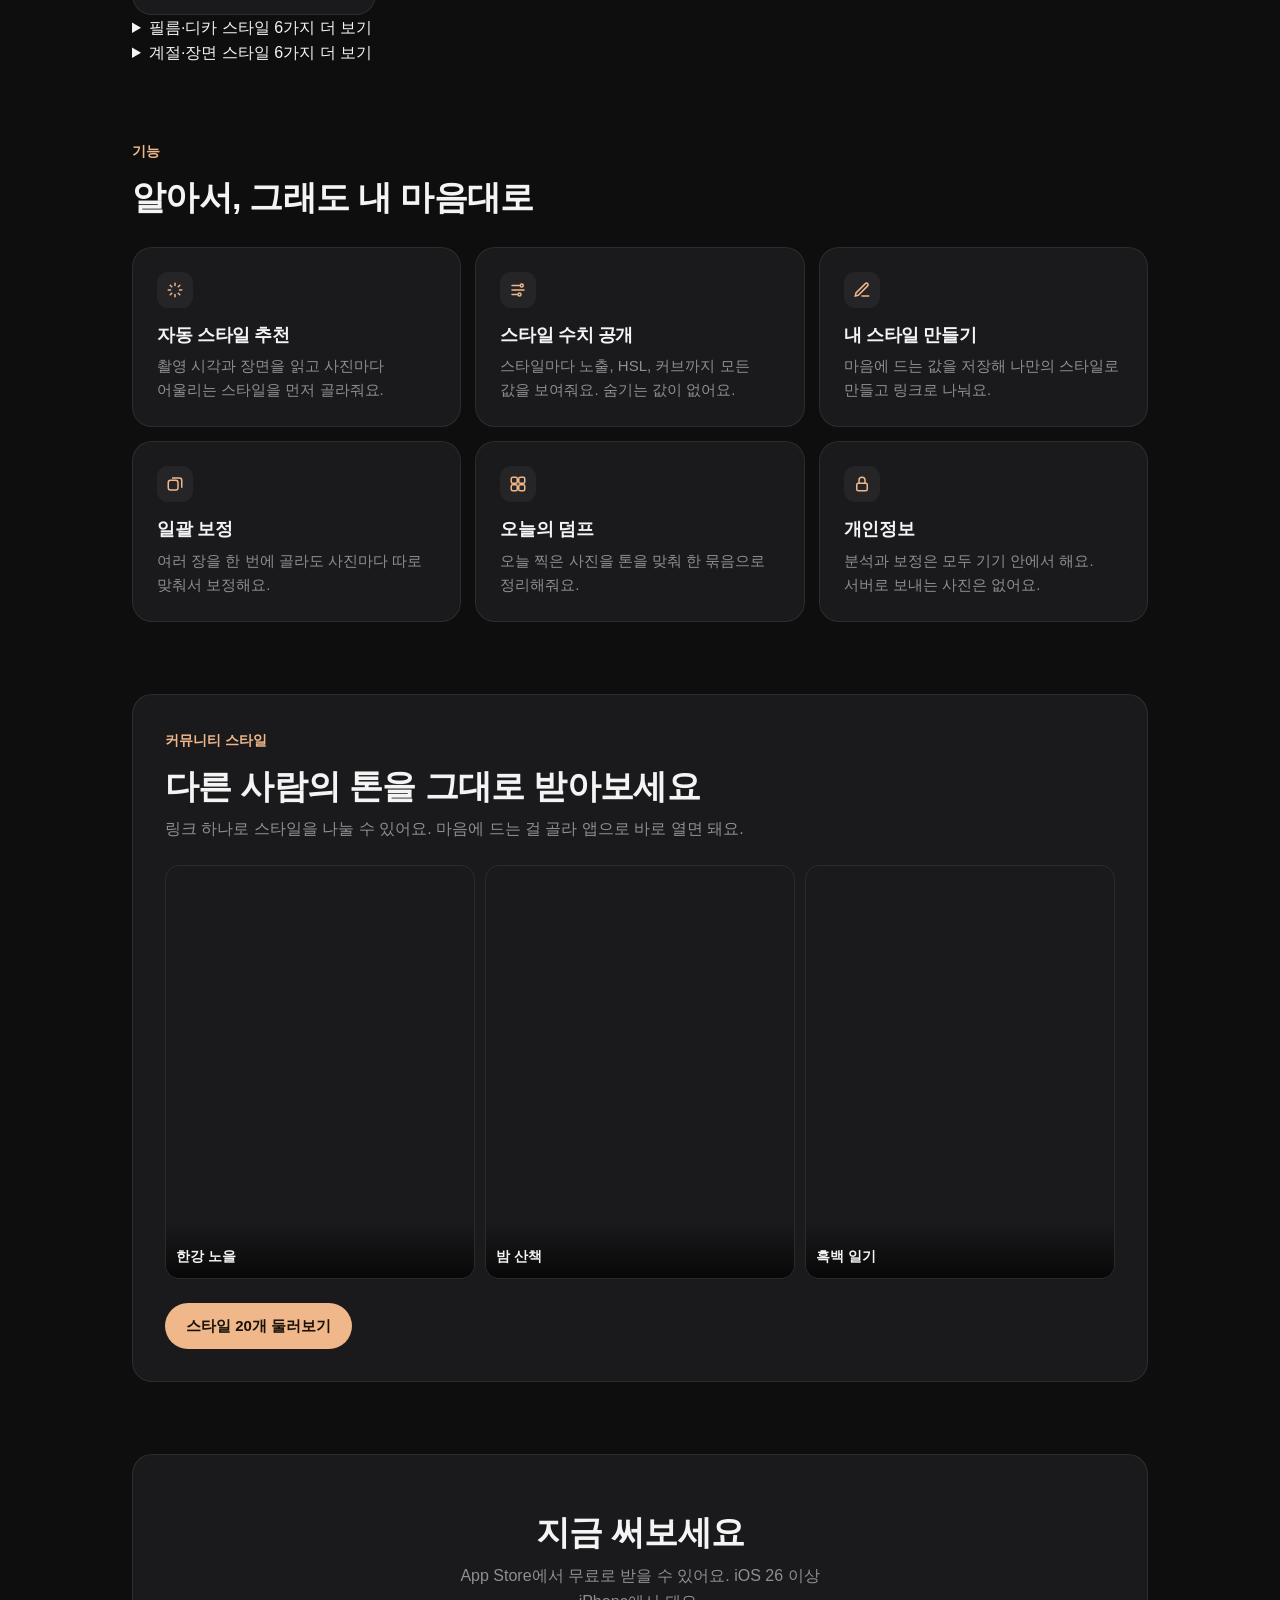
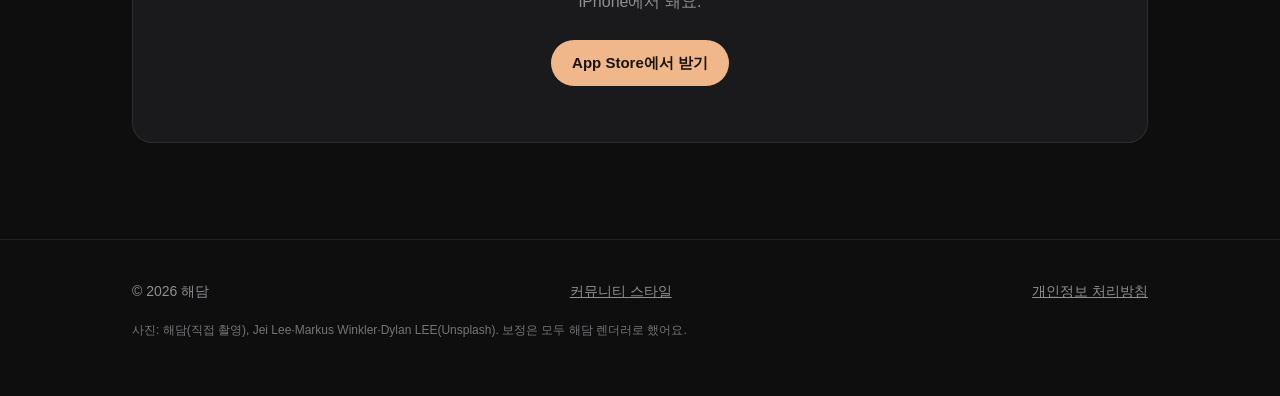
==== commit ee6b3ce0: "App Store link and Smart App Banner now that 1.2 is out Co-Authored-By: Claude Opus 5.5 <noreply@ant" ====
--- a/index.html
+++ b/index.html
@@ -8,6 +8,7 @@
 <link rel="apple-touch-icon" href="assets/apple-touch-icon.png">
 <title>해담 — 오늘을 조금 더 다정하게</title>
 <meta name="description" content="찍은 시간과 장면을 읽고 사진마다 맞는 톤을 골라주는 iPhone 사진 보정 앱. 모든 보정은 기기 안에서 해요.">
+<meta name="apple-itunes-app" content="app-id=6823169776">
 <meta name="theme-color" content="#0E0E0F">
 <link rel="stylesheet" href="assets/style.css">
 <meta property="og:type" content="website">
@@ -42,10 +43,10 @@
         <h1>오늘을<br>조금 더 다정하게</h1>
         <p class="lead">해담은 사진을 찍은 시간과 장면을 읽고, 사진마다 어울리는 톤을 골라줘요. 모든 보정은 기기 안에서 끝나요. 사진이 밖으로 나가지 않아요.</p>
         <div class="btn-row">
-          <span class="btn btn-accent" role="button" aria-disabled="true" title="출시 준비 중이에요">
+          <a class="btn btn-accent" href="https://apps.apple.com/kr/app/id6823169776">
             <svg width="16" height="16" viewBox="0 0 24 24" fill="currentColor" aria-hidden="true"><path d="M16.4 12.6c0-2.4 2-3.6 2.1-3.7-1.2-1.7-3-1.9-3.6-2-1.5-.2-3 .9-3.7.9-.8 0-2-.9-3.2-.9-1.7 0-3.2 1-4.1 2.4-1.8 3.1-.5 7.6 1.2 10.1.8 1.2 1.8 2.6 3.1 2.5 1.2 0 1.7-.8 3.2-.8s1.9.8 3.2.8c1.3 0 2.2-1.2 3-2.4.9-1.4 1.3-2.7 1.3-2.8 0 0-2.5-1-2.5-4.1zM14 5.3c.7-.8 1.1-1.9 1-3-1 0-2.1.7-2.8 1.5-.6.7-1.2 1.8-1 2.9 1.1.1 2.1-.6 2.8-1.4z"/></svg>
-            App Store 출시 예정
-          </span>
+            App Store에서 받기
+          </a>
           <a class="btn" href="#looks">스타일 둘러보기</a>
         </div>
         <p class="hero-note">회원가입도, 업로드도 필요 없어요.</p>
@@ -295,10 +296,10 @@
   <section>
     <div class="wrap">
       <div class="card cta">
-        <h2>곧 만나요</h2>
-        <p>지금 App Store 출시를 준비하고 있어요.</p>
+        <h2>지금 써보세요</h2>
+        <p>App Store에서 무료로 받을 수 있어요. iOS 26 이상 iPhone에서 돼요.</p>
         <div class="btn-row">
-          <span class="btn btn-accent" role="button" aria-disabled="true" title="출시 준비 중이에요">App Store 출시 예정</span>
+          <a class="btn btn-accent" href="https://apps.apple.com/kr/app/id6823169776">App Store에서 받기</a>
         </div>
       </div>
     </div>
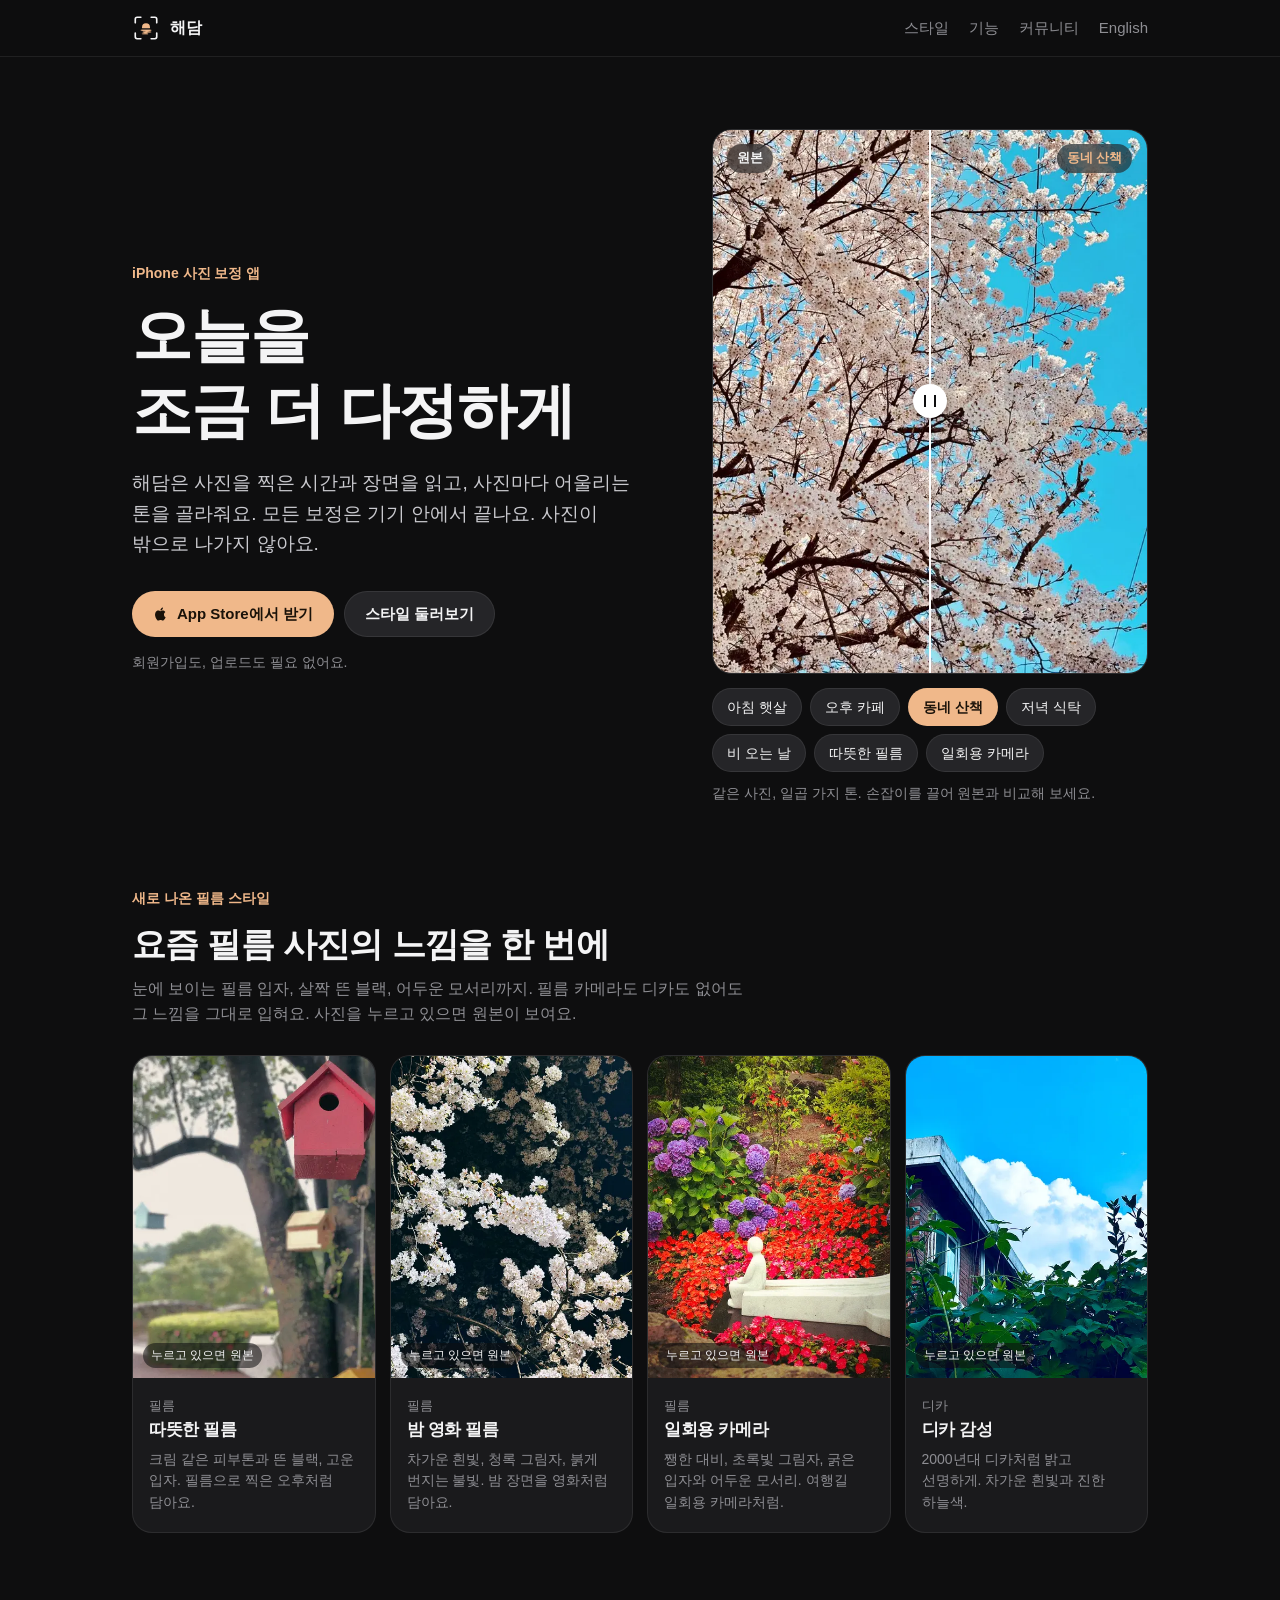
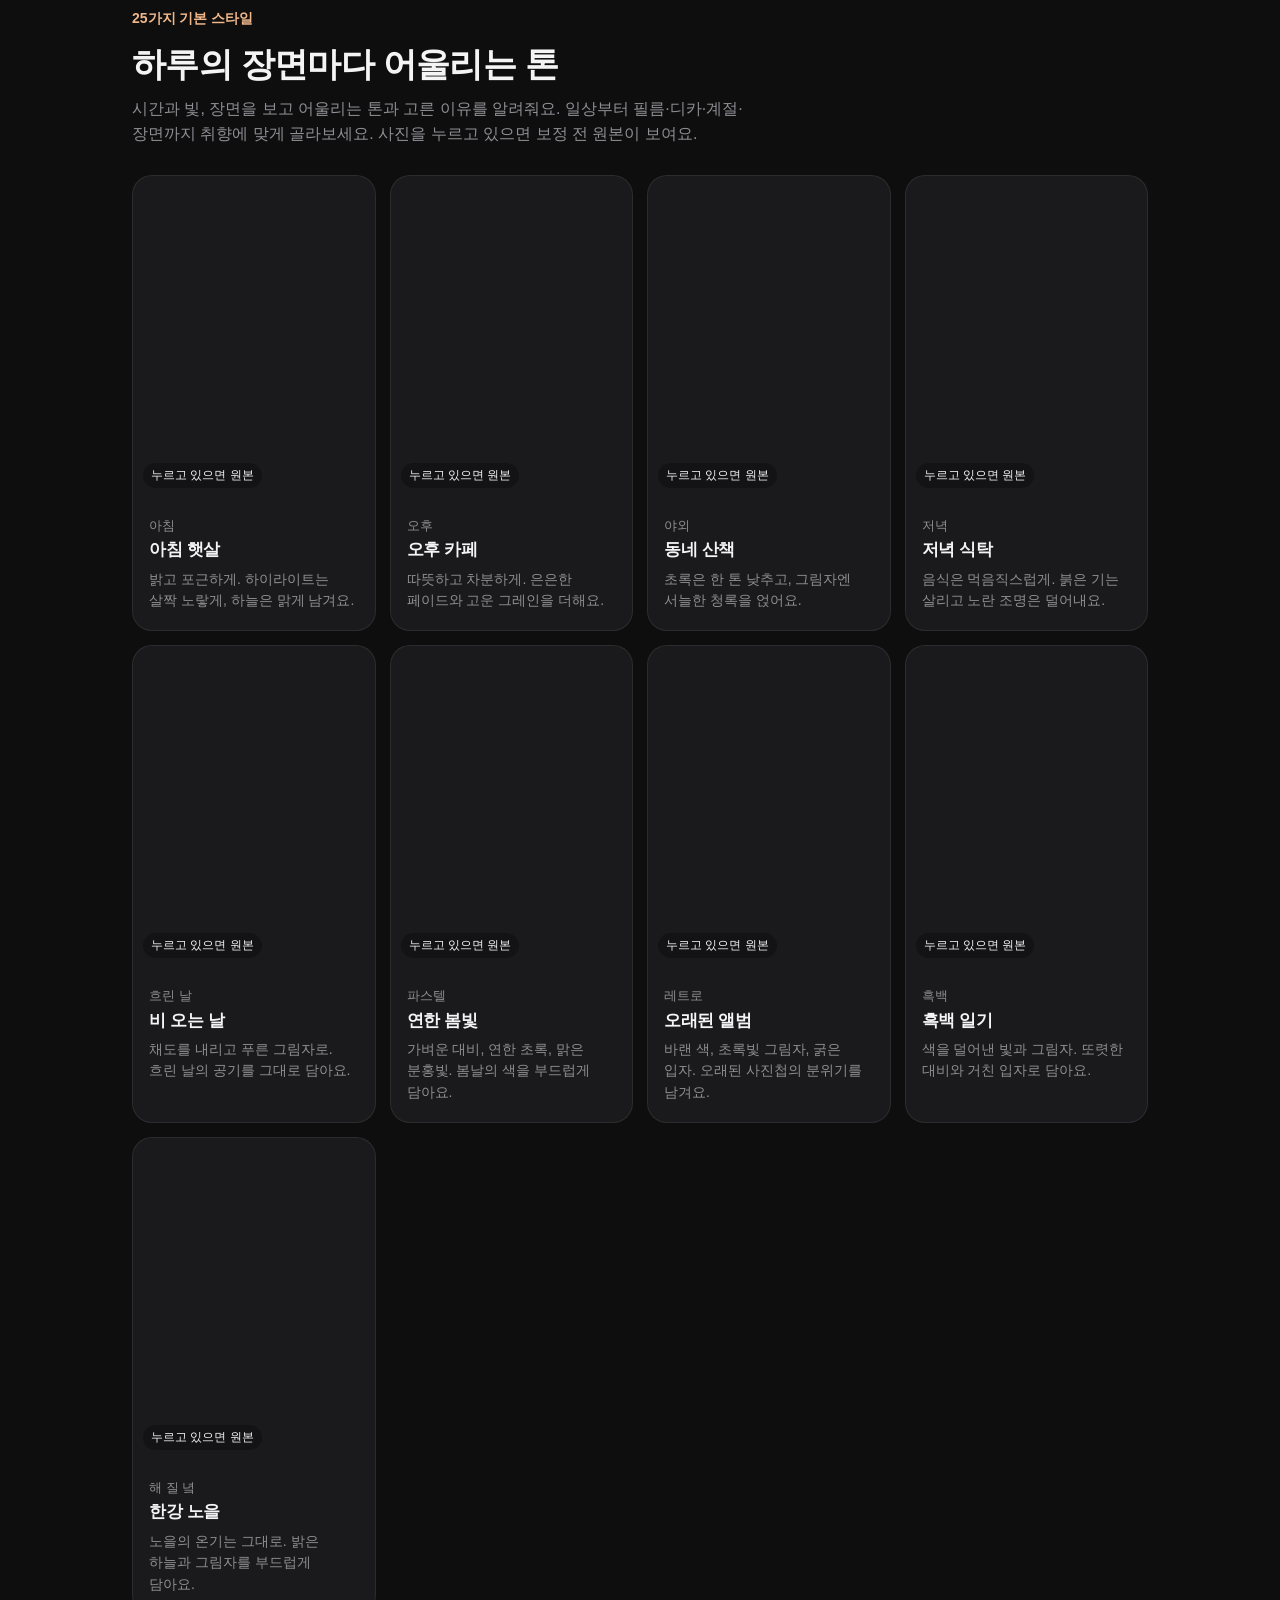
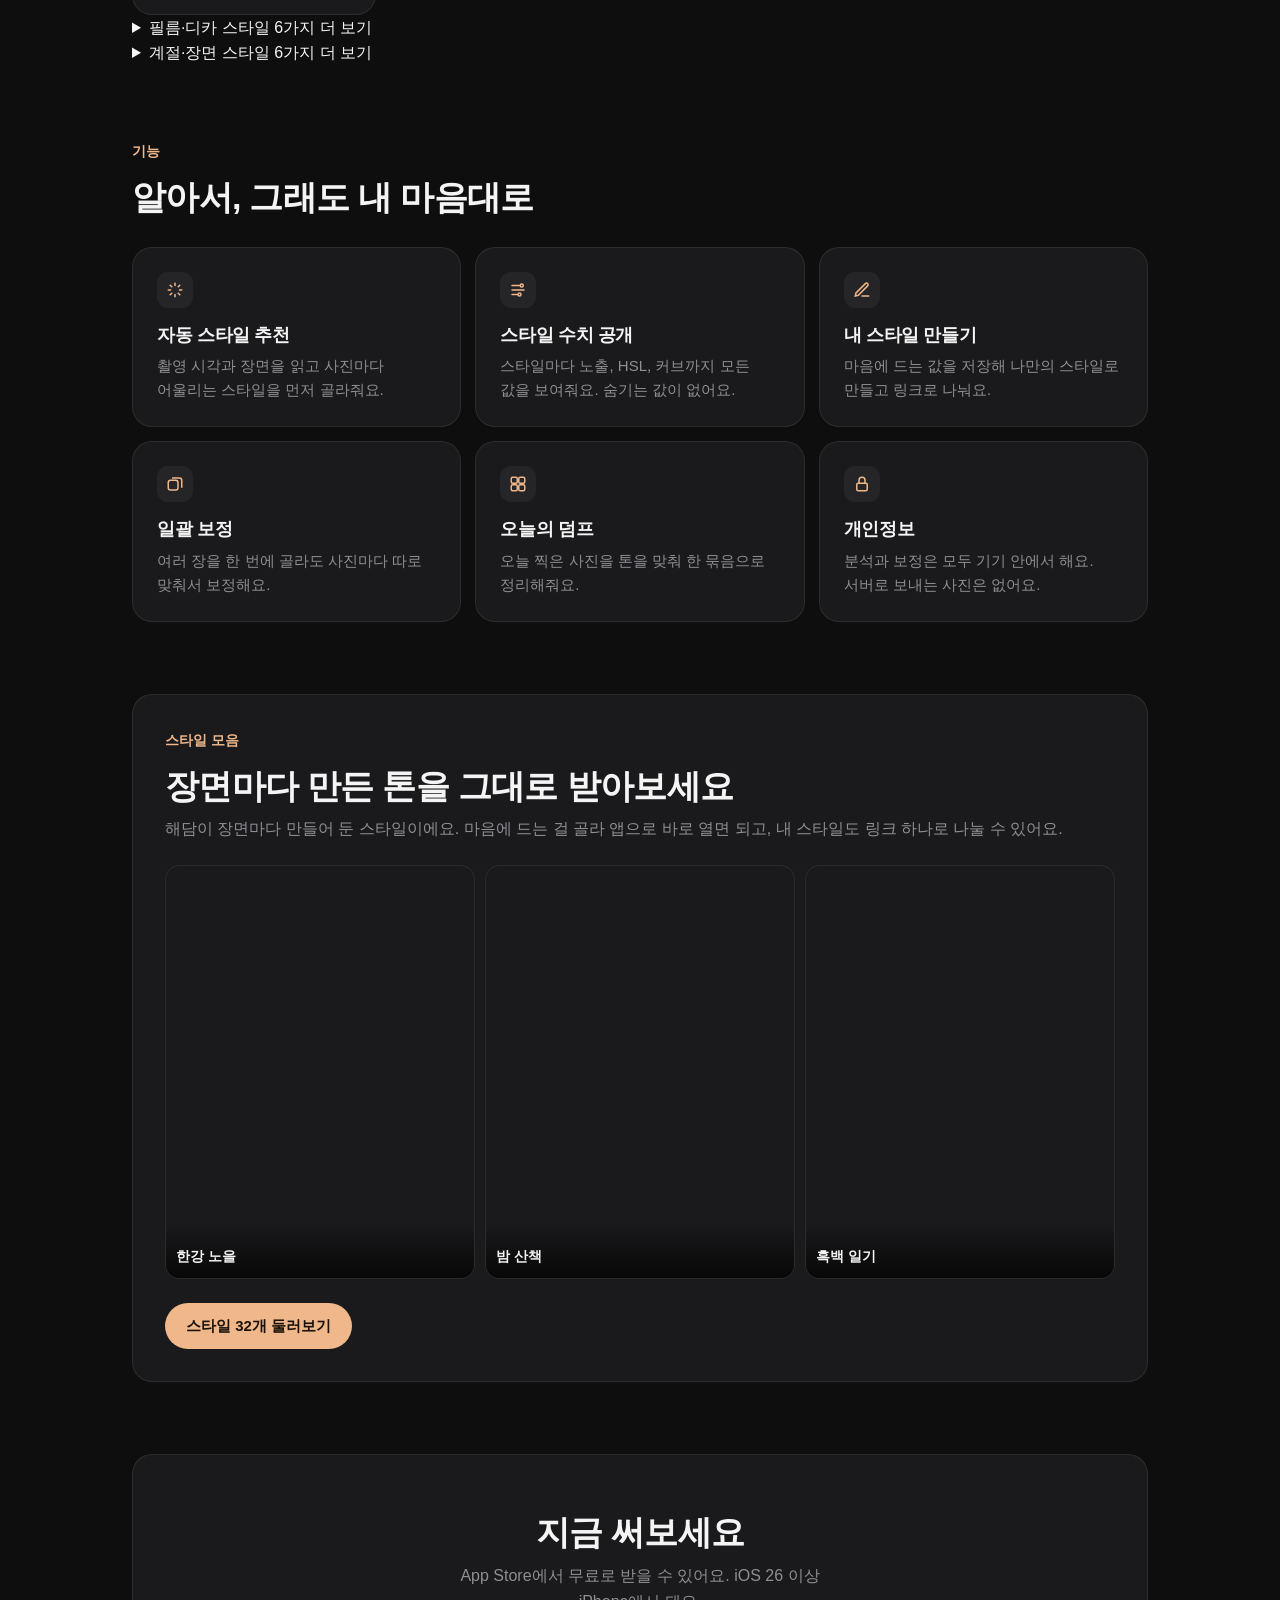
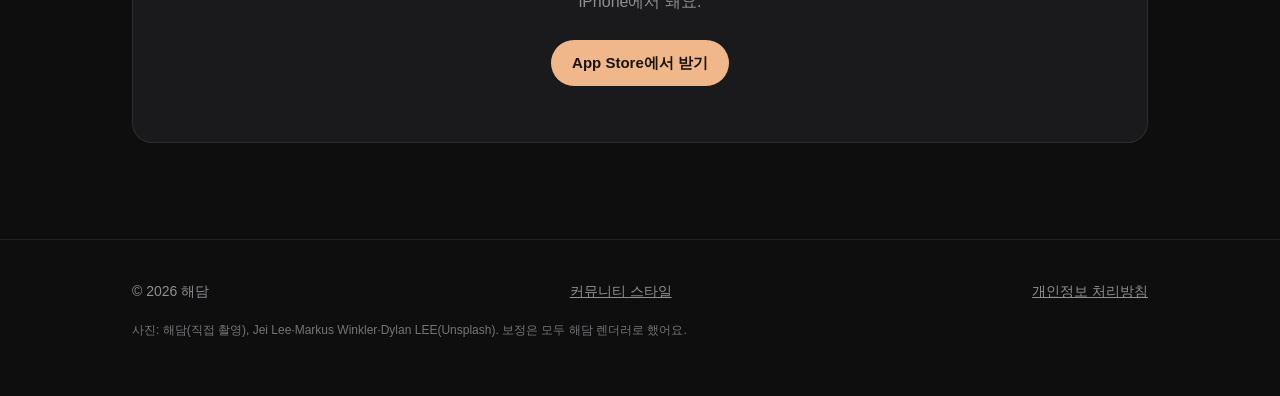
==== commit 75aff915: "English site, community feed in English, accurate style counts Adds /en/, /en/privacy/, /en/communit" ====
--- a/index.html
+++ b/index.html
@@ -6,6 +6,12 @@
 <meta name="viewport" content="width=device-width, initial-scale=1, viewport-fit=cover">
 <link rel="icon" type="image/png" href="assets/favicon.png">
 <link rel="apple-touch-icon" href="assets/apple-touch-icon.png">
+<link rel="canonical" href="https://haedam.jiun.dev/">
+<link rel="alternate" hreflang="ko" href="https://haedam.jiun.dev/">
+<link rel="alternate" hreflang="en" href="https://haedam.jiun.dev/en/">
+<link rel="alternate" hreflang="x-default" href="https://haedam.jiun.dev/">
+<meta name="naver-site-verification" content="8f39808af767ceb1144c812836a40d558a5d96a7">
+<meta name="google-site-verification" content="FfsF-kqtNl0jX3XUKsZXaFRfrCRid8UudBbTWny1BkA">
 <title>해담 — 오늘을 조금 더 다정하게</title>
 <meta name="description" content="찍은 시간과 장면을 읽고 사진마다 맞는 톤을 골라주는 iPhone 사진 보정 앱. 모든 보정은 기기 안에서 해요.">
 <meta name="apple-itunes-app" content="app-id=6823169776">
@@ -20,6 +26,7 @@
 <meta property="og:image:width" content="1200">
 <meta property="og:image:height" content="630">
 <meta property="og:locale" content="ko_KR">
+<meta property="og:locale:alternate" content="en_US">
 <meta name="twitter:card" content="summary_large_image">
 <meta name="twitter:image" content="https://haedam.jiun.dev/assets/og-home.jpg">
 </head>
@@ -31,6 +38,7 @@
       <a href="#looks">스타일</a>
       <a href="#features">기능</a>
       <a href="community/">커뮤니티</a>
+      <a class="lang" href="en/" hreflang="en" lang="en">English</a>
     </nav>
   </div>
 </header>
@@ -279,16 +287,16 @@
     <div class="wrap">
       <div class="card teaser">
         <div>
-          <span class="eyebrow">커뮤니티 스타일</span>
-          <h2>다른 사람의 톤을 그대로 받아보세요</h2>
-          <p>링크 하나로 스타일을 나눌 수 있어요. 마음에 드는 걸 골라 앱으로 바로 열면 돼요.</p>
+          <span class="eyebrow">스타일 모음</span>
+          <h2>장면마다 만든 톤을 그대로 받아보세요</h2>
+          <p>해담이 장면마다 만들어 둔 스타일이에요. 마음에 드는 걸 골라 앱으로 바로 열면 되고, 내 스타일도 링크 하나로 나눌 수 있어요.</p>
         </div>
         <div class="teaser-shots">
           <a href="community/" class="tshot"><picture><source type="image/webp" srcset="assets/photos/river-sunset-after-480.webp 480w, assets/photos/river-sunset-after-720.webp 720w, assets/photos/river-sunset-after.webp 733w" sizes="(max-width: 760px) 46vw, (max-width: 960px) 31vw, 260px"><img src="assets/photos/river-sunset-after.jpg" alt="한강 다리 위 노을, 한강 노을 스타일" loading="lazy" decoding="async"></picture><span>한강 노을</span></a>
           <a href="community/" class="tshot"><picture><source type="image/webp" srcset="assets/photos/night-walk-after-480.webp 480w, assets/photos/night-walk-after-720.webp 720w, assets/photos/night-walk-after.webp 825w" sizes="(max-width: 760px) 46vw, (max-width: 960px) 31vw, 260px"><img src="assets/photos/night-walk-after.jpg" alt="비 오는 밤 서울 거리, 밤 산책 스타일" loading="lazy" decoding="async"></picture><span>밤 산책</span></a>
           <a href="community/" class="tshot"><picture><source type="image/webp" srcset="assets/photos/bw-diary-after-480.webp 480w, assets/photos/bw-diary-after-720.webp 720w, assets/photos/bw-diary-after.webp 825w" sizes="(max-width: 760px) 46vw, (max-width: 960px) 31vw, 260px"><img src="assets/photos/bw-diary-after.jpg" alt="반찬이 놓인 식탁, 흑백 일기 스타일" loading="lazy" decoding="async"></picture><span>흑백 일기</span></a>
         </div>
-        <div><a class="btn btn-accent" href="community/">스타일 20개 둘러보기</a></div>
+        <div><a class="btn btn-accent" href="community/">스타일 32개 둘러보기</a></div>
       </div>
     </div>
   </section>
--- a/assets/style.css
+++ b/assets/style.css
@@ -362,7 +362,17 @@
 @media (max-width: 520px) {
   .features { grid-template-columns: 1fr; }
   .nav { gap: 14px; font-size: 14px; }
+  .brand { gap: 8px; }
   .hero { padding-block: 48px 0; }
+}
+
+/* Narrow phones: the header carries a language link too, so tighten it to stay on one line. */
+@media (max-width: 420px) {
+  .nav { gap: 11px; font-size: 13px; }
+}
+/* English labels are longer; drop the in-page Features link on the narrowest phones. */
+@media (max-width: 400px) {
+  .nav .nav-opt { display: none; }
 }
 
 @media (prefers-reduced-motion: reduce) {
